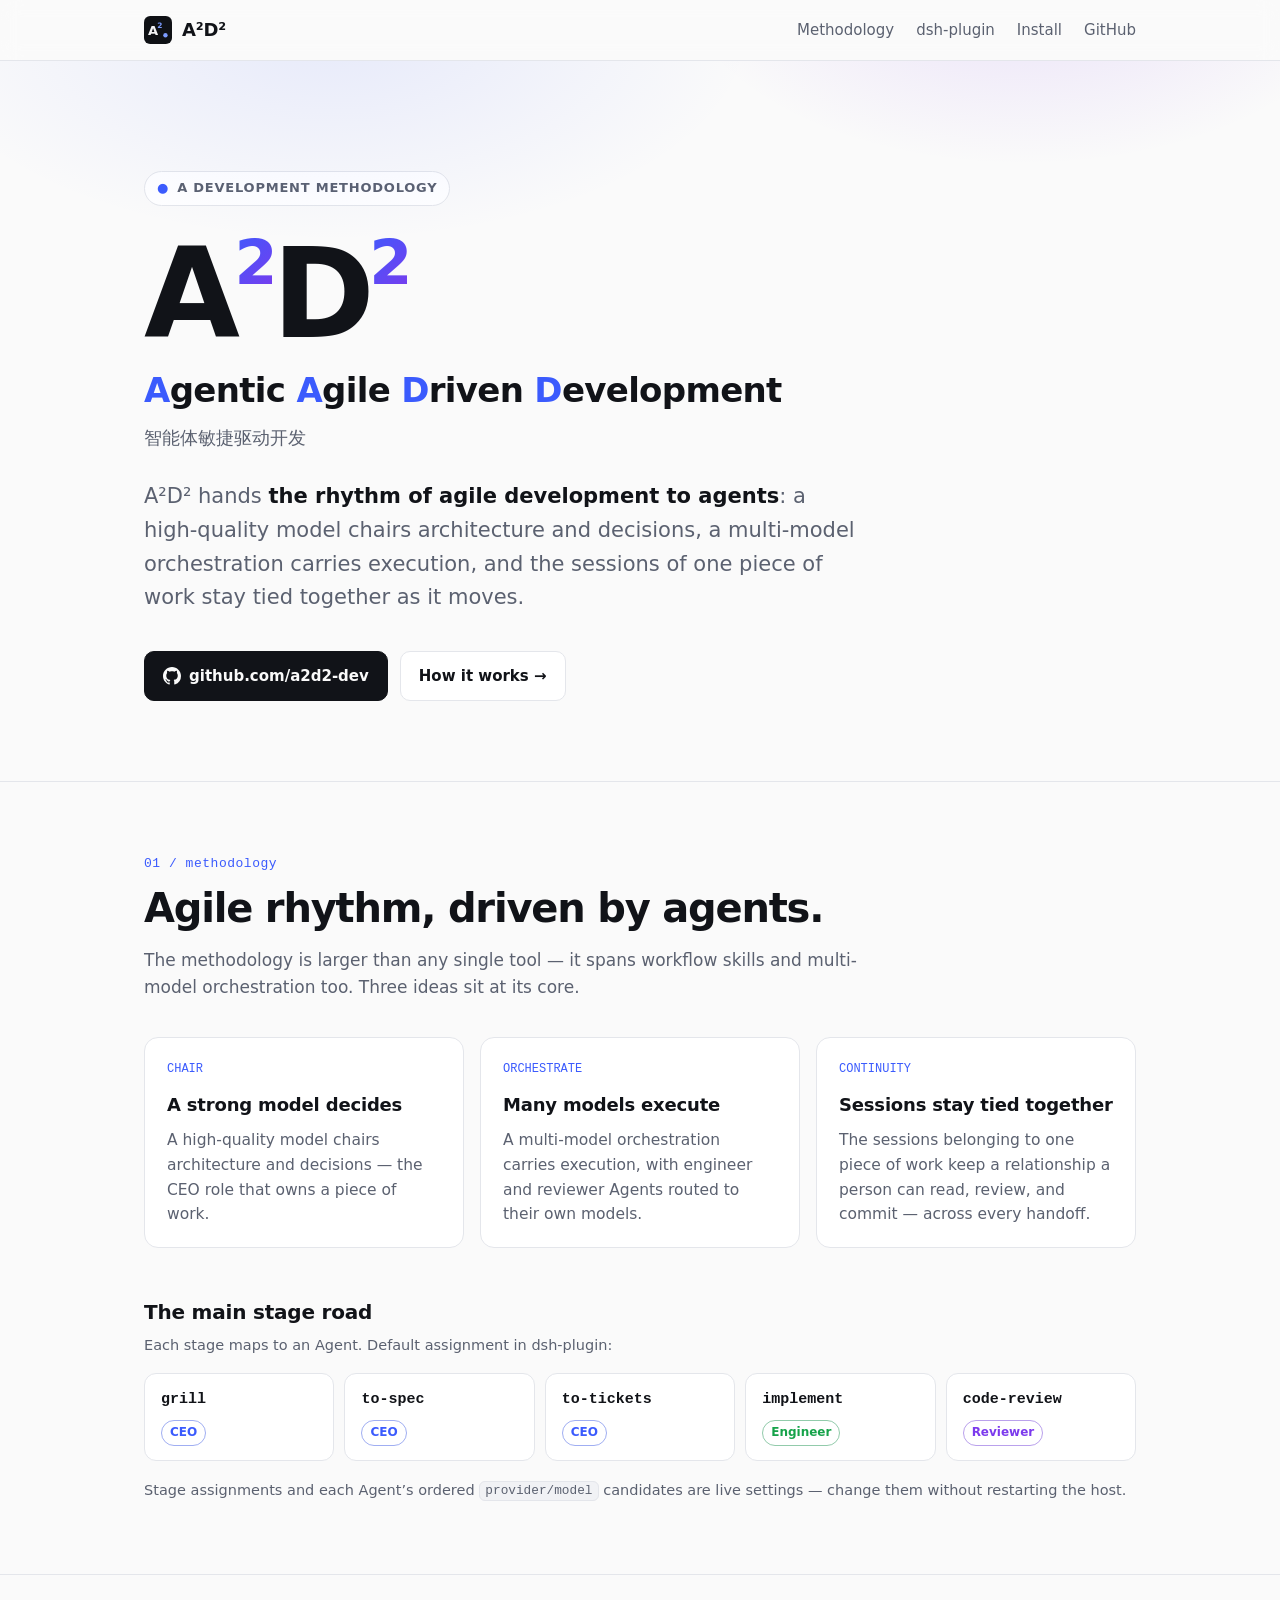
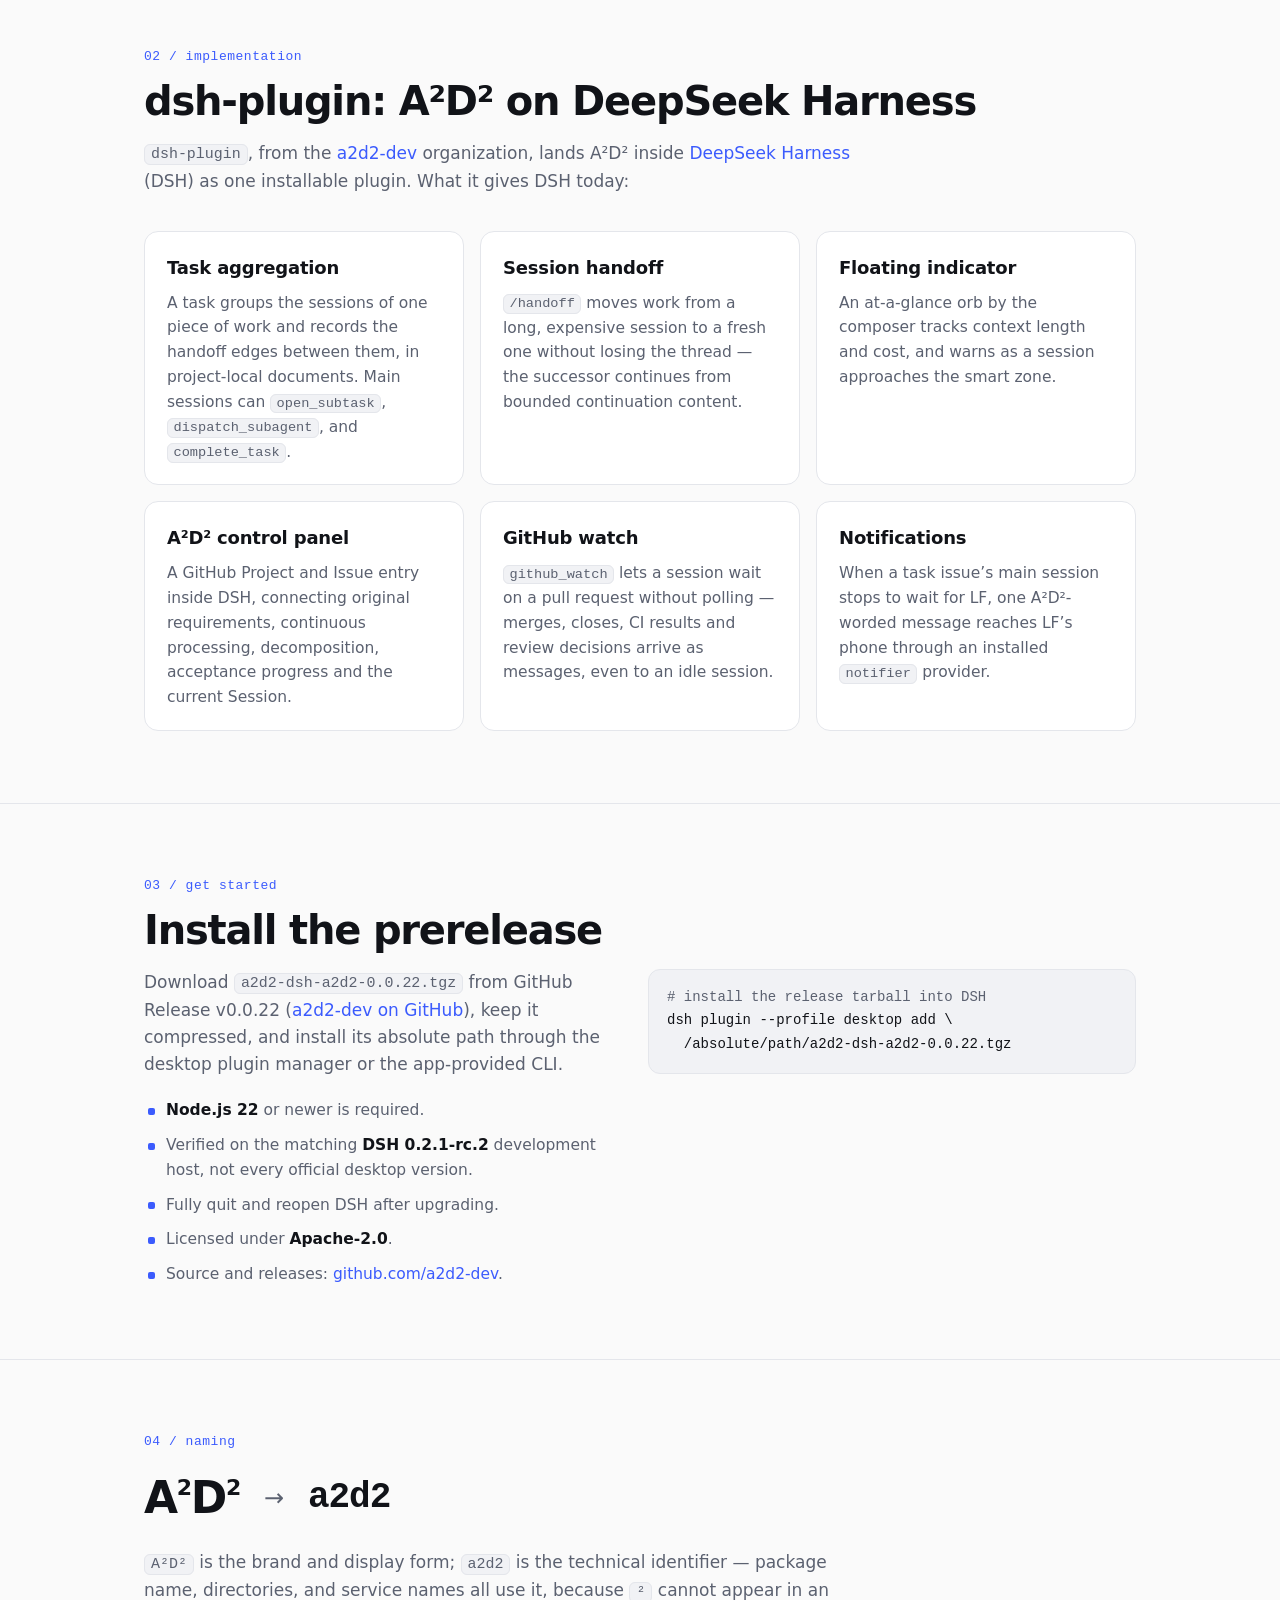
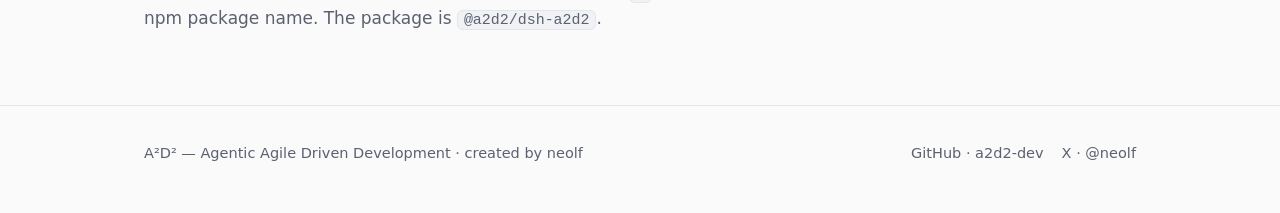
==== index.html @ b49ddb1f "Initial commit: a2d2.dev landing page Co-authored-by: LiuFeng <imneov@users.noreply.github.com>" ====
<!doctype html>
<html lang="en">
<head>
<meta charset="utf-8">
<meta name="viewport" content="width=device-width, initial-scale=1">
<title>A²D² — Agentic Agile Driven Development</title>
<meta name="description" content="A²D² (Agentic Agile Driven Development) is a development methodology that hands the rhythm of agile development to agents. dsh-plugin is its implementation on DeepSeek Harness.">
<meta name="color-scheme" content="light dark">
<meta name="theme-color" content="#0b0d12" media="(prefers-color-scheme: dark)">
<meta name="theme-color" content="#fafafa" media="(prefers-color-scheme: light)">
<link rel="canonical" href="https://a2d2.dev/">
<link rel="icon" href="/favicon.svg" type="image/svg+xml">
<meta property="og:type" content="website">
<meta property="og:url" content="https://a2d2.dev/">
<meta property="og:site_name" content="A²D²">
<meta property="og:title" content="A²D² — Agentic Agile Driven Development">
<meta property="og:description" content="A development methodology that hands the rhythm of agile development to agents. Implemented on DeepSeek Harness as dsh-plugin.">
<meta property="og:image" content="https://a2d2.dev/og.png">
<meta property="og:image:width" content="1200">
<meta property="og:image:height" content="630">
<meta name="twitter:card" content="summary_large_image">
<meta name="twitter:creator" content="@neolf">
<meta name="twitter:title" content="A²D² — Agentic Agile Driven Development">
<meta name="twitter:description" content="A development methodology that hands the rhythm of agile development to agents.">
<meta name="twitter:image" content="https://a2d2.dev/og.png">
<style>
:root{
  --bg:#fafafa; --bg2:#ffffff; --fg:#111318; --muted:#5b6170; --line:#e4e6eb;
  --accent:#3b5bfd; --accent2:#7c3aed; --code:#f1f2f5; --glow:rgba(59,91,253,.10);
  --sans:ui-sans-serif,system-ui,-apple-system,"Segoe UI","PingFang SC","Hiragino Sans GB","Microsoft YaHei",Helvetica,Arial,sans-serif;
  --mono:ui-monospace,SFMono-Regular,"SF Mono",Menlo,Consolas,"Liberation Mono",monospace;
}
@media (prefers-color-scheme:dark){
  :root{--bg:#0b0d12;--bg2:#12151c;--fg:#eceef3;--muted:#9aa1b2;--line:#232733;
  --accent:#7c9cff;--accent2:#b18cff;--code:#171b24;--glow:rgba(124,156,255,.12);}
}
*{box-sizing:border-box}
html{-webkit-text-size-adjust:100%;scroll-behavior:smooth}
body{margin:0;background:var(--bg);color:var(--fg);font-family:var(--sans);line-height:1.6;font-size:17px;
  -webkit-font-smoothing:antialiased}
a{color:var(--accent);text-decoration:none}
a:hover{text-decoration:underline}
code{font-family:var(--mono);font-size:.88em;background:var(--code);border:1px solid var(--line);padding:.1em .4em;border-radius:6px}
.wrap{max-width:1040px;margin:0 auto;padding:0 24px}
header.nav{position:sticky;top:0;z-index:5;backdrop-filter:saturate(1.4) blur(10px);-webkit-backdrop-filter:saturate(1.4) blur(10px);
  background:color-mix(in srgb,var(--bg) 82%,transparent);border-bottom:1px solid var(--line)}
.nav .wrap{display:flex;align-items:center;justify-content:space-between;height:60px}
.logo{display:flex;align-items:center;gap:10px;font-weight:800;color:var(--fg);letter-spacing:-.01em;font-size:18px}
.logo:hover{text-decoration:none}
.logo img{width:28px;height:28px}
.nav nav{display:flex;gap:22px;font-size:15px}
.nav nav a{color:var(--muted)}
.nav nav a:hover{color:var(--fg);text-decoration:none}
.hero{position:relative;padding:110px 0 80px;overflow:hidden}
.hero:before{content:"";position:absolute;inset:-30% -10% auto;height:620px;
  background:radial-gradient(600px 300px at 30% 30%,var(--glow),transparent 70%),radial-gradient(500px 280px at 75% 20%,color-mix(in srgb,var(--accent2) 14%,transparent),transparent 70%);pointer-events:none}
.eyebrow{display:inline-flex;gap:8px;align-items:center;font-size:13px;font-weight:600;letter-spacing:.06em;text-transform:uppercase;color:var(--muted);
  border:1px solid var(--line);border-radius:999px;padding:6px 12px;background:var(--bg2)}
.eyebrow b{color:var(--accent)}
h1{position:relative;font-size:clamp(56px,11vw,124px);line-height:.95;letter-spacing:-.045em;margin:28px 0 10px;font-weight:850}
h1 sup{font-size:.5em;vertical-align:.85em;background:linear-gradient(135deg,var(--accent),var(--accent2));-webkit-background-clip:text;background-clip:text;color:transparent}
.expand{position:relative;font-size:clamp(22px,3.2vw,34px);font-weight:700;letter-spacing:-.02em;margin:0}
.expand span{color:var(--accent)}
.zh{position:relative;color:var(--muted);margin:6px 0 0;font-size:18px}
.lede{position:relative;max-width:720px;font-size:clamp(18px,2vw,21px);color:var(--muted);margin:28px 0 36px}
.lede strong{color:var(--fg);font-weight:600}
.cta{position:relative;display:flex;flex-wrap:wrap;gap:12px}
.btn{display:inline-flex;align-items:center;gap:8px;padding:12px 18px;border-radius:10px;font-weight:600;font-size:15px;border:1px solid var(--line);color:var(--fg);background:var(--bg2)}
.btn:hover{text-decoration:none;border-color:var(--muted)}
.btn.primary{background:var(--fg);color:var(--bg);border-color:var(--fg)}
.btn.primary:hover{opacity:.9}
.btn svg{width:18px;height:18px;fill:currentColor}
section{padding:72px 0;border-top:1px solid var(--line)}
.kicker{font-family:var(--mono);font-size:13px;color:var(--accent);letter-spacing:.04em;margin:0 0 10px}
h2{font-size:clamp(28px,4vw,40px);letter-spacing:-.03em;line-height:1.15;margin:0 0 16px}
.sub{color:var(--muted);max-width:720px;margin:0 0 36px}
.grid{display:grid;gap:16px}
.g3{grid-template-columns:repeat(3,1fr)}
.g2{grid-template-columns:repeat(2,1fr)}
.card{background:var(--bg2);border:1px solid var(--line);border-radius:14px;padding:22px 22px 20px}
.card h3{margin:0 0 8px;font-size:18px;letter-spacing:-.01em}
.card p{margin:0;color:var(--muted);font-size:15.5px}
.num{font-family:var(--mono);font-size:12px;color:var(--accent);display:block;margin-bottom:12px}
.road{display:flex;flex-wrap:wrap;align-items:stretch;gap:10px;margin:8px 0 18px}
.stop{display:flex;flex-direction:column;align-items:flex-start;gap:8px;flex:1 1 150px;background:var(--bg2);border:1px solid var(--line);border-radius:12px;padding:14px 16px;position:relative}
.stop code{background:none;border:0;padding:0;font-size:15px;font-weight:600;color:var(--fg)}
.stop small{display:block;color:var(--muted);font-size:13px;margin-top:4px}
.stop .who{display:inline-block;font-size:12px;font-weight:600;padding:2px 8px;border-radius:999px;border:1px solid var(--line);color:var(--muted)}
.stop .who.ceo{color:var(--accent);border-color:color-mix(in srgb,var(--accent) 40%,var(--line))}
.stop .who.eng{color:#16a34a;border-color:color-mix(in srgb,#16a34a 40%,var(--line))}
.stop .who.rev{color:var(--accent2);border-color:color-mix(in srgb,var(--accent2) 40%,var(--line))}
.note{color:var(--muted);font-size:14.5px;margin:0}
pre{margin:0;background:var(--code);border:1px solid var(--line);border-radius:12px;padding:16px 18px;overflow-x:auto;font-family:var(--mono);font-size:14px;line-height:1.7}
pre .c{color:var(--muted)}
.facts{list-style:none;padding:0;margin:20px 0 0;display:grid;gap:10px}
.facts li{padding-left:22px;position:relative;color:var(--muted);font-size:15.5px}
.facts li:before{content:"";position:absolute;left:4px;top:.62em;width:7px;height:7px;border-radius:2px;background:var(--accent)}
.facts li b{color:var(--fg);font-weight:600}
.idbox{display:flex;gap:24px;align-items:center;flex-wrap:wrap}
.idbox .big{font-size:44px;font-weight:850;letter-spacing:-.03em}
.idbox .big sup{font-size:.5em;vertical-align:.8em}
.idbox .arrow{color:var(--muted);font-size:24px}
.idbox .big.mono{font-family:var(--mono);font-weight:600;font-size:36px}
footer{border-top:1px solid var(--line);padding:36px 0 48px;color:var(--muted);font-size:14.5px}
footer .wrap{display:flex;flex-wrap:wrap;justify-content:space-between;gap:16px}
footer nav{display:flex;gap:18px;flex-wrap:wrap}
footer a{color:var(--muted)}
footer a:hover{color:var(--fg)}
@media (max-width:820px){.g3,.g2{grid-template-columns:1fr}.nav nav a.hide-sm{display:none}.hero{padding:72px 0 56px}section{padding:56px 0}}
</style>
</head>
<body>
<header class="nav">
  <div class="wrap">
    <a class="logo" href="#top" aria-label="A²D² home"><img src="favicon.svg" alt="" width="28" height="28">A²D²</a>
    <nav aria-label="Primary">
      <a class="hide-sm" href="#method">Methodology</a>
      <a class="hide-sm" href="#dsh">dsh-plugin</a>
      <a class="hide-sm" href="#install">Install</a>
      <a href="https://github.com/a2d2-dev">GitHub</a>
    </nav>
  </div>
</header>

<main id="top">
  <div class="hero">
    <div class="wrap">
      <span class="eyebrow"><b>●</b> A development methodology</span>
      <h1>A<sup>2</sup>D<sup>2</sup></h1>
      <p class="expand"><span>A</span>gentic <span>A</span>gile <span>D</span>riven <span>D</span>evelopment</p>
      <p class="zh" lang="zh-CN">智能体敏捷驱动开发</p>
      <p class="lede">A²D² hands <strong>the rhythm of agile development to agents</strong>: a high-quality model chairs architecture and decisions, a multi-model orchestration carries execution, and the sessions of one piece of work stay tied together as it moves.</p>
      <div class="cta">
        <a class="btn primary" href="https://github.com/a2d2-dev"><svg viewBox="0 0 16 16" aria-hidden="true"><path d="M8 0C3.58 0 0 3.58 0 8c0 3.54 2.29 6.53 5.47 7.59.4.07.55-.17.55-.38 0-.19-.01-.82-.01-1.49-2.01.37-2.53-.49-2.69-.94-.09-.23-.48-.94-.82-1.13-.28-.15-.68-.52-.01-.53.63-.01 1.08.58 1.23.82.72 1.21 1.87.87 2.33.66.07-.52.28-.87.51-1.07-1.78-.2-3.64-.89-3.64-3.95 0-.87.31-1.59.82-2.15-.08-.2-.36-1.02.08-2.12 0 0 .67-.21 2.2.82.64-.18 1.32-.27 2-.27.68 0 1.36.09 2 .27 1.53-1.04 2.2-.82 2.2-.82.44 1.1.16 1.92.08 2.12.51.56.82 1.27.82 2.15 0 3.07-1.87 3.75-3.65 3.95.29.25.54.73.54 1.48 0 1.07-.01 1.93-.01 2.2 0 .21.15.46.55.38A8.013 8.013 0 0016 8c0-4.42-3.58-8-8-8z"/></svg>github.com/a2d2-dev</a>
        <a class="btn" href="#method">How it works →</a>
      </div>
    </div>
  </div>

  <section id="method">
    <div class="wrap">
      <p class="kicker">01 / methodology</p>
      <h2>Agile rhythm, driven by agents.</h2>
      <p class="sub">The methodology is larger than any single tool — it spans workflow skills and multi-model orchestration too. Three ideas sit at its core.</p>
      <div class="grid g3">
        <div class="card"><span class="num">CHAIR</span><h3>A strong model decides</h3><p>A high-quality model chairs architecture and decisions — the CEO role that owns a piece of work.</p></div>
        <div class="card"><span class="num">ORCHESTRATE</span><h3>Many models execute</h3><p>A multi-model orchestration carries execution, with engineer and reviewer Agents routed to their own models.</p></div>
        <div class="card"><span class="num">CONTINUITY</span><h3>Sessions stay tied together</h3><p>The sessions belonging to one piece of work keep a relationship a person can read, review, and commit — across every handoff.</p></div>
      </div>

      <h3 style="margin:48px 0 6px;font-size:20px;letter-spacing:-.01em">The main stage road</h3>
      <p class="note" style="margin-bottom:16px">Each stage maps to an Agent. Default assignment in dsh-plugin:</p>
      <div class="road" role="list">
        <div class="stop" role="listitem"><code>grill</code><span class="who ceo">CEO</span></div>
        <div class="stop" role="listitem"><code>to-spec</code><span class="who ceo">CEO</span></div>
        <div class="stop" role="listitem"><code>to-tickets</code><span class="who ceo">CEO</span></div>
        <div class="stop" role="listitem"><code>implement</code><span class="who eng">Engineer</span></div>
        <div class="stop" role="listitem"><code>code-review</code><span class="who rev">Reviewer</span></div>
      </div>
      <p class="note">Stage assignments and each Agent’s ordered <code>provider/model</code> candidates are live settings — change them without restarting the host.</p>
    </div>
  </section>

  <section id="dsh">
    <div class="wrap">
      <p class="kicker">02 / implementation</p>
      <h2>dsh-plugin: A²D² on DeepSeek Harness</h2>
      <p class="sub"><code>dsh-plugin</code>, from the <a href="https://github.com/a2d2-dev">a2d2-dev</a> organization, lands A²D² inside <a href="https://github.com/deepseek-ai/deepseek-harness">DeepSeek Harness</a> (DSH) as one installable plugin. What it gives DSH today:</p>
      <div class="grid g3">
        <div class="card"><h3>Task aggregation</h3><p>A task groups the sessions of one piece of work and records the handoff edges between them, in project-local documents. Main sessions can <code>open_subtask</code>, <code>dispatch_subagent</code>, and <code>complete_task</code>.</p></div>
        <div class="card"><h3>Session handoff</h3><p><code>/handoff</code> moves work from a long, expensive session to a fresh one without losing the thread — the successor continues from bounded continuation content.</p></div>
        <div class="card"><h3>Floating indicator</h3><p>An at-a-glance orb by the composer tracks context length and cost, and warns as a session approaches the smart zone.</p></div>
        <div class="card"><h3>A²D² control panel</h3><p>A GitHub Project and Issue entry inside DSH, connecting original requirements, continuous processing, decomposition, acceptance progress and the current Session.</p></div>
        <div class="card"><h3>GitHub watch</h3><p><code>github_watch</code> lets a session wait on a pull request without polling — merges, closes, CI results and review decisions arrive as messages, even to an idle session.</p></div>
        <div class="card"><h3>Notifications</h3><p>When a task issue’s main session stops to wait for LF, one A²D²-worded message reaches LF’s phone through an installed <code>notifier</code> provider.</p></div>
      </div>
    </div>
  </section>

  <section id="install">
    <div class="wrap">
      <p class="kicker">03 / get started</p>
      <h2>Install the prerelease</h2>
      <div class="grid g2" style="align-items:start">
        <div>
          <p class="sub" style="margin-bottom:0">Download <code>a2d2-dsh-a2d2-0.0.22.tgz</code> from GitHub Release v0.0.22 (<a href="https://github.com/a2d2-dev">a2d2-dev on GitHub</a>), keep it compressed, and install its absolute path through the desktop plugin manager or the app-provided CLI.</p>
          <ul class="facts">
            <li><b>Node.js 22</b> or newer is required.</li>
            <li>Verified on the matching <b>DSH 0.2.1-rc.2</b> development host, not every official desktop version.</li>
            <li>Fully quit and reopen DSH after upgrading.</li>
            <li>Licensed under <b>Apache-2.0</b>.</li>
            <li>Source and releases: <a href="https://github.com/a2d2-dev">github.com/a2d2-dev</a>.</li>
          </ul>
        </div>
        <pre><span class="c"># install the release tarball into DSH</span>
dsh plugin --profile desktop add \
  /absolute/path/a2d2-dsh-a2d2-0.0.22.tgz</pre>
      </div>
    </div>
  </section>

  <section>
    <div class="wrap">
      <p class="kicker">04 / naming</p>
      <div class="idbox">
        <span class="big">A<sup>2</sup>D<sup>2</sup></span><span class="arrow">→</span><span class="big mono">a2d2</span>
      </div>
      <p class="sub" style="margin-top:16px;margin-bottom:0"><code>A²D²</code> is the brand and display form; <code>a2d2</code> is the technical identifier — package name, directories, and service names all use it, because <code>²</code> cannot appear in an npm package name. The package is <code>@a2d2/dsh-a2d2</code>.</p>
    </div>
  </section>
</main>

<footer>
  <div class="wrap">
    <span>A²D² — Agentic Agile Driven Development · created by <a href="https://x.com/neolf">neolf</a></span>
    <nav aria-label="Links">
      <a href="https://github.com/a2d2-dev">GitHub · a2d2-dev</a>
      <a href="https://x.com/neolf">X · @neolf</a>
    </nav>
  </div>
</footer>
</body>
</html>
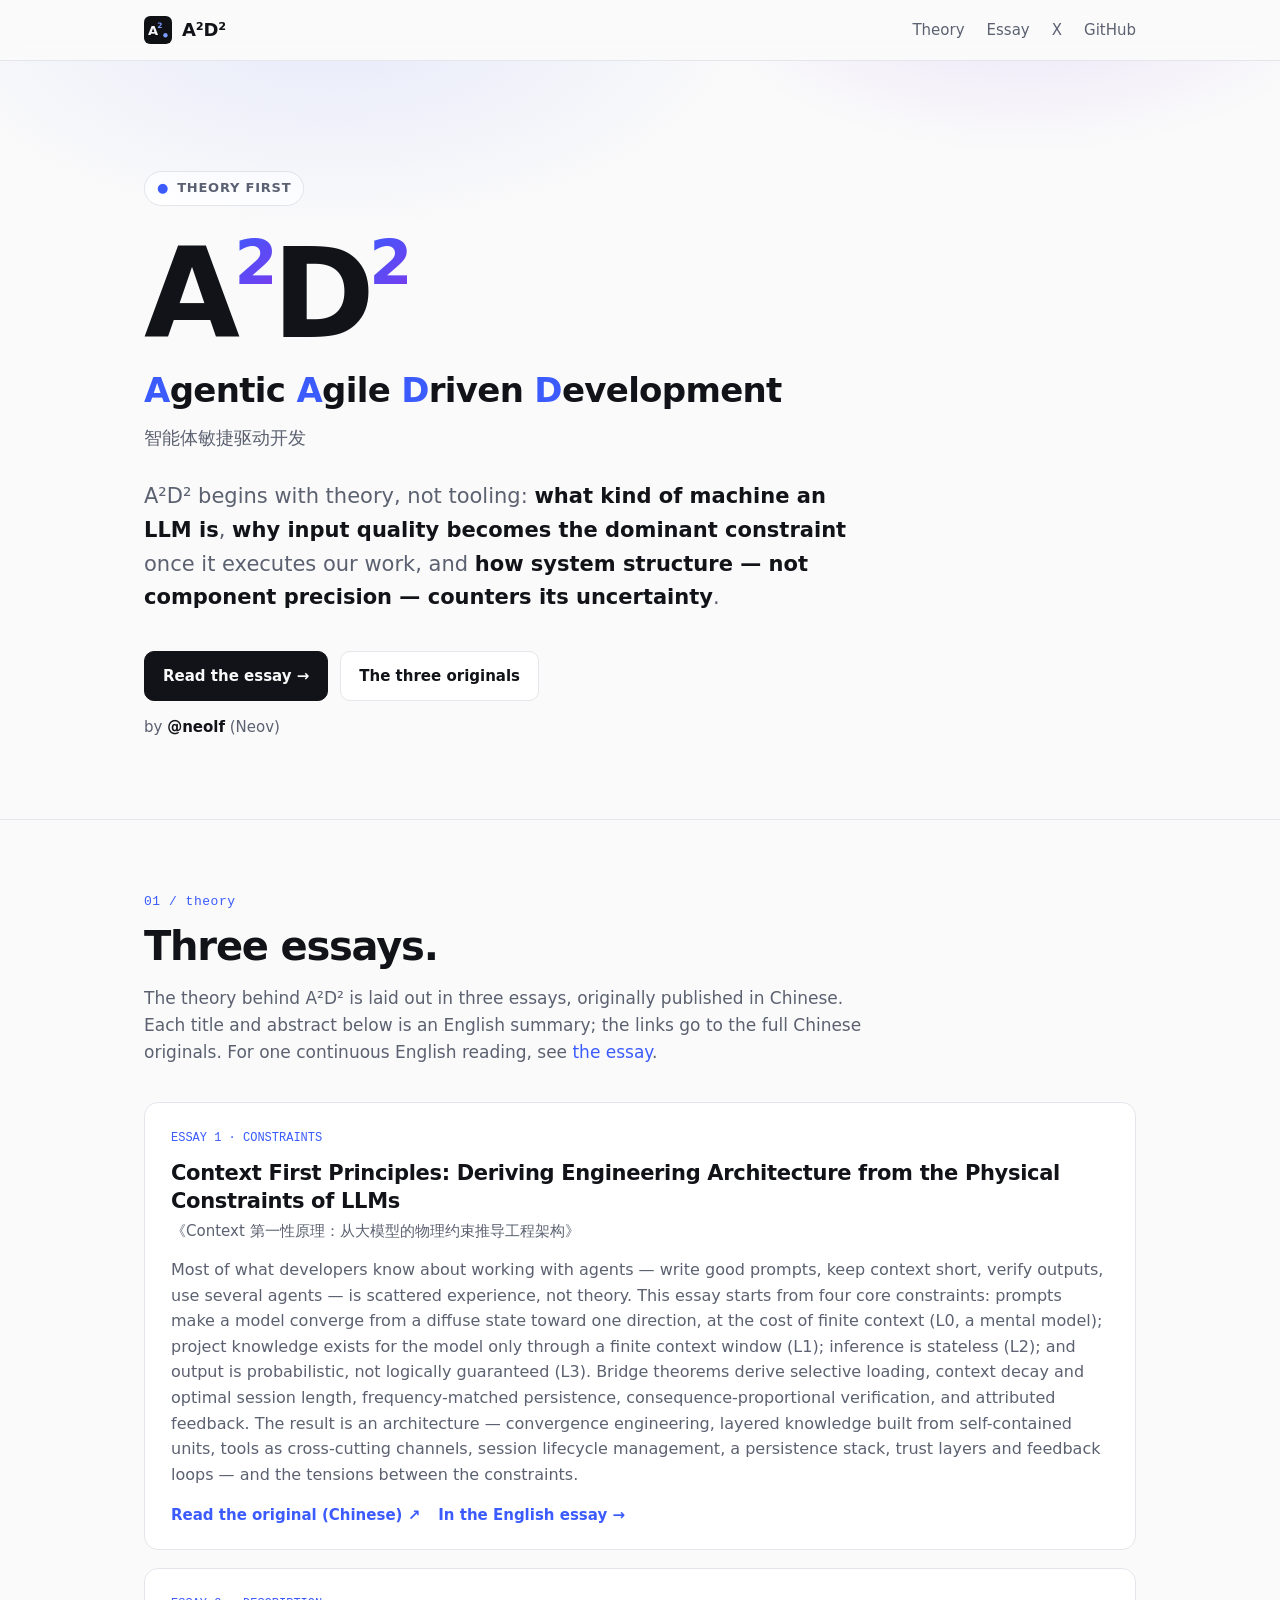
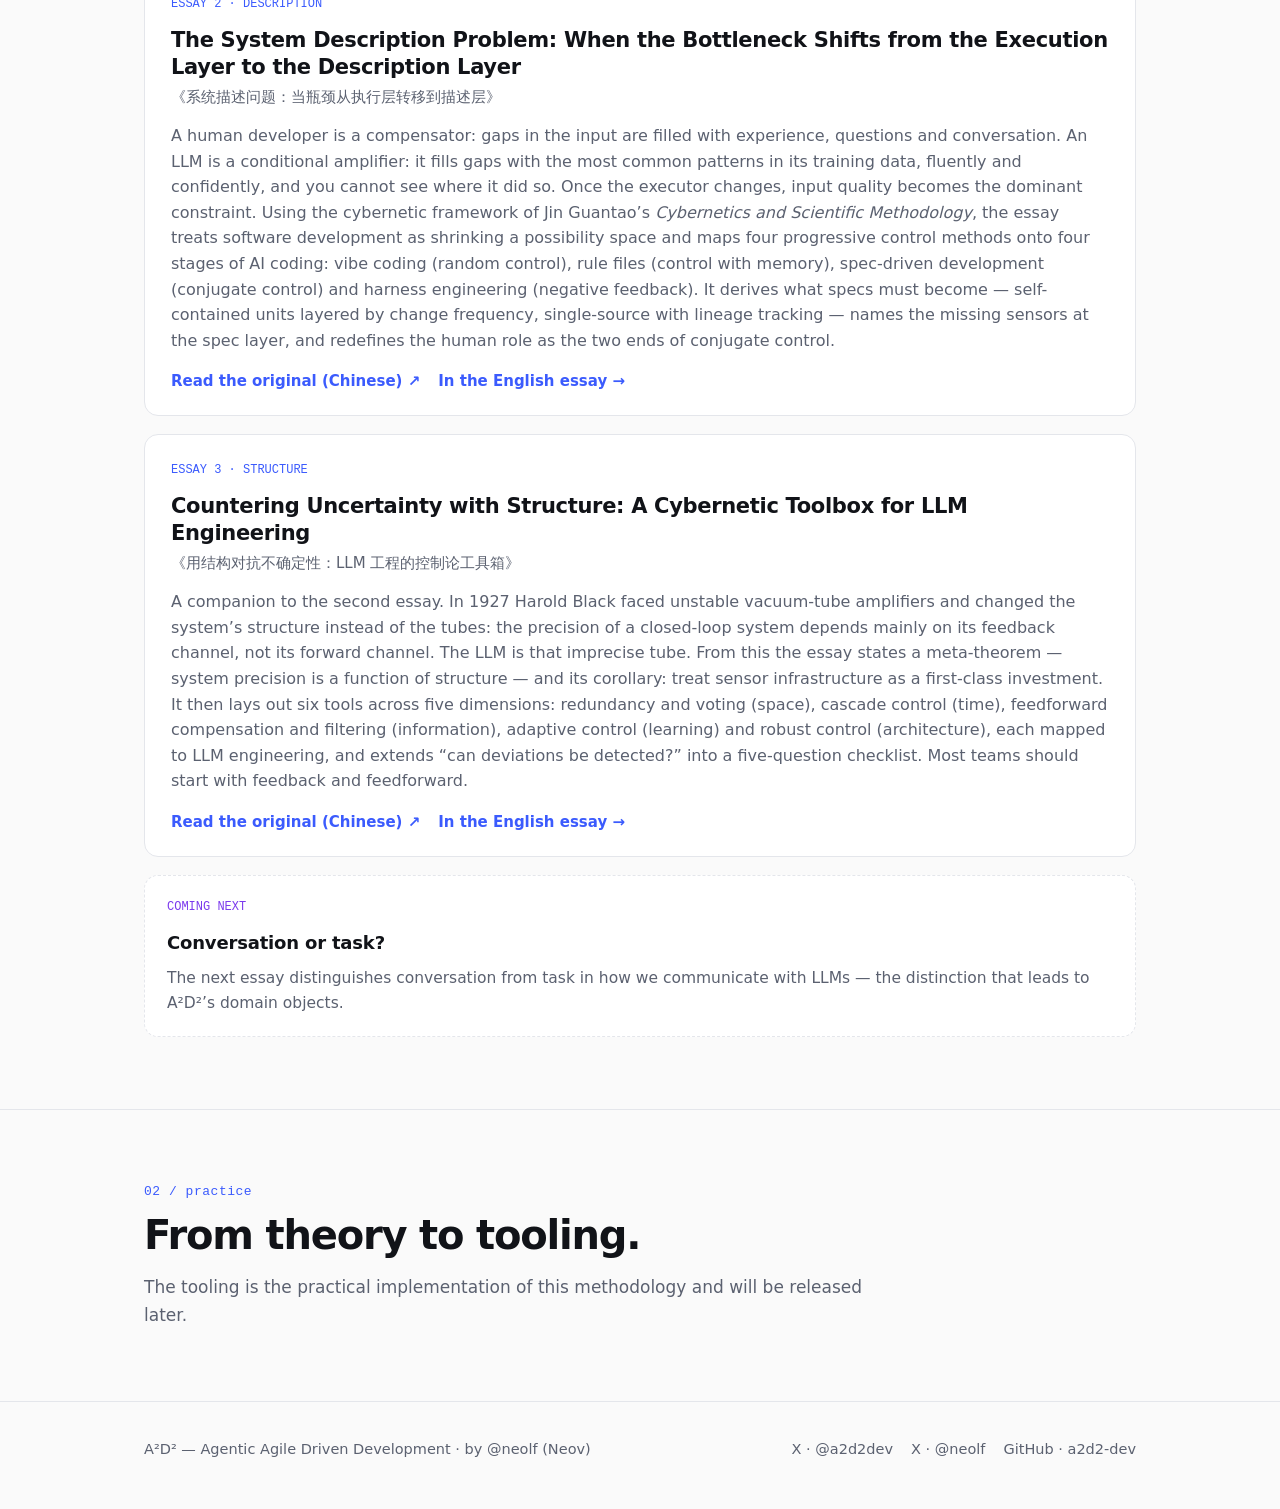
==== commit 61a19dc6: "Theory-first redesign: essays homepage, /essays long-form, footer @a2d2dev, Vercel Web Analytics sni" ====
--- a/index.html
+++ b/index.html
@@ -2,122 +2,43 @@
 <html lang="en">
 <head>
 <meta charset="utf-8">
+<meta name="a2d2-build" content="git-autodeploy-1">
 <meta name="viewport" content="width=device-width, initial-scale=1">
 <title>A²D² — Agentic Agile Driven Development</title>
-<meta name="description" content="A²D² (Agentic Agile Driven Development) is a development methodology that hands the rhythm of agile development to agents. dsh-plugin is its implementation on DeepSeek Harness.">
+<meta name="description" content="A²D² (Agentic Agile Driven Development) starts from theory: what LLMs physically are, why input quality becomes the dominant constraint, and how structure counters uncertainty. Three essays by @neolf (Neov).">
+<meta name="author" content="Neov (@neolf)">
 <meta name="color-scheme" content="light dark">
 <meta name="theme-color" content="#0b0d12" media="(prefers-color-scheme: dark)">
 <meta name="theme-color" content="#fafafa" media="(prefers-color-scheme: light)">
 <link rel="canonical" href="https://a2d2.dev/">
 <link rel="icon" href="/favicon.svg" type="image/svg+xml">
+<link rel="stylesheet" href="/style.css">
 <meta property="og:type" content="website">
 <meta property="og:url" content="https://a2d2.dev/">
 <meta property="og:site_name" content="A²D²">
 <meta property="og:title" content="A²D² — Agentic Agile Driven Development">
-<meta property="og:description" content="A development methodology that hands the rhythm of agile development to agents. Implemented on DeepSeek Harness as dsh-plugin.">
+<meta property="og:description" content="A theory-first methodology for engineering with LLM agents: context first principles, the system description problem, and structure against uncertainty.">
 <meta property="og:image" content="https://a2d2.dev/og.png">
 <meta property="og:image:width" content="1200">
 <meta property="og:image:height" content="630">
 <meta name="twitter:card" content="summary_large_image">
+<meta name="twitter:site" content="@a2d2dev">
 <meta name="twitter:creator" content="@neolf">
 <meta name="twitter:title" content="A²D² — Agentic Agile Driven Development">
-<meta name="twitter:description" content="A development methodology that hands the rhythm of agile development to agents.">
+<meta name="twitter:description" content="A theory-first methodology for engineering with LLM agents. Three essays by @neolf (Neov).">
 <meta name="twitter:image" content="https://a2d2.dev/og.png">
-<style>
-:root{
-  --bg:#fafafa; --bg2:#ffffff; --fg:#111318; --muted:#5b6170; --line:#e4e6eb;
-  --accent:#3b5bfd; --accent2:#7c3aed; --code:#f1f2f5; --glow:rgba(59,91,253,.10);
-  --sans:ui-sans-serif,system-ui,-apple-system,"Segoe UI","PingFang SC","Hiragino Sans GB","Microsoft YaHei",Helvetica,Arial,sans-serif;
-  --mono:ui-monospace,SFMono-Regular,"SF Mono",Menlo,Consolas,"Liberation Mono",monospace;
-}
-@media (prefers-color-scheme:dark){
-  :root{--bg:#0b0d12;--bg2:#12151c;--fg:#eceef3;--muted:#9aa1b2;--line:#232733;
-  --accent:#7c9cff;--accent2:#b18cff;--code:#171b24;--glow:rgba(124,156,255,.12);}
-}
-*{box-sizing:border-box}
-html{-webkit-text-size-adjust:100%;scroll-behavior:smooth}
-body{margin:0;background:var(--bg);color:var(--fg);font-family:var(--sans);line-height:1.6;font-size:17px;
-  -webkit-font-smoothing:antialiased}
-a{color:var(--accent);text-decoration:none}
-a:hover{text-decoration:underline}
-code{font-family:var(--mono);font-size:.88em;background:var(--code);border:1px solid var(--line);padding:.1em .4em;border-radius:6px}
-.wrap{max-width:1040px;margin:0 auto;padding:0 24px}
-header.nav{position:sticky;top:0;z-index:5;backdrop-filter:saturate(1.4) blur(10px);-webkit-backdrop-filter:saturate(1.4) blur(10px);
-  background:color-mix(in srgb,var(--bg) 82%,transparent);border-bottom:1px solid var(--line)}
-.nav .wrap{display:flex;align-items:center;justify-content:space-between;height:60px}
-.logo{display:flex;align-items:center;gap:10px;font-weight:800;color:var(--fg);letter-spacing:-.01em;font-size:18px}
-.logo:hover{text-decoration:none}
-.logo img{width:28px;height:28px}
-.nav nav{display:flex;gap:22px;font-size:15px}
-.nav nav a{color:var(--muted)}
-.nav nav a:hover{color:var(--fg);text-decoration:none}
-.hero{position:relative;padding:110px 0 80px;overflow:hidden}
-.hero:before{content:"";position:absolute;inset:-30% -10% auto;height:620px;
-  background:radial-gradient(600px 300px at 30% 30%,var(--glow),transparent 70%),radial-gradient(500px 280px at 75% 20%,color-mix(in srgb,var(--accent2) 14%,transparent),transparent 70%);pointer-events:none}
-.eyebrow{display:inline-flex;gap:8px;align-items:center;font-size:13px;font-weight:600;letter-spacing:.06em;text-transform:uppercase;color:var(--muted);
-  border:1px solid var(--line);border-radius:999px;padding:6px 12px;background:var(--bg2)}
-.eyebrow b{color:var(--accent)}
-h1{position:relative;font-size:clamp(56px,11vw,124px);line-height:.95;letter-spacing:-.045em;margin:28px 0 10px;font-weight:850}
-h1 sup{font-size:.5em;vertical-align:.85em;background:linear-gradient(135deg,var(--accent),var(--accent2));-webkit-background-clip:text;background-clip:text;color:transparent}
-.expand{position:relative;font-size:clamp(22px,3.2vw,34px);font-weight:700;letter-spacing:-.02em;margin:0}
-.expand span{color:var(--accent)}
-.zh{position:relative;color:var(--muted);margin:6px 0 0;font-size:18px}
-.lede{position:relative;max-width:720px;font-size:clamp(18px,2vw,21px);color:var(--muted);margin:28px 0 36px}
-.lede strong{color:var(--fg);font-weight:600}
-.cta{position:relative;display:flex;flex-wrap:wrap;gap:12px}
-.btn{display:inline-flex;align-items:center;gap:8px;padding:12px 18px;border-radius:10px;font-weight:600;font-size:15px;border:1px solid var(--line);color:var(--fg);background:var(--bg2)}
-.btn:hover{text-decoration:none;border-color:var(--muted)}
-.btn.primary{background:var(--fg);color:var(--bg);border-color:var(--fg)}
-.btn.primary:hover{opacity:.9}
-.btn svg{width:18px;height:18px;fill:currentColor}
-section{padding:72px 0;border-top:1px solid var(--line)}
-.kicker{font-family:var(--mono);font-size:13px;color:var(--accent);letter-spacing:.04em;margin:0 0 10px}
-h2{font-size:clamp(28px,4vw,40px);letter-spacing:-.03em;line-height:1.15;margin:0 0 16px}
-.sub{color:var(--muted);max-width:720px;margin:0 0 36px}
-.grid{display:grid;gap:16px}
-.g3{grid-template-columns:repeat(3,1fr)}
-.g2{grid-template-columns:repeat(2,1fr)}
-.card{background:var(--bg2);border:1px solid var(--line);border-radius:14px;padding:22px 22px 20px}
-.card h3{margin:0 0 8px;font-size:18px;letter-spacing:-.01em}
-.card p{margin:0;color:var(--muted);font-size:15.5px}
-.num{font-family:var(--mono);font-size:12px;color:var(--accent);display:block;margin-bottom:12px}
-.road{display:flex;flex-wrap:wrap;align-items:stretch;gap:10px;margin:8px 0 18px}
-.stop{display:flex;flex-direction:column;align-items:flex-start;gap:8px;flex:1 1 150px;background:var(--bg2);border:1px solid var(--line);border-radius:12px;padding:14px 16px;position:relative}
-.stop code{background:none;border:0;padding:0;font-size:15px;font-weight:600;color:var(--fg)}
-.stop small{display:block;color:var(--muted);font-size:13px;margin-top:4px}
-.stop .who{display:inline-block;font-size:12px;font-weight:600;padding:2px 8px;border-radius:999px;border:1px solid var(--line);color:var(--muted)}
-.stop .who.ceo{color:var(--accent);border-color:color-mix(in srgb,var(--accent) 40%,var(--line))}
-.stop .who.eng{color:#16a34a;border-color:color-mix(in srgb,#16a34a 40%,var(--line))}
-.stop .who.rev{color:var(--accent2);border-color:color-mix(in srgb,var(--accent2) 40%,var(--line))}
-.note{color:var(--muted);font-size:14.5px;margin:0}
-pre{margin:0;background:var(--code);border:1px solid var(--line);border-radius:12px;padding:16px 18px;overflow-x:auto;font-family:var(--mono);font-size:14px;line-height:1.7}
-pre .c{color:var(--muted)}
-.facts{list-style:none;padding:0;margin:20px 0 0;display:grid;gap:10px}
-.facts li{padding-left:22px;position:relative;color:var(--muted);font-size:15.5px}
-.facts li:before{content:"";position:absolute;left:4px;top:.62em;width:7px;height:7px;border-radius:2px;background:var(--accent)}
-.facts li b{color:var(--fg);font-weight:600}
-.idbox{display:flex;gap:24px;align-items:center;flex-wrap:wrap}
-.idbox .big{font-size:44px;font-weight:850;letter-spacing:-.03em}
-.idbox .big sup{font-size:.5em;vertical-align:.8em}
-.idbox .arrow{color:var(--muted);font-size:24px}
-.idbox .big.mono{font-family:var(--mono);font-weight:600;font-size:36px}
-footer{border-top:1px solid var(--line);padding:36px 0 48px;color:var(--muted);font-size:14.5px}
-footer .wrap{display:flex;flex-wrap:wrap;justify-content:space-between;gap:16px}
-footer nav{display:flex;gap:18px;flex-wrap:wrap}
-footer a{color:var(--muted)}
-footer a:hover{color:var(--fg)}
-@media (max-width:820px){.g3,.g2{grid-template-columns:1fr}.nav nav a.hide-sm{display:none}.hero{padding:72px 0 56px}section{padding:56px 0}}
-</style>
+<script>window.va = window.va || function () { (window.vaq = window.vaq || []).push(arguments); };</script>
+<script defer src="/_vercel/insights/script.js"></script>
 </head>
 <body>
 <header class="nav">
   <div class="wrap">
-    <a class="logo" href="#top" aria-label="A²D² home"><img src="favicon.svg" alt="" width="28" height="28">A²D²</a>
+    <a class="logo" href="/" aria-label="A²D² home"><img src="/favicon.svg" alt="" width="28" height="28">A²D²</a>
     <nav aria-label="Primary">
-      <a class="hide-sm" href="#method">Methodology</a>
-      <a class="hide-sm" href="#dsh">dsh-plugin</a>
-      <a class="hide-sm" href="#install">Install</a>
-      <a href="https://github.com/a2d2-dev">GitHub</a>
+      <a class="hide-sm" href="#theory">Theory</a>
+      <a href="/essays">Essay</a>
+      <a href="https://x.com/a2d2dev">X</a>
+      <a class="hide-sm" href="https://github.com/a2d2-dev">GitHub</a>
     </nav>
   </div>
 </header>
@@ -125,97 +46,84 @@
 <main id="top">
   <div class="hero">
     <div class="wrap">
-      <span class="eyebrow"><b>●</b> A development methodology</span>
+      <span class="eyebrow"><b>●</b> Theory first</span>
       <h1>A<sup>2</sup>D<sup>2</sup></h1>
       <p class="expand"><span>A</span>gentic <span>A</span>gile <span>D</span>riven <span>D</span>evelopment</p>
       <p class="zh" lang="zh-CN">智能体敏捷驱动开发</p>
-      <p class="lede">A²D² hands <strong>the rhythm of agile development to agents</strong>: a high-quality model chairs architecture and decisions, a multi-model orchestration carries execution, and the sessions of one piece of work stay tied together as it moves.</p>
+      <p class="lede">A²D² begins with theory, not tooling: <strong>what kind of machine an LLM is</strong>, <strong>why input quality becomes the dominant constraint</strong> once it executes our work, and <strong>how system structure — not component precision — counters its uncertainty</strong>.</p>
       <div class="cta">
-        <a class="btn primary" href="https://github.com/a2d2-dev"><svg viewBox="0 0 16 16" aria-hidden="true"><path d="M8 0C3.58 0 0 3.58 0 8c0 3.54 2.29 6.53 5.47 7.59.4.07.55-.17.55-.38 0-.19-.01-.82-.01-1.49-2.01.37-2.53-.49-2.69-.94-.09-.23-.48-.94-.82-1.13-.28-.15-.68-.52-.01-.53.63-.01 1.08.58 1.23.82.72 1.21 1.87.87 2.33.66.07-.52.28-.87.51-1.07-1.78-.2-3.64-.89-3.64-3.95 0-.87.31-1.59.82-2.15-.08-.2-.36-1.02.08-2.12 0 0 .67-.21 2.2.82.64-.18 1.32-.27 2-.27.68 0 1.36.09 2 .27 1.53-1.04 2.2-.82 2.2-.82.44 1.1.16 1.92.08 2.12.51.56.82 1.27.82 2.15 0 3.07-1.87 3.75-3.65 3.95.29.25.54.73.54 1.48 0 1.07-.01 1.93-.01 2.2 0 .21.15.46.55.38A8.013 8.013 0 0016 8c0-4.42-3.58-8-8-8z"/></svg>github.com/a2d2-dev</a>
-        <a class="btn" href="#method">How it works →</a>
+        <a class="btn primary" href="/essays">Read the essay →</a>
+        <a class="btn" href="#theory">The three originals</a>
       </div>
+      <p class="byline">by <a href="https://x.com/neolf">@neolf</a> (Neov)</p>
     </div>
   </div>
 
-  <section id="method">
+  <section id="theory">
     <div class="wrap">
-      <p class="kicker">01 / methodology</p>
-      <h2>Agile rhythm, driven by agents.</h2>
-      <p class="sub">The methodology is larger than any single tool — it spans workflow skills and multi-model orchestration too. Three ideas sit at its core.</p>
-      <div class="grid g3">
-        <div class="card"><span class="num">CHAIR</span><h3>A strong model decides</h3><p>A high-quality model chairs architecture and decisions — the CEO role that owns a piece of work.</p></div>
-        <div class="card"><span class="num">ORCHESTRATE</span><h3>Many models execute</h3><p>A multi-model orchestration carries execution, with engineer and reviewer Agents routed to their own models.</p></div>
-        <div class="card"><span class="num">CONTINUITY</span><h3>Sessions stay tied together</h3><p>The sessions belonging to one piece of work keep a relationship a person can read, review, and commit — across every handoff.</p></div>
+      <p class="kicker">01 / theory</p>
+      <h2>Three essays.</h2>
+      <p class="sub">The theory behind A²D² is laid out in three essays, originally published in Chinese. Each title and abstract below is an English summary; the links go to the full Chinese originals. For one continuous English reading, see <a href="/essays">the essay</a>.</p>
+
+      <div class="essays">
+        <article class="essay" id="context-first-principles">
+          <span class="num">ESSAY 1 · CONSTRAINTS</span>
+          <h3>Context First Principles: Deriving Engineering Architecture from the Physical Constraints of LLMs</h3>
+          <p class="zt" lang="zh-CN">《Context 第一性原理：从大模型的物理约束推导工程架构》</p>
+          <p class="abs">Most of what developers know about working with agents — write good prompts, keep context short, verify outputs, use several agents — is scattered experience, not theory. This essay starts from four core constraints: prompts make a model converge from a diffuse state toward one direction, at the cost of finite context (L0, a mental model); project knowledge exists for the model only through a finite context window (L1); inference is stateless (L2); and output is probabilistic, not logically guaranteed (L3). Bridge theorems derive selective loading, context decay and optimal session length, frequency-matched persistence, consequence-proportional verification, and attributed feedback. The result is an architecture — convergence engineering, layered knowledge built from self-contained units, tools as cross-cutting channels, session lifecycle management, a persistence stack, trust layers and feedback loops — and the tensions between the constraints.</p>
+          <div class="links">
+            <a href="https://mp.weixin.qq.com/s/ssC4RmuP1kvoBcZUZZzAFw">Read the original (Chinese) ↗</a>
+            <a href="/essays#constraints">In the English essay →</a>
+          </div>
+        </article>
+
+        <article class="essay" id="system-description-problem">
+          <span class="num">ESSAY 2 · DESCRIPTION</span>
+          <h3>The System Description Problem: When the Bottleneck Shifts from the Execution Layer to the Description Layer</h3>
+          <p class="zt" lang="zh-CN">《系统描述问题：当瓶颈从执行层转移到描述层》</p>
+          <p class="abs">A human developer is a compensator: gaps in the input are filled with experience, questions and conversation. An LLM is a conditional amplifier: it fills gaps with the most common patterns in its training data, fluently and confidently, and you cannot see where it did so. Once the executor changes, input quality becomes the dominant constraint. Using the cybernetic framework of Jin Guantao’s <i>Cybernetics and Scientific Methodology</i>, the essay treats software development as shrinking a possibility space and maps four progressive control methods onto four stages of AI coding: vibe coding (random control), rule files (control with memory), spec-driven development (conjugate control) and harness engineering (negative feedback). It derives what specs must become — self-contained units layered by change frequency, single-source with lineage tracking — names the missing sensors at the spec layer, and redefines the human role as the two ends of conjugate control.</p>
+          <div class="links">
+            <a href="https://mp.weixin.qq.com/s/ylcrFnhIS02KFY5njhzpKQ">Read the original (Chinese) ↗</a>
+            <a href="/essays#description">In the English essay →</a>
+          </div>
+        </article>
+
+        <article class="essay" id="structure-vs-uncertainty">
+          <span class="num">ESSAY 3 · STRUCTURE</span>
+          <h3>Countering Uncertainty with Structure: A Cybernetic Toolbox for LLM Engineering</h3>
+          <p class="zt" lang="zh-CN">《用结构对抗不确定性：LLM 工程的控制论工具箱》</p>
+          <p class="abs">A companion to the second essay. In 1927 Harold Black faced unstable vacuum-tube amplifiers and changed the system’s structure instead of the tubes: the precision of a closed-loop system depends mainly on its feedback channel, not its forward channel. The LLM is that imprecise tube. From this the essay states a meta-theorem — system precision is a function of structure — and its corollary: treat sensor infrastructure as a first-class investment. It then lays out six tools across five dimensions: redundancy and voting (space), cascade control (time), feedforward compensation and filtering (information), adaptive control (learning) and robust control (architecture), each mapped to LLM engineering, and extends “can deviations be detected?” into a five-question checklist. Most teams should start with feedback and feedforward.</p>
+          <div class="links">
+            <a href="https://mp.weixin.qq.com/s/EA1BHgkol7j_IokcULheFA">Read the original (Chinese) ↗</a>
+            <a href="/essays#structure">In the English essay →</a>
+          </div>
+        </article>
       </div>
 
-      <h3 style="margin:48px 0 6px;font-size:20px;letter-spacing:-.01em">The main stage road</h3>
-      <p class="note" style="margin-bottom:16px">Each stage maps to an Agent. Default assignment in dsh-plugin:</p>
-      <div class="road" role="list">
-        <div class="stop" role="listitem"><code>grill</code><span class="who ceo">CEO</span></div>
-        <div class="stop" role="listitem"><code>to-spec</code><span class="who ceo">CEO</span></div>
-        <div class="stop" role="listitem"><code>to-tickets</code><span class="who ceo">CEO</span></div>
-        <div class="stop" role="listitem"><code>implement</code><span class="who eng">Engineer</span></div>
-        <div class="stop" role="listitem"><code>code-review</code><span class="who rev">Reviewer</span></div>
-      </div>
-      <p class="note">Stage assignments and each Agent’s ordered <code>provider/model</code> candidates are live settings — change them without restarting the host.</p>
-    </div>
-  </section>
-
-  <section id="dsh">
-    <div class="wrap">
-      <p class="kicker">02 / implementation</p>
-      <h2>dsh-plugin: A²D² on DeepSeek Harness</h2>
-      <p class="sub"><code>dsh-plugin</code>, from the <a href="https://github.com/a2d2-dev">a2d2-dev</a> organization, lands A²D² inside <a href="https://github.com/deepseek-ai/deepseek-harness">DeepSeek Harness</a> (DSH) as one installable plugin. What it gives DSH today:</p>
-      <div class="grid g3">
-        <div class="card"><h3>Task aggregation</h3><p>A task groups the sessions of one piece of work and records the handoff edges between them, in project-local documents. Main sessions can <code>open_subtask</code>, <code>dispatch_subagent</code>, and <code>complete_task</code>.</p></div>
-        <div class="card"><h3>Session handoff</h3><p><code>/handoff</code> moves work from a long, expensive session to a fresh one without losing the thread — the successor continues from bounded continuation content.</p></div>
-        <div class="card"><h3>Floating indicator</h3><p>An at-a-glance orb by the composer tracks context length and cost, and warns as a session approaches the smart zone.</p></div>
-        <div class="card"><h3>A²D² control panel</h3><p>A GitHub Project and Issue entry inside DSH, connecting original requirements, continuous processing, decomposition, acceptance progress and the current Session.</p></div>
-        <div class="card"><h3>GitHub watch</h3><p><code>github_watch</code> lets a session wait on a pull request without polling — merges, closes, CI results and review decisions arrive as messages, even to an idle session.</p></div>
-        <div class="card"><h3>Notifications</h3><p>When a task issue’s main session stops to wait for LF, one A²D²-worded message reaches LF’s phone through an installed <code>notifier</code> provider.</p></div>
+      <div class="card next">
+        <span class="num">COMING NEXT</span>
+        <h3>Conversation or task?</h3>
+        <p>The next essay distinguishes conversation from task in how we communicate with LLMs — the distinction that leads to A²D²’s domain objects.</p>
       </div>
     </div>
   </section>
 
-  <section id="install">
+  <section id="tooling">
     <div class="wrap">
-      <p class="kicker">03 / get started</p>
-      <h2>Install the prerelease</h2>
-      <div class="grid g2" style="align-items:start">
-        <div>
-          <p class="sub" style="margin-bottom:0">Download <code>a2d2-dsh-a2d2-0.0.22.tgz</code> from GitHub Release v0.0.22 (<a href="https://github.com/a2d2-dev">a2d2-dev on GitHub</a>), keep it compressed, and install its absolute path through the desktop plugin manager or the app-provided CLI.</p>
-          <ul class="facts">
-            <li><b>Node.js 22</b> or newer is required.</li>
-            <li>Verified on the matching <b>DSH 0.2.1-rc.2</b> development host, not every official desktop version.</li>
-            <li>Fully quit and reopen DSH after upgrading.</li>
-            <li>Licensed under <b>Apache-2.0</b>.</li>
-            <li>Source and releases: <a href="https://github.com/a2d2-dev">github.com/a2d2-dev</a>.</li>
-          </ul>
-        </div>
-        <pre><span class="c"># install the release tarball into DSH</span>
-dsh plugin --profile desktop add \
-  /absolute/path/a2d2-dsh-a2d2-0.0.22.tgz</pre>
-      </div>
-    </div>
-  </section>
-
-  <section>
-    <div class="wrap">
-      <p class="kicker">04 / naming</p>
-      <div class="idbox">
-        <span class="big">A<sup>2</sup>D<sup>2</sup></span><span class="arrow">→</span><span class="big mono">a2d2</span>
-      </div>
-      <p class="sub" style="margin-top:16px;margin-bottom:0"><code>A²D²</code> is the brand and display form; <code>a2d2</code> is the technical identifier — package name, directories, and service names all use it, because <code>²</code> cannot appear in an npm package name. The package is <code>@a2d2/dsh-a2d2</code>.</p>
+      <p class="kicker">02 / practice</p>
+      <h2>From theory to tooling.</h2>
+      <p class="sub" style="margin-bottom:0">The tooling is the practical implementation of this methodology and will be released later.</p>
     </div>
   </section>
 </main>
 
 <footer>
   <div class="wrap">
-    <span>A²D² — Agentic Agile Driven Development · created by <a href="https://x.com/neolf">neolf</a></span>
+    <span>A²D² — Agentic Agile Driven Development · by <a href="https://x.com/neolf">@neolf</a> (Neov)</span>
     <nav aria-label="Links">
+      <a href="https://x.com/a2d2dev">X · @a2d2dev</a>
+      <a href="https://x.com/neolf">X · @neolf</a>
       <a href="https://github.com/a2d2-dev">GitHub · a2d2-dev</a>
-      <a href="https://x.com/neolf">X · @neolf</a>
     </nav>
   </div>
 </footer>
--- a/style.css
+++ b/style.css
@@ -0,0 +1,94 @@
+:root{
+  --bg:#fafafa; --bg2:#ffffff; --fg:#111318; --muted:#5b6170; --line:#e4e6eb;
+  --accent:#3b5bfd; --accent2:#7c3aed; --code:#f1f2f5; --glow:rgba(59,91,253,.10);
+  --sans:ui-sans-serif,system-ui,-apple-system,"Segoe UI","PingFang SC","Hiragino Sans GB","Microsoft YaHei",Helvetica,Arial,sans-serif;
+  --mono:ui-monospace,SFMono-Regular,"SF Mono",Menlo,Consolas,"Liberation Mono",monospace;
+}
+@media (prefers-color-scheme:dark){
+  :root{--bg:#0b0d12;--bg2:#12151c;--fg:#eceef3;--muted:#9aa1b2;--line:#232733;
+  --accent:#7c9cff;--accent2:#b18cff;--code:#171b24;--glow:rgba(124,156,255,.12);}
+}
+*{box-sizing:border-box}
+html{-webkit-text-size-adjust:100%;scroll-behavior:smooth}
+body{margin:0;background:var(--bg);color:var(--fg);font-family:var(--sans);line-height:1.6;font-size:17px;
+  -webkit-font-smoothing:antialiased}
+a{color:var(--accent);text-decoration:none}
+a:hover{text-decoration:underline}
+code{font-family:var(--mono);font-size:.88em;background:var(--code);border:1px solid var(--line);padding:.1em .4em;border-radius:6px}
+.wrap{max-width:1040px;margin:0 auto;padding:0 24px}
+header.nav{position:sticky;top:0;z-index:5;backdrop-filter:saturate(1.4) blur(10px);-webkit-backdrop-filter:saturate(1.4) blur(10px);
+  background:color-mix(in srgb,var(--bg) 82%,transparent);border-bottom:1px solid var(--line)}
+.nav .wrap{display:flex;align-items:center;justify-content:space-between;height:60px}
+.logo{display:flex;align-items:center;gap:10px;font-weight:800;color:var(--fg);letter-spacing:-.01em;font-size:18px}
+.logo:hover{text-decoration:none}
+.logo img{width:28px;height:28px}
+.nav nav{display:flex;gap:22px;font-size:15px}
+.nav nav a{color:var(--muted)}
+.nav nav a:hover{color:var(--fg);text-decoration:none}
+.hero{position:relative;padding:110px 0 80px;overflow:hidden}
+.hero:before{content:"";position:absolute;inset:-30% -10% auto;height:620px;
+  background:radial-gradient(600px 300px at 30% 30%,var(--glow),transparent 70%),radial-gradient(500px 280px at 75% 20%,color-mix(in srgb,var(--accent2) 14%,transparent),transparent 70%);pointer-events:none}
+.eyebrow{display:inline-flex;gap:8px;align-items:center;font-size:13px;font-weight:600;letter-spacing:.06em;text-transform:uppercase;color:var(--muted);
+  border:1px solid var(--line);border-radius:999px;padding:6px 12px;background:var(--bg2)}
+.eyebrow b{color:var(--accent)}
+h1{position:relative;font-size:clamp(56px,11vw,124px);line-height:.95;letter-spacing:-.045em;margin:28px 0 10px;font-weight:850}
+h1 sup{font-size:.5em;vertical-align:.85em;background:linear-gradient(135deg,var(--accent),var(--accent2));-webkit-background-clip:text;background-clip:text;color:transparent}
+.expand{position:relative;font-size:clamp(22px,3.2vw,34px);font-weight:700;letter-spacing:-.02em;margin:0}
+.expand span{color:var(--accent)}
+.zh{position:relative;color:var(--muted);margin:6px 0 0;font-size:18px}
+.lede{position:relative;max-width:720px;font-size:clamp(18px,2vw,21px);color:var(--muted);margin:28px 0 36px}
+.lede strong{color:var(--fg);font-weight:600}
+.cta{position:relative;display:flex;flex-wrap:wrap;gap:12px}
+.btn{display:inline-flex;align-items:center;gap:8px;padding:12px 18px;border-radius:10px;font-weight:600;font-size:15px;border:1px solid var(--line);color:var(--fg);background:var(--bg2)}
+.btn:hover{text-decoration:none;border-color:var(--muted)}
+.btn.primary{background:var(--fg);color:var(--bg);border-color:var(--fg)}
+.btn.primary:hover{opacity:.9}
+.btn svg{width:18px;height:18px;fill:currentColor}
+section{padding:72px 0;border-top:1px solid var(--line)}
+.kicker{font-family:var(--mono);font-size:13px;color:var(--accent);letter-spacing:.04em;margin:0 0 10px}
+h2{font-size:clamp(28px,4vw,40px);letter-spacing:-.03em;line-height:1.15;margin:0 0 16px}
+.sub{color:var(--muted);max-width:720px;margin:0 0 36px}
+.grid{display:grid;gap:16px}
+.g3{grid-template-columns:repeat(3,1fr)}
+.g2{grid-template-columns:repeat(2,1fr)}
+.card{background:var(--bg2);border:1px solid var(--line);border-radius:14px;padding:22px 22px 20px}
+.card h3{margin:0 0 8px;font-size:18px;letter-spacing:-.01em}
+.card p{margin:0;color:var(--muted);font-size:15.5px}
+.num{font-family:var(--mono);font-size:12px;color:var(--accent);display:block;margin-bottom:12px}
+.note{color:var(--muted);font-size:14.5px;margin:0}
+footer{border-top:1px solid var(--line);padding:36px 0 48px;color:var(--muted);font-size:14.5px}
+footer .wrap{display:flex;flex-wrap:wrap;justify-content:space-between;gap:16px}
+footer nav{display:flex;gap:18px;flex-wrap:wrap}
+footer a{color:var(--muted)}
+footer a:hover{color:var(--fg)}
+@media (max-width:820px){.g3,.g2{grid-template-columns:1fr}.nav nav a.hide-sm{display:none}.hero{padding:72px 0 56px}section{padding:56px 0}}
+/* theory-first additions */
+.essays{display:grid;gap:18px}
+.essay{background:var(--bg2);border:1px solid var(--line);border-radius:14px;padding:26px 26px 22px}
+.essay h3{margin:0 0 4px;font-size:21px;line-height:1.3;letter-spacing:-.015em}
+.essay .zt{color:var(--muted);font-size:15px;margin:0 0 14px}
+.essay p.abs{margin:0 0 16px;color:var(--muted);font-size:16px}
+.essay .links{display:flex;flex-wrap:wrap;gap:18px;font-size:15px;font-weight:600}
+.card.next{border-style:dashed;margin-top:18px}
+.card.next .num{color:var(--accent2)}
+.byline{color:var(--muted);font-size:15px;margin:14px 0 0}
+.byline a{color:var(--fg);font-weight:600}
+article.long{max-width:720px;margin:0 auto;padding:72px 24px 40px}
+article.long h1{font-size:clamp(36px,6vw,56px);line-height:1.08;letter-spacing:-.035em;margin:18px 0 8px}
+article.long h2{font-size:clamp(24px,3.2vw,30px);margin:56px 0 14px;scroll-margin-top:80px}
+article.long h3{font-size:19px;margin:32px 0 8px;letter-spacing:-.01em}
+article.long p,article.long li{font-size:17.5px;line-height:1.72}
+article.long p{margin:0 0 18px}
+article.long ul,article.long ol{padding-left:22px;margin:0 0 18px}
+article.long li{margin-bottom:8px}
+article.long blockquote{margin:24px 0;padding:4px 0 4px 18px;border-left:3px solid var(--accent);color:var(--fg);font-weight:600}
+article.long blockquote p{margin:0}
+.toc{background:var(--bg2);border:1px solid var(--line);border-radius:14px;padding:18px 22px;margin:32px 0 8px}
+.toc p{margin:0 0 8px !important;font-family:var(--mono);font-size:13px !important;color:var(--accent)}
+.toc ol{margin:0 !important}
+.toc li{font-size:15.5px !important;margin-bottom:4px !important}
+.src{font-size:15px !important;color:var(--muted)}
+.sources{list-style:none;padding:0 !important}
+.sources li{padding:14px 0;border-top:1px solid var(--line)}
+.sources li:last-child{border-bottom:1px solid var(--line)}
+.sources small{display:block;color:var(--muted);font-size:14.5px}
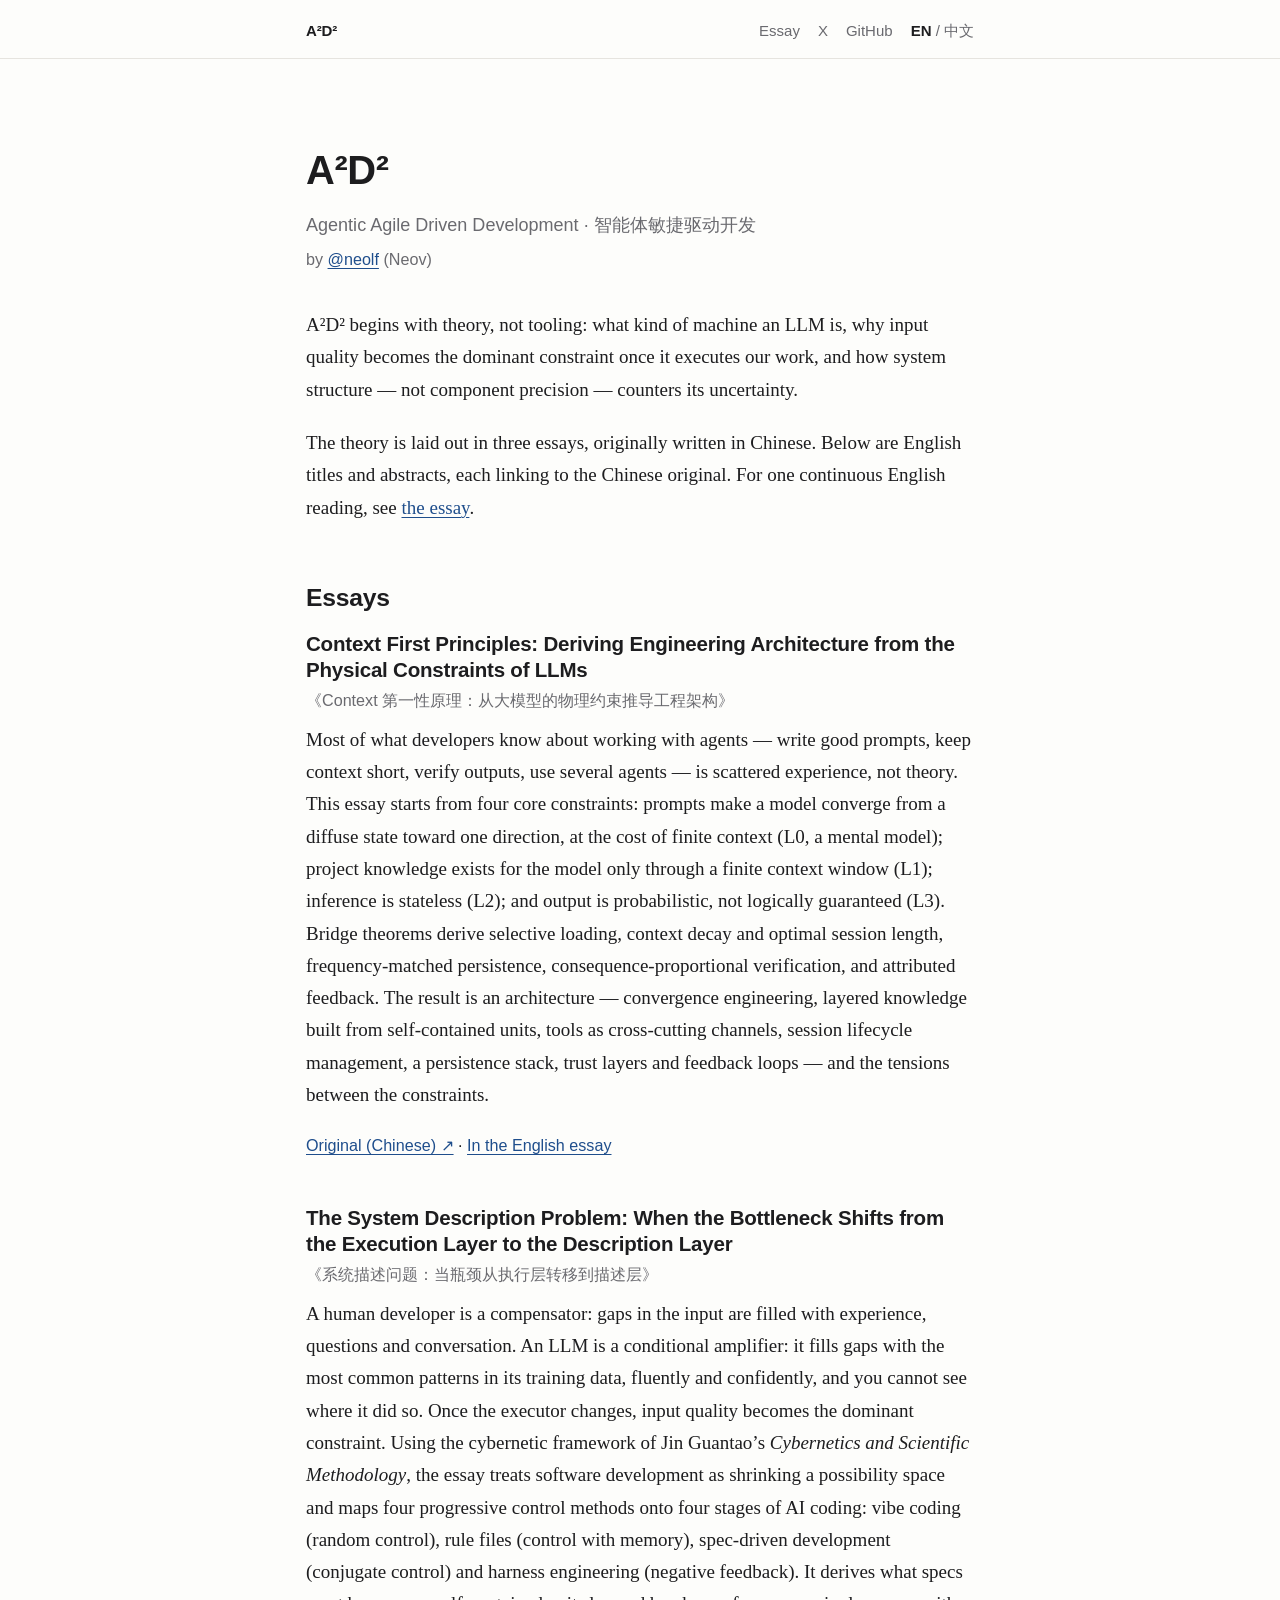
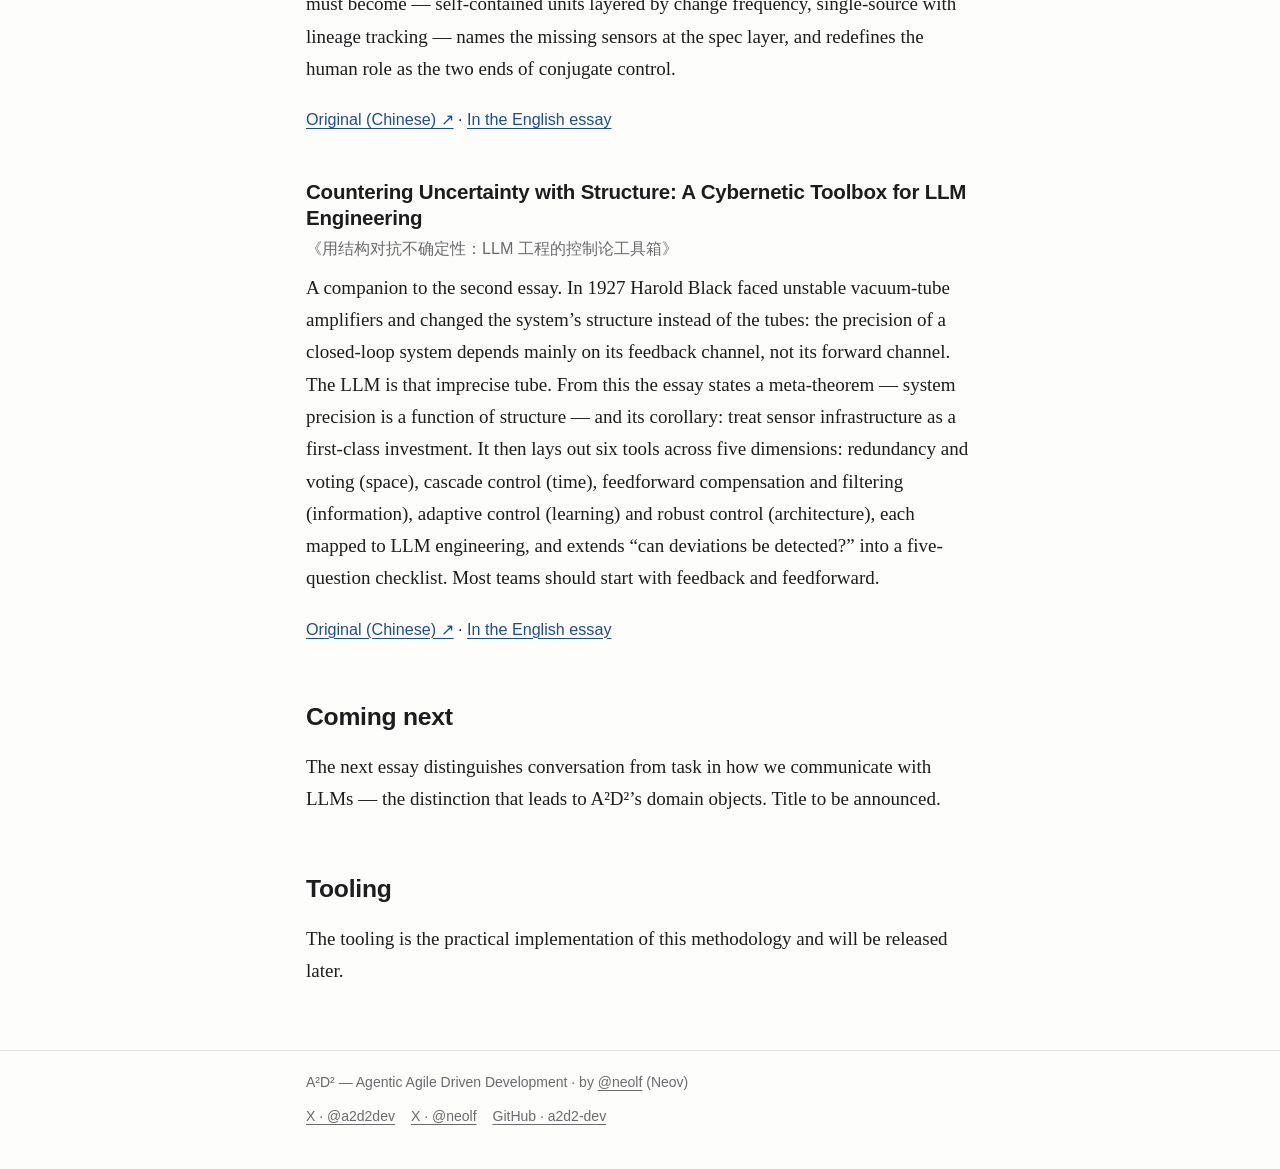
==== commit bbcd2f01: "Bilingual EN/ZH (/zh, /zh/essays, hreflang) and restrained reading style Co-authored-by: LiuFeng <im" ====
--- a/index.html
+++ b/index.html
@@ -8,14 +8,17 @@
 <meta name="description" content="A²D² (Agentic Agile Driven Development) starts from theory: what LLMs physically are, why input quality becomes the dominant constraint, and how structure counters uncertainty. Three essays by @neolf (Neov).">
 <meta name="author" content="Neov (@neolf)">
 <meta name="color-scheme" content="light dark">
-<meta name="theme-color" content="#0b0d12" media="(prefers-color-scheme: dark)">
-<meta name="theme-color" content="#fafafa" media="(prefers-color-scheme: light)">
 <link rel="canonical" href="https://a2d2.dev/">
+<link rel="alternate" hreflang="en" href="https://a2d2.dev/">
+<link rel="alternate" hreflang="zh-CN" href="https://a2d2.dev/zh">
+<link rel="alternate" hreflang="x-default" href="https://a2d2.dev/">
 <link rel="icon" href="/favicon.svg" type="image/svg+xml">
 <link rel="stylesheet" href="/style.css">
 <meta property="og:type" content="website">
 <meta property="og:url" content="https://a2d2.dev/">
 <meta property="og:site_name" content="A²D²">
+<meta property="og:locale" content="en_US">
+<meta property="og:locale:alternate" content="zh_CN">
 <meta property="og:title" content="A²D² — Agentic Agile Driven Development">
 <meta property="og:description" content="A theory-first methodology for engineering with LLM agents: context first principles, the system description problem, and structure against uncertainty.">
 <meta property="og:image" content="https://a2d2.dev/og.png">
@@ -25,100 +28,61 @@
 <meta name="twitter:site" content="@a2d2dev">
 <meta name="twitter:creator" content="@neolf">
 <meta name="twitter:title" content="A²D² — Agentic Agile Driven Development">
-<meta name="twitter:description" content="A theory-first methodology for engineering with LLM agents. Three essays by @neolf (Neov).">
+<meta name="twitter:description" content="A theory-first methodology for engineering with LLM agents: context first principles, the system description problem, and structure against uncertainty.">
 <meta name="twitter:image" content="https://a2d2.dev/og.png">
 <script>window.va = window.va || function () { (window.vaq = window.vaq || []).push(arguments); };</script>
 <script defer src="/_vercel/insights/script.js"></script>
 </head>
 <body>
-<header class="nav">
-  <div class="wrap">
-    <a class="logo" href="/" aria-label="A²D² home"><img src="/favicon.svg" alt="" width="28" height="28">A²D²</a>
+<header class="site">
+  <div class="page">
+    <a class="brand" href="/">A²D²</a>
     <nav aria-label="Primary">
-      <a class="hide-sm" href="#theory">Theory</a>
       <a href="/essays">Essay</a>
       <a href="https://x.com/a2d2dev">X</a>
-      <a class="hide-sm" href="https://github.com/a2d2-dev">GitHub</a>
+      <a href="https://github.com/a2d2-dev">GitHub</a>
+      <span class="lang" role="group" aria-label="Language"><span aria-current="true">EN</span> / <a href="/zh" hreflang="zh-CN" lang="zh-CN">中文</a></span>
     </nav>
   </div>
 </header>
+<main class="page">
+<h1>A²D²</h1>
+<p class="sub">Agentic Agile Driven Development · <span lang="zh-CN">智能体敏捷驱动开发</span></p>
+<p class="byline">by <a href="https://x.com/neolf">@neolf</a> (Neov)</p>
 
-<main id="top">
-  <div class="hero">
-    <div class="wrap">
-      <span class="eyebrow"><b>●</b> Theory first</span>
-      <h1>A<sup>2</sup>D<sup>2</sup></h1>
-      <p class="expand"><span>A</span>gentic <span>A</span>gile <span>D</span>riven <span>D</span>evelopment</p>
-      <p class="zh" lang="zh-CN">智能体敏捷驱动开发</p>
-      <p class="lede">A²D² begins with theory, not tooling: <strong>what kind of machine an LLM is</strong>, <strong>why input quality becomes the dominant constraint</strong> once it executes our work, and <strong>how system structure — not component precision — counters its uncertainty</strong>.</p>
-      <div class="cta">
-        <a class="btn primary" href="/essays">Read the essay →</a>
-        <a class="btn" href="#theory">The three originals</a>
-      </div>
-      <p class="byline">by <a href="https://x.com/neolf">@neolf</a> (Neov)</p>
-    </div>
-  </div>
+<p>A²D² begins with theory, not tooling: what kind of machine an LLM is, why input quality becomes the dominant constraint once it executes our work, and how system structure — not component precision — counters its uncertainty.</p>
+<p>The theory is laid out in three essays, originally written in Chinese. Below are English titles and abstracts, each linking to the Chinese original. For one continuous English reading, see <a href="/essays">the essay</a>.</p>
 
-  <section id="theory">
-    <div class="wrap">
-      <p class="kicker">01 / theory</p>
-      <h2>Three essays.</h2>
-      <p class="sub">The theory behind A²D² is laid out in three essays, originally published in Chinese. Each title and abstract below is an English summary; the links go to the full Chinese originals. For one continuous English reading, see <a href="/essays">the essay</a>.</p>
+<h2 id="theory">Essays</h2>
+<ol class="essay-list">
+  <li id="context-first-principles">
+    <h3><a href="/essays#constraints">Context First Principles: Deriving Engineering Architecture from the Physical Constraints of LLMs</a></h3>
+    <p class="alt" lang="zh-CN">《Context 第一性原理：从大模型的物理约束推导工程架构》</p>
+    <p>Most of what developers know about working with agents — write good prompts, keep context short, verify outputs, use several agents — is scattered experience, not theory. This essay starts from four core constraints: prompts make a model converge from a diffuse state toward one direction, at the cost of finite context (L0, a mental model); project knowledge exists for the model only through a finite context window (L1); inference is stateless (L2); and output is probabilistic, not logically guaranteed (L3). Bridge theorems derive selective loading, context decay and optimal session length, frequency-matched persistence, consequence-proportional verification, and attributed feedback. The result is an architecture — convergence engineering, layered knowledge built from self-contained units, tools as cross-cutting channels, session lifecycle management, a persistence stack, trust layers and feedback loops — and the tensions between the constraints.</p>
+    <p class="links"><a href="https://mp.weixin.qq.com/s/ssC4RmuP1kvoBcZUZZzAFw">Original (Chinese) ↗</a> · <a href="/essays#constraints">In the English essay</a></p>
+  </li>
+  <li id="system-description-problem">
+    <h3><a href="/essays#description">The System Description Problem: When the Bottleneck Shifts from the Execution Layer to the Description Layer</a></h3>
+    <p class="alt" lang="zh-CN">《系统描述问题：当瓶颈从执行层转移到描述层》</p>
+    <p>A human developer is a compensator: gaps in the input are filled with experience, questions and conversation. An LLM is a conditional amplifier: it fills gaps with the most common patterns in its training data, fluently and confidently, and you cannot see where it did so. Once the executor changes, input quality becomes the dominant constraint. Using the cybernetic framework of Jin Guantao’s <i>Cybernetics and Scientific Methodology</i>, the essay treats software development as shrinking a possibility space and maps four progressive control methods onto four stages of AI coding: vibe coding (random control), rule files (control with memory), spec-driven development (conjugate control) and harness engineering (negative feedback). It derives what specs must become — self-contained units layered by change frequency, single-source with lineage tracking — names the missing sensors at the spec layer, and redefines the human role as the two ends of conjugate control.</p>
+    <p class="links"><a href="https://mp.weixin.qq.com/s/ylcrFnhIS02KFY5njhzpKQ">Original (Chinese) ↗</a> · <a href="/essays#description">In the English essay</a></p>
+  </li>
+  <li id="structure-vs-uncertainty">
+    <h3><a href="/essays#structure">Countering Uncertainty with Structure: A Cybernetic Toolbox for LLM Engineering</a></h3>
+    <p class="alt" lang="zh-CN">《用结构对抗不确定性：LLM 工程的控制论工具箱》</p>
+    <p>A companion to the second essay. In 1927 Harold Black faced unstable vacuum-tube amplifiers and changed the system’s structure instead of the tubes: the precision of a closed-loop system depends mainly on its feedback channel, not its forward channel. The LLM is that imprecise tube. From this the essay states a meta-theorem — system precision is a function of structure — and its corollary: treat sensor infrastructure as a first-class investment. It then lays out six tools across five dimensions: redundancy and voting (space), cascade control (time), feedforward compensation and filtering (information), adaptive control (learning) and robust control (architecture), each mapped to LLM engineering, and extends “can deviations be detected?” into a five-question checklist. Most teams should start with feedback and feedforward.</p>
+    <p class="links"><a href="https://mp.weixin.qq.com/s/EA1BHgkol7j_IokcULheFA">Original (Chinese) ↗</a> · <a href="/essays#structure">In the English essay</a></p>
+  </li>
+</ol>
 
-      <div class="essays">
-        <article class="essay" id="context-first-principles">
-          <span class="num">ESSAY 1 · CONSTRAINTS</span>
-          <h3>Context First Principles: Deriving Engineering Architecture from the Physical Constraints of LLMs</h3>
-          <p class="zt" lang="zh-CN">《Context 第一性原理：从大模型的物理约束推导工程架构》</p>
-          <p class="abs">Most of what developers know about working with agents — write good prompts, keep context short, verify outputs, use several agents — is scattered experience, not theory. This essay starts from four core constraints: prompts make a model converge from a diffuse state toward one direction, at the cost of finite context (L0, a mental model); project knowledge exists for the model only through a finite context window (L1); inference is stateless (L2); and output is probabilistic, not logically guaranteed (L3). Bridge theorems derive selective loading, context decay and optimal session length, frequency-matched persistence, consequence-proportional verification, and attributed feedback. The result is an architecture — convergence engineering, layered knowledge built from self-contained units, tools as cross-cutting channels, session lifecycle management, a persistence stack, trust layers and feedback loops — and the tensions between the constraints.</p>
-          <div class="links">
-            <a href="https://mp.weixin.qq.com/s/ssC4RmuP1kvoBcZUZZzAFw">Read the original (Chinese) ↗</a>
-            <a href="/essays#constraints">In the English essay →</a>
-          </div>
-        </article>
+<h2 id="next">Coming next</h2>
+<p>The next essay distinguishes conversation from task in how we communicate with LLMs — the distinction that leads to A²D²’s domain objects. Title to be announced.</p>
 
-        <article class="essay" id="system-description-problem">
-          <span class="num">ESSAY 2 · DESCRIPTION</span>
-          <h3>The System Description Problem: When the Bottleneck Shifts from the Execution Layer to the Description Layer</h3>
-          <p class="zt" lang="zh-CN">《系统描述问题：当瓶颈从执行层转移到描述层》</p>
-          <p class="abs">A human developer is a compensator: gaps in the input are filled with experience, questions and conversation. An LLM is a conditional amplifier: it fills gaps with the most common patterns in its training data, fluently and confidently, and you cannot see where it did so. Once the executor changes, input quality becomes the dominant constraint. Using the cybernetic framework of Jin Guantao’s <i>Cybernetics and Scientific Methodology</i>, the essay treats software development as shrinking a possibility space and maps four progressive control methods onto four stages of AI coding: vibe coding (random control), rule files (control with memory), spec-driven development (conjugate control) and harness engineering (negative feedback). It derives what specs must become — self-contained units layered by change frequency, single-source with lineage tracking — names the missing sensors at the spec layer, and redefines the human role as the two ends of conjugate control.</p>
-          <div class="links">
-            <a href="https://mp.weixin.qq.com/s/ylcrFnhIS02KFY5njhzpKQ">Read the original (Chinese) ↗</a>
-            <a href="/essays#description">In the English essay →</a>
-          </div>
-        </article>
-
-        <article class="essay" id="structure-vs-uncertainty">
-          <span class="num">ESSAY 3 · STRUCTURE</span>
-          <h3>Countering Uncertainty with Structure: A Cybernetic Toolbox for LLM Engineering</h3>
-          <p class="zt" lang="zh-CN">《用结构对抗不确定性：LLM 工程的控制论工具箱》</p>
-          <p class="abs">A companion to the second essay. In 1927 Harold Black faced unstable vacuum-tube amplifiers and changed the system’s structure instead of the tubes: the precision of a closed-loop system depends mainly on its feedback channel, not its forward channel. The LLM is that imprecise tube. From this the essay states a meta-theorem — system precision is a function of structure — and its corollary: treat sensor infrastructure as a first-class investment. It then lays out six tools across five dimensions: redundancy and voting (space), cascade control (time), feedforward compensation and filtering (information), adaptive control (learning) and robust control (architecture), each mapped to LLM engineering, and extends “can deviations be detected?” into a five-question checklist. Most teams should start with feedback and feedforward.</p>
-          <div class="links">
-            <a href="https://mp.weixin.qq.com/s/EA1BHgkol7j_IokcULheFA">Read the original (Chinese) ↗</a>
-            <a href="/essays#structure">In the English essay →</a>
-          </div>
-        </article>
-      </div>
-
-      <div class="card next">
-        <span class="num">COMING NEXT</span>
-        <h3>Conversation or task?</h3>
-        <p>The next essay distinguishes conversation from task in how we communicate with LLMs — the distinction that leads to A²D²’s domain objects.</p>
-      </div>
-    </div>
-  </section>
-
-  <section id="tooling">
-    <div class="wrap">
-      <p class="kicker">02 / practice</p>
-      <h2>From theory to tooling.</h2>
-      <p class="sub" style="margin-bottom:0">The tooling is the practical implementation of this methodology and will be released later.</p>
-    </div>
-  </section>
+<h2 id="tooling">Tooling</h2>
+<p>The tooling is the practical implementation of this methodology and will be released later.</p>
 </main>
-
 <footer>
-  <div class="wrap">
+  <div class="page">
     <span>A²D² — Agentic Agile Driven Development · by <a href="https://x.com/neolf">@neolf</a> (Neov)</span>
     <nav aria-label="Links">
       <a href="https://x.com/a2d2dev">X · @a2d2dev</a>
--- a/style.css
+++ b/style.css
@@ -1,94 +1,74 @@
+/* a2d2.dev — plain long-form reading style */
 :root{
-  --bg:#fafafa; --bg2:#ffffff; --fg:#111318; --muted:#5b6170; --line:#e4e6eb;
-  --accent:#3b5bfd; --accent2:#7c3aed; --code:#f1f2f5; --glow:rgba(59,91,253,.10);
-  --sans:ui-sans-serif,system-ui,-apple-system,"Segoe UI","PingFang SC","Hiragino Sans GB","Microsoft YaHei",Helvetica,Arial,sans-serif;
-  --mono:ui-monospace,SFMono-Regular,"SF Mono",Menlo,Consolas,"Liberation Mono",monospace;
+  --bg:#fdfdfb; --fg:#1d1d1f; --muted:#6a6a6f; --line:#e6e4df; --accent:#1f4e8c;
+  --serif:"Iowan Old Style","Charter","Palatino Linotype","Book Antiqua",Georgia,"Noto Serif SC","Source Han Serif SC","Songti SC",serif;
+  --sans:-apple-system,BlinkMacSystemFont,"Segoe UI",Helvetica,Arial,"PingFang SC","Hiragino Sans GB","Noto Sans SC","Microsoft YaHei",sans-serif;
+  --zh:"PingFang SC","Hiragino Sans GB","Noto Serif SC","Source Han Serif SC","Noto Sans SC","Microsoft YaHei",sans-serif;
+  --mono:ui-monospace,SFMono-Regular,Menlo,Consolas,monospace;
 }
 @media (prefers-color-scheme:dark){
-  :root{--bg:#0b0d12;--bg2:#12151c;--fg:#eceef3;--muted:#9aa1b2;--line:#232733;
-  --accent:#7c9cff;--accent2:#b18cff;--code:#171b24;--glow:rgba(124,156,255,.12);}
+  :root{--bg:#141414;--fg:#e4e2dd;--muted:#9a978f;--line:#2c2b29;--accent:#8fb1e0}
 }
 *{box-sizing:border-box}
-html{-webkit-text-size-adjust:100%;scroll-behavior:smooth}
-body{margin:0;background:var(--bg);color:var(--fg);font-family:var(--sans);line-height:1.6;font-size:17px;
-  -webkit-font-smoothing:antialiased}
-a{color:var(--accent);text-decoration:none}
-a:hover{text-decoration:underline}
-code{font-family:var(--mono);font-size:.88em;background:var(--code);border:1px solid var(--line);padding:.1em .4em;border-radius:6px}
-.wrap{max-width:1040px;margin:0 auto;padding:0 24px}
-header.nav{position:sticky;top:0;z-index:5;backdrop-filter:saturate(1.4) blur(10px);-webkit-backdrop-filter:saturate(1.4) blur(10px);
-  background:color-mix(in srgb,var(--bg) 82%,transparent);border-bottom:1px solid var(--line)}
-.nav .wrap{display:flex;align-items:center;justify-content:space-between;height:60px}
-.logo{display:flex;align-items:center;gap:10px;font-weight:800;color:var(--fg);letter-spacing:-.01em;font-size:18px}
-.logo:hover{text-decoration:none}
-.logo img{width:28px;height:28px}
-.nav nav{display:flex;gap:22px;font-size:15px}
-.nav nav a{color:var(--muted)}
-.nav nav a:hover{color:var(--fg);text-decoration:none}
-.hero{position:relative;padding:110px 0 80px;overflow:hidden}
-.hero:before{content:"";position:absolute;inset:-30% -10% auto;height:620px;
-  background:radial-gradient(600px 300px at 30% 30%,var(--glow),transparent 70%),radial-gradient(500px 280px at 75% 20%,color-mix(in srgb,var(--accent2) 14%,transparent),transparent 70%);pointer-events:none}
-.eyebrow{display:inline-flex;gap:8px;align-items:center;font-size:13px;font-weight:600;letter-spacing:.06em;text-transform:uppercase;color:var(--muted);
-  border:1px solid var(--line);border-radius:999px;padding:6px 12px;background:var(--bg2)}
-.eyebrow b{color:var(--accent)}
-h1{position:relative;font-size:clamp(56px,11vw,124px);line-height:.95;letter-spacing:-.045em;margin:28px 0 10px;font-weight:850}
-h1 sup{font-size:.5em;vertical-align:.85em;background:linear-gradient(135deg,var(--accent),var(--accent2));-webkit-background-clip:text;background-clip:text;color:transparent}
-.expand{position:relative;font-size:clamp(22px,3.2vw,34px);font-weight:700;letter-spacing:-.02em;margin:0}
-.expand span{color:var(--accent)}
-.zh{position:relative;color:var(--muted);margin:6px 0 0;font-size:18px}
-.lede{position:relative;max-width:720px;font-size:clamp(18px,2vw,21px);color:var(--muted);margin:28px 0 36px}
-.lede strong{color:var(--fg);font-weight:600}
-.cta{position:relative;display:flex;flex-wrap:wrap;gap:12px}
-.btn{display:inline-flex;align-items:center;gap:8px;padding:12px 18px;border-radius:10px;font-weight:600;font-size:15px;border:1px solid var(--line);color:var(--fg);background:var(--bg2)}
-.btn:hover{text-decoration:none;border-color:var(--muted)}
-.btn.primary{background:var(--fg);color:var(--bg);border-color:var(--fg)}
-.btn.primary:hover{opacity:.9}
-.btn svg{width:18px;height:18px;fill:currentColor}
-section{padding:72px 0;border-top:1px solid var(--line)}
-.kicker{font-family:var(--mono);font-size:13px;color:var(--accent);letter-spacing:.04em;margin:0 0 10px}
-h2{font-size:clamp(28px,4vw,40px);letter-spacing:-.03em;line-height:1.15;margin:0 0 16px}
-.sub{color:var(--muted);max-width:720px;margin:0 0 36px}
-.grid{display:grid;gap:16px}
-.g3{grid-template-columns:repeat(3,1fr)}
-.g2{grid-template-columns:repeat(2,1fr)}
-.card{background:var(--bg2);border:1px solid var(--line);border-radius:14px;padding:22px 22px 20px}
-.card h3{margin:0 0 8px;font-size:18px;letter-spacing:-.01em}
-.card p{margin:0;color:var(--muted);font-size:15.5px}
-.num{font-family:var(--mono);font-size:12px;color:var(--accent);display:block;margin-bottom:12px}
-.note{color:var(--muted);font-size:14.5px;margin:0}
-footer{border-top:1px solid var(--line);padding:36px 0 48px;color:var(--muted);font-size:14.5px}
-footer .wrap{display:flex;flex-wrap:wrap;justify-content:space-between;gap:16px}
-footer nav{display:flex;gap:18px;flex-wrap:wrap}
+html{-webkit-text-size-adjust:100%}
+body{margin:0;background:var(--bg);color:var(--fg);font-family:var(--serif);font-size:19px;line-height:1.7;
+  text-rendering:optimizeLegibility;-webkit-font-smoothing:antialiased}
+html:lang(zh-CN) body{font-family:var(--zh);font-size:18px;line-height:1.85;text-align:justify}
+a{color:var(--accent);text-decoration:underline;text-decoration-thickness:1px;text-underline-offset:.18em}
+a:hover{text-decoration-thickness:2px}
+.page{max-width:712px;margin:0 auto;padding:0 22px} /* ~68ch at 19px serif */
+html:lang(zh-CN) .page{max-width:728px} /* 38em at 18px + padding */
+
+/* header */
+.site{border-bottom:1px solid var(--line);font-family:var(--sans);font-size:15px}
+.site .page{display:flex;align-items:baseline;justify-content:space-between;gap:16px;padding-top:18px;padding-bottom:14px;max-width:none;width:min(100%,712px)}
+html:lang(zh-CN) .site .page{width:min(100%,728px)}
+.site a{color:var(--fg);text-decoration:none}
+.site a:hover{text-decoration:underline}
+.brand{font-weight:700;letter-spacing:-.01em}
+.site nav{display:flex;gap:18px;flex-wrap:wrap;align-items:baseline}
+.site nav a{color:var(--muted)}
+.lang{color:var(--muted)}
+.lang a,.lang span{color:var(--muted)}
+.lang [aria-current]{color:var(--fg);font-weight:600}
+
+/* type */
+h1,h2,h3{font-family:var(--sans);line-height:1.25;letter-spacing:-.01em;font-weight:700;text-align:left}
+h1{font-size:2.1em;margin:2.2em 0 .35em}
+h2{font-size:1.3em;margin:2.4em 0 .7em}
+h3{font-size:1.05em;margin:1.8em 0 .4em}
+p{margin:0 0 1.1em}
+ul,ol{padding-left:1.4em;margin:0 0 1.1em}
+li{margin-bottom:.45em}
+blockquote{margin:1.4em 0;padding-left:1em;border-left:2px solid var(--line);font-style:italic}
+html:lang(zh-CN) blockquote{font-style:normal;font-weight:600}
+blockquote p{margin:0}
+strong{font-weight:650}
+.sub{font-family:var(--sans);color:var(--muted);font-size:.95em;margin:0 0 .3em}
+.byline{font-family:var(--sans);color:var(--muted);font-size:.85em;margin:0 0 2.2em}
+.muted{color:var(--muted)}
+.small{font-size:.86em}
+hr{border:0;border-top:1px solid var(--line);margin:3em 0}
+
+/* homepage essay list */
+.essay-list{list-style:none;padding:0;margin:0}
+.essay-list>li{margin:0 0 2.4em}
+.essay-list h3{margin:0 0 .2em;font-size:1.08em}
+.essay-list h3 a{color:var(--fg);text-decoration:none}
+.essay-list h3 a:hover{text-decoration:underline}
+.essay-list .alt{font-family:var(--sans);color:var(--muted);font-size:.85em;margin:0 0 .6em}
+.essay-list .links{font-family:var(--sans);font-size:.85em;margin:0}
+
+/* long-form */
+.toc{font-family:var(--sans);font-size:.88em;margin:0 0 2em}
+.toc ol{margin:.3em 0 0}
+.toc li{margin-bottom:.2em}
+.src{font-family:var(--sans);font-size:.82em;color:var(--muted);margin:-.4em 0 1.2em}
+h2{scroll-margin-top:1em}
+
+footer{margin-top:4.5em;border-top:1px solid var(--line);font-family:var(--sans);font-size:14px;color:var(--muted)}
+footer .page{padding-top:20px;padding-bottom:40px;display:flex;flex-wrap:wrap;justify-content:space-between;gap:10px 20px;max-width:none;width:min(100%,712px)}
+html:lang(zh-CN) footer .page{width:min(100%,728px)}
 footer a{color:var(--muted)}
-footer a:hover{color:var(--fg)}
-@media (max-width:820px){.g3,.g2{grid-template-columns:1fr}.nav nav a.hide-sm{display:none}.hero{padding:72px 0 56px}section{padding:56px 0}}
-/* theory-first additions */
-.essays{display:grid;gap:18px}
-.essay{background:var(--bg2);border:1px solid var(--line);border-radius:14px;padding:26px 26px 22px}
-.essay h3{margin:0 0 4px;font-size:21px;line-height:1.3;letter-spacing:-.015em}
-.essay .zt{color:var(--muted);font-size:15px;margin:0 0 14px}
-.essay p.abs{margin:0 0 16px;color:var(--muted);font-size:16px}
-.essay .links{display:flex;flex-wrap:wrap;gap:18px;font-size:15px;font-weight:600}
-.card.next{border-style:dashed;margin-top:18px}
-.card.next .num{color:var(--accent2)}
-.byline{color:var(--muted);font-size:15px;margin:14px 0 0}
-.byline a{color:var(--fg);font-weight:600}
-article.long{max-width:720px;margin:0 auto;padding:72px 24px 40px}
-article.long h1{font-size:clamp(36px,6vw,56px);line-height:1.08;letter-spacing:-.035em;margin:18px 0 8px}
-article.long h2{font-size:clamp(24px,3.2vw,30px);margin:56px 0 14px;scroll-margin-top:80px}
-article.long h3{font-size:19px;margin:32px 0 8px;letter-spacing:-.01em}
-article.long p,article.long li{font-size:17.5px;line-height:1.72}
-article.long p{margin:0 0 18px}
-article.long ul,article.long ol{padding-left:22px;margin:0 0 18px}
-article.long li{margin-bottom:8px}
-article.long blockquote{margin:24px 0;padding:4px 0 4px 18px;border-left:3px solid var(--accent);color:var(--fg);font-weight:600}
-article.long blockquote p{margin:0}
-.toc{background:var(--bg2);border:1px solid var(--line);border-radius:14px;padding:18px 22px;margin:32px 0 8px}
-.toc p{margin:0 0 8px !important;font-family:var(--mono);font-size:13px !important;color:var(--accent)}
-.toc ol{margin:0 !important}
-.toc li{font-size:15.5px !important;margin-bottom:4px !important}
-.src{font-size:15px !important;color:var(--muted)}
-.sources{list-style:none;padding:0 !important}
-.sources li{padding:14px 0;border-top:1px solid var(--line)}
-.sources li:last-child{border-bottom:1px solid var(--line)}
-.sources small{display:block;color:var(--muted);font-size:14.5px}
+footer nav{display:flex;gap:16px;flex-wrap:wrap}
+@media (max-width:600px){body{font-size:18px}html:lang(zh-CN) body{font-size:17px;text-align:left}h1{font-size:1.8em;margin-top:1.6em}.site .page{flex-direction:column;gap:6px}}
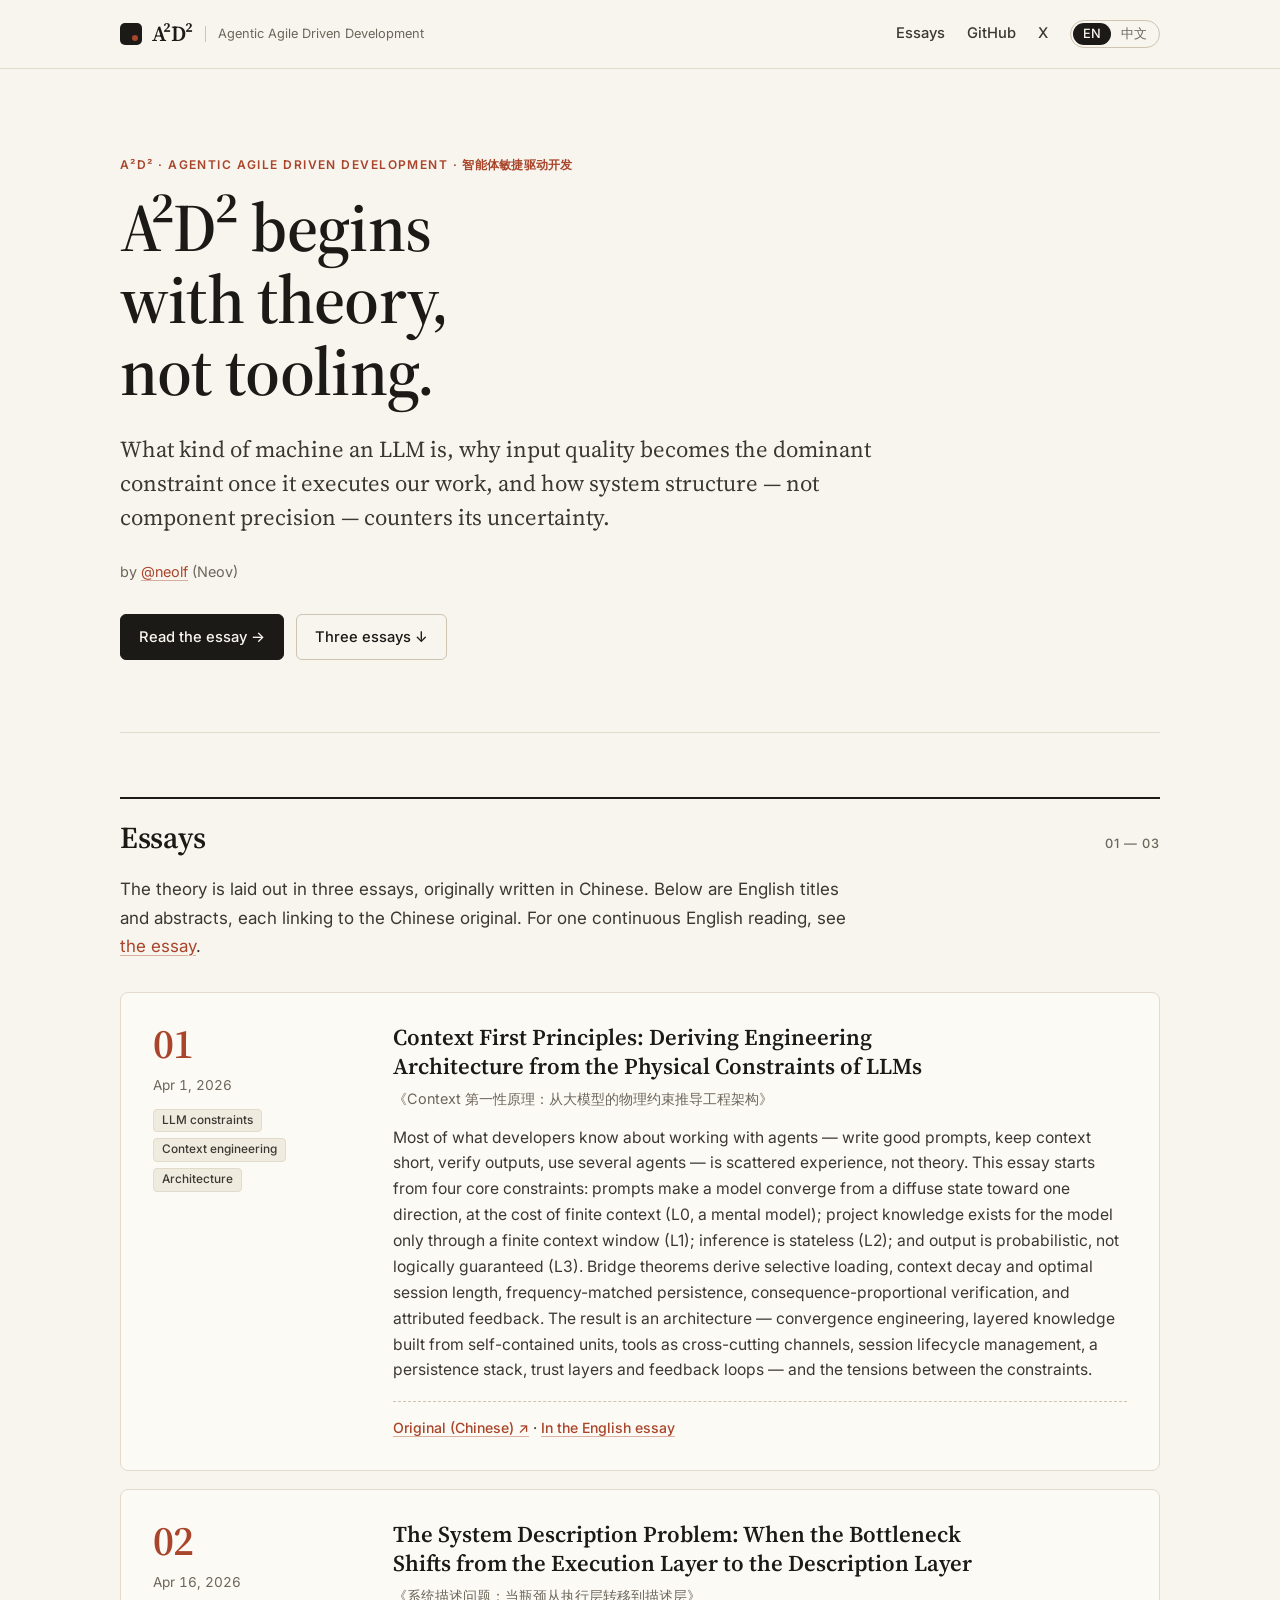
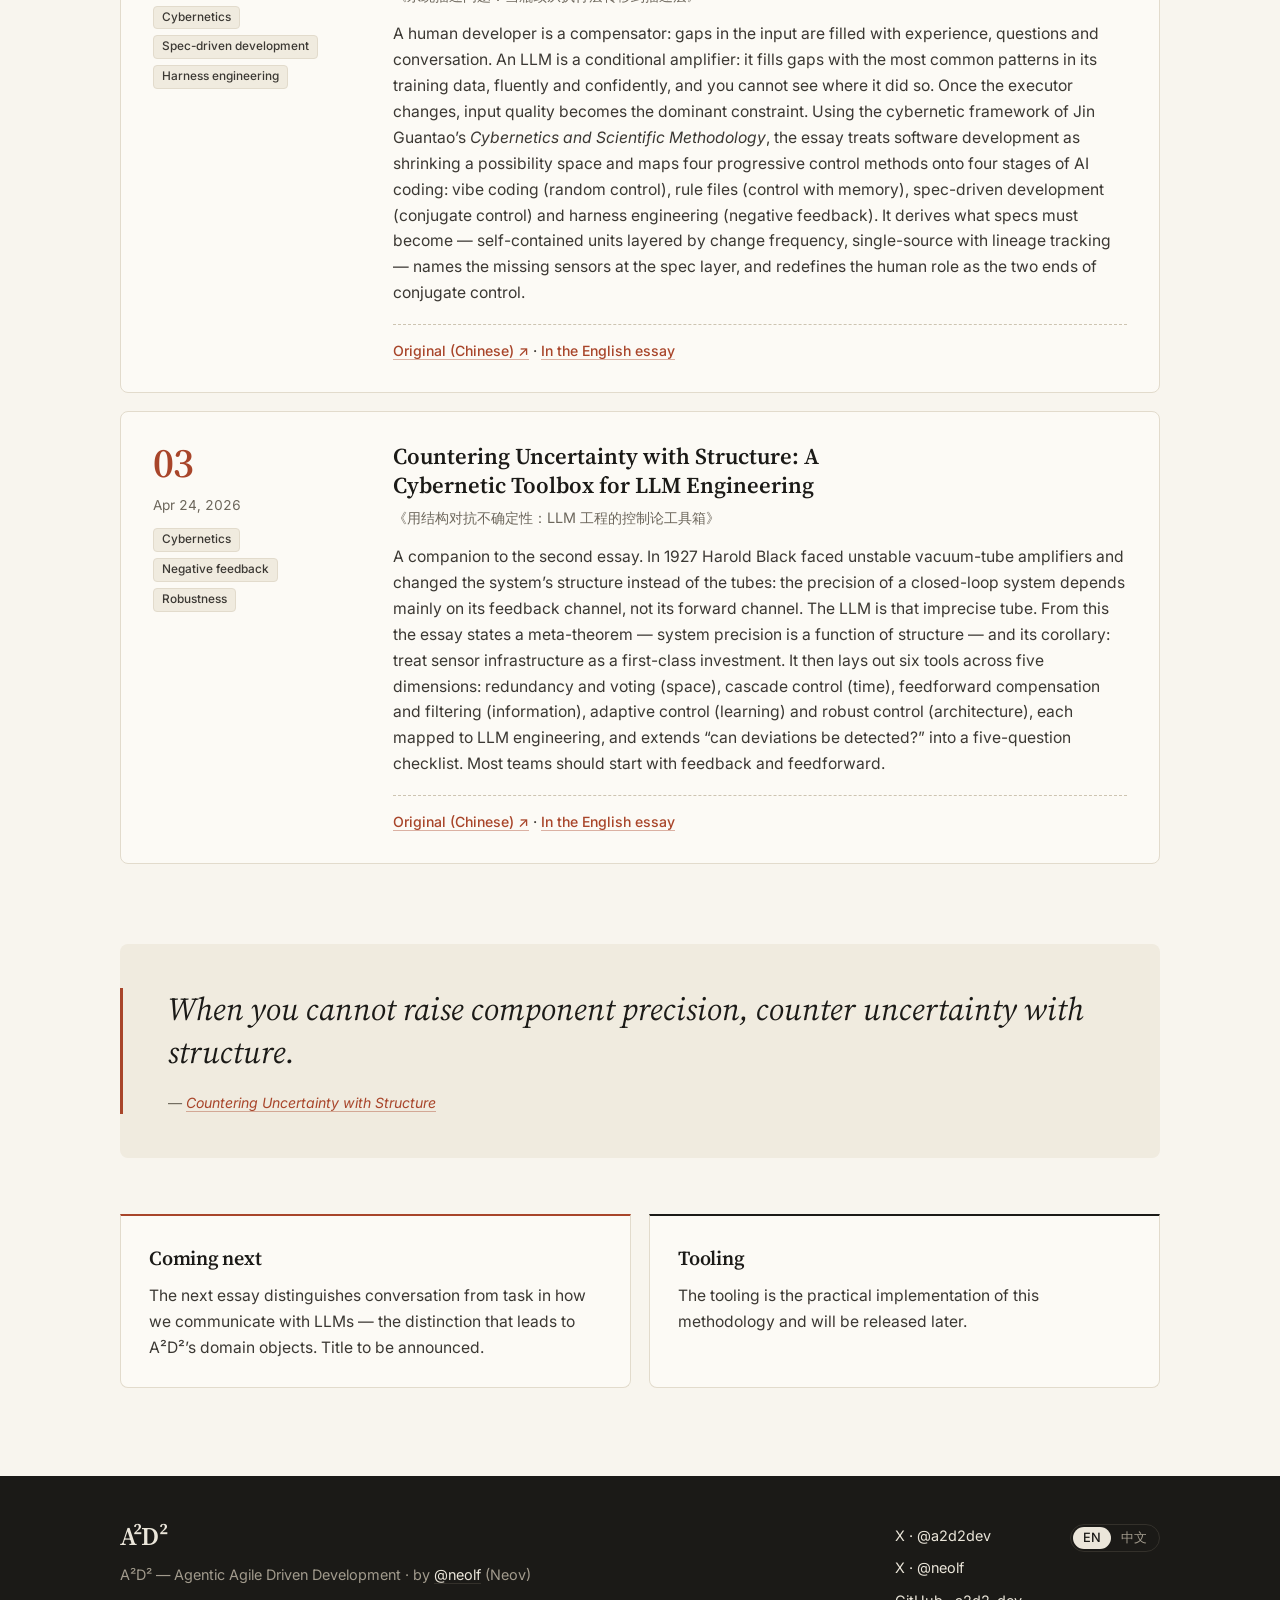
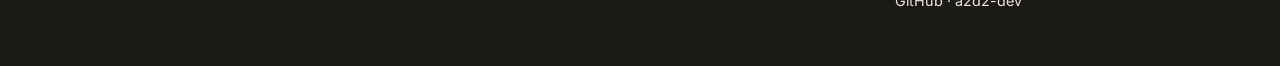
==== commit ac33943b: "Restrained-but-designed restyle: wordmark header, serif hero, essay cards, warm palette Co-authored-" ====
--- a/index.html
+++ b/index.html
@@ -13,6 +13,9 @@
 <link rel="alternate" hreflang="zh-CN" href="https://a2d2.dev/zh">
 <link rel="alternate" hreflang="x-default" href="https://a2d2.dev/">
 <link rel="icon" href="/favicon.svg" type="image/svg+xml">
+<link rel="preconnect" href="https://fonts.googleapis.com">
+<link rel="preconnect" href="https://fonts.gstatic.com" crossorigin>
+<link rel="stylesheet" href="https://fonts.googleapis.com/css2?family=Inter:wght@400;500;600&amp;family=Source+Serif+4:ital,wght@0,400;0,600;1,400&amp;display=swap">
 <link rel="stylesheet" href="/style.css">
 <meta property="og:type" content="website">
 <meta property="og:url" content="https://a2d2.dev/">
@@ -35,60 +38,81 @@
 </head>
 <body>
 <header class="site">
-  <div class="page">
-    <a class="brand" href="/">A²D²</a>
+  <div class="wrap">
+    <a class="brand" href="/" aria-label="A²D² — Home"><span class="mark" aria-hidden="true"></span><span class="word">A²D²</span><span class="tagline">Agentic Agile Driven Development</span></a>
     <nav aria-label="Primary">
-      <a href="/essays">Essay</a>
+      <a href="/essays">Essays</a>
+      <a href="https://github.com/a2d2-dev">GitHub</a>
       <a href="https://x.com/a2d2dev">X</a>
-      <a href="https://github.com/a2d2-dev">GitHub</a>
-      <span class="lang" role="group" aria-label="Language"><span aria-current="true">EN</span> / <a href="/zh" hreflang="zh-CN" lang="zh-CN">中文</a></span>
+      <span class="lang" role="group" aria-label="Language"><span aria-current="true">EN</span><a href="/zh" hreflang="zh-CN" lang="zh-CN">中文</a></span>
     </nav>
   </div>
 </header>
-<main class="page">
-<h1>A²D²</h1>
-<p class="sub">Agentic Agile Driven Development · <span lang="zh-CN">智能体敏捷驱动开发</span></p>
-<p class="byline">by <a href="https://x.com/neolf">@neolf</a> (Neov)</p>
+<main class="page home">
+<section class="hero">
+  <p class="kicker">A²D² · Agentic Agile Driven Development · <span lang="zh-CN">智能体敏捷驱动开发</span></p>
+  <h1>A²D² begins with theory, not tooling.</h1>
+  <p class="lede">What kind of machine an LLM is, why input quality becomes the dominant constraint once it executes our work, and how system structure — not component precision — counters its uncertainty.</p>
+  <p class="byline">by <a href="https://x.com/neolf">@neolf</a> (Neov)</p>
+  <p class="actions"><a class="btn" href="/essays">Read the essay →</a><a class="btn ghost" href="#theory">Three essays ↓</a></p>
+</section>
 
-<p>A²D² begins with theory, not tooling: what kind of machine an LLM is, why input quality becomes the dominant constraint once it executes our work, and how system structure — not component precision — counters its uncertainty.</p>
-<p>The theory is laid out in three essays, originally written in Chinese. Below are English titles and abstracts, each linking to the Chinese original. For one continuous English reading, see <a href="/essays">the essay</a>.</p>
-
-<h2 id="theory">Essays</h2>
-<ol class="essay-list">
-  <li id="context-first-principles">
+<section class="block" aria-labelledby="theory">
+  <div class="section-head"><h2 id="theory">Essays</h2><span class="count">01 — 03</span></div>
+  <p class="intro">The theory is laid out in three essays, originally written in Chinese. Below are English titles and abstracts, each linking to the Chinese original. For one continuous English reading, see <a href="/essays">the essay</a>.</p>
+<ol class="cards">
+  <li class="card" id="context-first-principles">
+    <div class="card-meta"><span class="num" aria-hidden="true">01</span><time datetime="2026-04-01">Apr 1, 2026</time><ul class="tags" aria-label="Tags"><li>LLM constraints</li><li>Context engineering</li><li>Architecture</li></ul></div>
     <h3><a href="/essays#constraints">Context First Principles: Deriving Engineering Architecture from the Physical Constraints of LLMs</a></h3>
     <p class="alt" lang="zh-CN">《Context 第一性原理：从大模型的物理约束推导工程架构》</p>
     <p>Most of what developers know about working with agents — write good prompts, keep context short, verify outputs, use several agents — is scattered experience, not theory. This essay starts from four core constraints: prompts make a model converge from a diffuse state toward one direction, at the cost of finite context (L0, a mental model); project knowledge exists for the model only through a finite context window (L1); inference is stateless (L2); and output is probabilistic, not logically guaranteed (L3). Bridge theorems derive selective loading, context decay and optimal session length, frequency-matched persistence, consequence-proportional verification, and attributed feedback. The result is an architecture — convergence engineering, layered knowledge built from self-contained units, tools as cross-cutting channels, session lifecycle management, a persistence stack, trust layers and feedback loops — and the tensions between the constraints.</p>
-    <p class="links"><a href="https://mp.weixin.qq.com/s/ssC4RmuP1kvoBcZUZZzAFw">Original (Chinese) ↗</a> · <a href="/essays#constraints">In the English essay</a></p>
+    <p class="card-links"><a href="https://mp.weixin.qq.com/s/ssC4RmuP1kvoBcZUZZzAFw">Original (Chinese) ↗</a> · <a href="/essays#constraints">In the English essay</a></p>
   </li>
-  <li id="system-description-problem">
+  <li class="card" id="system-description-problem">
+    <div class="card-meta"><span class="num" aria-hidden="true">02</span><time datetime="2026-04-16">Apr 16, 2026</time><ul class="tags" aria-label="Tags"><li>Cybernetics</li><li>Spec-driven development</li><li>Harness engineering</li></ul></div>
     <h3><a href="/essays#description">The System Description Problem: When the Bottleneck Shifts from the Execution Layer to the Description Layer</a></h3>
     <p class="alt" lang="zh-CN">《系统描述问题：当瓶颈从执行层转移到描述层》</p>
     <p>A human developer is a compensator: gaps in the input are filled with experience, questions and conversation. An LLM is a conditional amplifier: it fills gaps with the most common patterns in its training data, fluently and confidently, and you cannot see where it did so. Once the executor changes, input quality becomes the dominant constraint. Using the cybernetic framework of Jin Guantao’s <i>Cybernetics and Scientific Methodology</i>, the essay treats software development as shrinking a possibility space and maps four progressive control methods onto four stages of AI coding: vibe coding (random control), rule files (control with memory), spec-driven development (conjugate control) and harness engineering (negative feedback). It derives what specs must become — self-contained units layered by change frequency, single-source with lineage tracking — names the missing sensors at the spec layer, and redefines the human role as the two ends of conjugate control.</p>
-    <p class="links"><a href="https://mp.weixin.qq.com/s/ylcrFnhIS02KFY5njhzpKQ">Original (Chinese) ↗</a> · <a href="/essays#description">In the English essay</a></p>
+    <p class="card-links"><a href="https://mp.weixin.qq.com/s/ylcrFnhIS02KFY5njhzpKQ">Original (Chinese) ↗</a> · <a href="/essays#description">In the English essay</a></p>
   </li>
-  <li id="structure-vs-uncertainty">
+  <li class="card" id="structure-vs-uncertainty">
+    <div class="card-meta"><span class="num" aria-hidden="true">03</span><time datetime="2026-04-24">Apr 24, 2026</time><ul class="tags" aria-label="Tags"><li>Cybernetics</li><li>Negative feedback</li><li>Robustness</li></ul></div>
     <h3><a href="/essays#structure">Countering Uncertainty with Structure: A Cybernetic Toolbox for LLM Engineering</a></h3>
     <p class="alt" lang="zh-CN">《用结构对抗不确定性：LLM 工程的控制论工具箱》</p>
     <p>A companion to the second essay. In 1927 Harold Black faced unstable vacuum-tube amplifiers and changed the system’s structure instead of the tubes: the precision of a closed-loop system depends mainly on its feedback channel, not its forward channel. The LLM is that imprecise tube. From this the essay states a meta-theorem — system precision is a function of structure — and its corollary: treat sensor infrastructure as a first-class investment. It then lays out six tools across five dimensions: redundancy and voting (space), cascade control (time), feedforward compensation and filtering (information), adaptive control (learning) and robust control (architecture), each mapped to LLM engineering, and extends “can deviations be detected?” into a five-question checklist. Most teams should start with feedback and feedforward.</p>
-    <p class="links"><a href="https://mp.weixin.qq.com/s/EA1BHgkol7j_IokcULheFA">Original (Chinese) ↗</a> · <a href="/essays#structure">In the English essay</a></p>
+    <p class="card-links"><a href="https://mp.weixin.qq.com/s/EA1BHgkol7j_IokcULheFA">Original (Chinese) ↗</a> · <a href="/essays#structure">In the English essay</a></p>
   </li>
 </ol>
+</section>
 
-<h2 id="next">Coming next</h2>
-<p>The next essay distinguishes conversation from task in how we communicate with LLMs — the distinction that leads to A²D²’s domain objects. Title to be announced.</p>
+<figure class="pull">
+  <blockquote><p>When you cannot raise component precision, counter uncertainty with structure.</p></blockquote>
+  <figcaption>— <a href="https://mp.weixin.qq.com/s/EA1BHgkol7j_IokcULheFA"><i>Countering Uncertainty with Structure</i></a></figcaption>
+</figure>
 
-<h2 id="tooling">Tooling</h2>
-<p>The tooling is the practical implementation of this methodology and will be released later.</p>
+<section class="notes">
+  <div class="note">
+    <h2 id="next">Coming next</h2>
+    <p>The next essay distinguishes conversation from task in how we communicate with LLMs — the distinction that leads to A²D²’s domain objects. Title to be announced.</p>
+  </div>
+  <div class="note">
+    <h2 id="tooling">Tooling</h2>
+    <p>The tooling is the practical implementation of this methodology and will be released later.</p>
+  </div>
+</section>
 </main>
-<footer>
-  <div class="page">
-    <span>A²D² — Agentic Agile Driven Development · by <a href="https://x.com/neolf">@neolf</a> (Neov)</span>
+<footer class="site">
+  <div class="wrap">
+    <div class="foot-brand">
+      <span class="word">A²D²</span>
+      <p>A²D² — Agentic Agile Driven Development · by <a href="https://x.com/neolf">@neolf</a> (Neov)</p>
+    </div>
     <nav aria-label="Links">
       <a href="https://x.com/a2d2dev">X · @a2d2dev</a>
       <a href="https://x.com/neolf">X · @neolf</a>
       <a href="https://github.com/a2d2-dev">GitHub · a2d2-dev</a>
     </nav>
+    <span class="lang" role="group" aria-label="Language"><span aria-current="true">EN</span><a href="/zh" hreflang="zh-CN" lang="zh-CN">中文</a></span>
   </div>
 </footer>
 </body>
--- a/style.css
+++ b/style.css
@@ -1,74 +1,196 @@
-/* a2d2.dev — plain long-form reading style */
+/* A²D² — restrained, designed. Ivory paper, ink, one rust accent. */
 :root{
-  --bg:#fdfdfb; --fg:#1d1d1f; --muted:#6a6a6f; --line:#e6e4df; --accent:#1f4e8c;
-  --serif:"Iowan Old Style","Charter","Palatino Linotype","Book Antiqua",Georgia,"Noto Serif SC","Source Han Serif SC","Songti SC",serif;
-  --sans:-apple-system,BlinkMacSystemFont,"Segoe UI",Helvetica,Arial,"PingFang SC","Hiragino Sans GB","Noto Sans SC","Microsoft YaHei",sans-serif;
-  --zh:"PingFang SC","Hiragino Sans GB","Noto Serif SC","Source Han Serif SC","Noto Sans SC","Microsoft YaHei",sans-serif;
-  --mono:ui-monospace,SFMono-Regular,Menlo,Consolas,monospace;
+  --bg:#f8f5ee; --surface:#f0ebdf; --card:#fcfaf5;
+  --line:#e2dbcc; --line-2:#cdc4b1;
+  --ink:#1b1a17; --ink-2:#3b3833; --muted:#6c665b;
+  --accent:#a8452a; --accent-2:#8a361f; --accent-soft:#f2e1d6;
+  --foot-bg:#1b1a17; --foot-ink:#ebe6da; --foot-muted:#a29b8d; --foot-line:#34312b;
+  --serif:"Source Serif 4","Source Serif Pro",Georgia,"Times New Roman",serif;
+  --sans:Inter,ui-sans-serif,system-ui,-apple-system,"Segoe UI",Roboto,"Helvetica Neue",Arial,sans-serif;
+  --zh-sans:"PingFang SC","Hiragino Sans GB","Noto Sans SC","Source Han Sans SC","Microsoft YaHei",sans-serif;
+  --zh-serif:"Noto Serif SC","Source Han Serif SC","Songti SC",serif;
+  --wide:1040px; --measure:712px;
+  color-scheme:light dark;
 }
-@media (prefers-color-scheme:dark){
-  :root{--bg:#141414;--fg:#e4e2dd;--muted:#9a978f;--line:#2c2b29;--accent:#8fb1e0}
+@media (prefers-color-scheme:dark){:root{
+  --bg:#151412; --surface:#1e1c19; --card:#1a1916;
+  --line:#2e2b26; --line-2:#433f37;
+  --ink:#ece7db; --ink-2:#cfc9bc; --muted:#9c958a;
+  --accent:#e08760; --accent-2:#eea283; --accent-soft:#3a2419;
+  --foot-bg:#0f0e0c; --foot-ink:#e4dfd3; --foot-muted:#8f897e; --foot-line:#27251f;
+}}
+*{box-sizing:border-box}
+html{-webkit-text-size-adjust:100%;text-size-adjust:100%}
+body{margin:0;background:var(--bg);color:var(--ink);font:400 17px/1.65 var(--sans);font-feature-settings:"kern","liga";-webkit-font-smoothing:antialiased}
+html[lang="zh-CN"] body{font-family:var(--sans);font-family:Inter,var(--zh-sans);line-height:1.85}
+a{color:var(--accent);text-decoration:underline;text-decoration-thickness:1px;text-underline-offset:.2em;text-decoration-color:color-mix(in srgb,var(--accent) 40%,transparent);transition:color .15s ease,text-decoration-color .15s ease,border-color .15s ease,background-color .15s ease}
+a:hover{color:var(--accent-2);text-decoration-color:currentColor}
+:focus-visible{outline:2px solid var(--accent);outline-offset:3px;border-radius:2px}
+strong{font-weight:600;color:var(--ink)}
+.wrap{width:min(100% - 48px,var(--wide));margin-inline:auto}
+.page{width:min(100% - 48px,var(--measure));margin-inline:auto}
+.page.home{width:min(100% - 48px,var(--wide))}
+h1,h2,h3{color:var(--ink);text-wrap:balance}
+h1,h2{font-family:var(--serif);font-weight:600;letter-spacing:-.012em}
+html[lang="zh-CN"] h1,html[lang="zh-CN"] h2{font-family:"Source Serif 4",var(--zh-serif);letter-spacing:0}
+
+/* ---------- header ---------- */
+header.site{border-bottom:1px solid var(--line);background:var(--bg)}
+header.site .wrap{display:flex;align-items:center;justify-content:space-between;gap:16px 28px;min-height:68px;flex-wrap:wrap;padding-block:12px}
+.brand{display:inline-flex;align-items:center;gap:10px;color:var(--ink);text-decoration:none}
+.brand:hover{color:var(--ink)}
+.mark{position:relative;width:22px;height:22px;border-radius:5px;background:var(--ink);flex:none}
+.mark::after{content:"";position:absolute;right:4px;bottom:4px;width:6px;height:6px;border-radius:50%;background:var(--accent)}
+.brand .word{font-family:var(--serif);font-weight:600;font-size:1.35rem;letter-spacing:-.01em;line-height:1}
+.brand .tagline{font-size:.8rem;color:var(--muted);padding-left:12px;margin-left:2px;border-left:1px solid var(--line-2);line-height:1.2}
+header.site nav{display:flex;align-items:center;gap:6px 22px;flex-wrap:wrap;font-size:.92rem;font-weight:500}
+header.site nav>a{color:var(--ink-2);text-decoration:none;padding:4px 0;border-bottom:1px solid transparent}
+header.site nav>a:hover,header.site nav>a[aria-current="page"]{color:var(--ink);border-bottom-color:var(--accent)}
+.lang{display:inline-flex;border:1px solid var(--line-2);border-radius:999px;padding:2px;font-size:.8rem;font-weight:500;line-height:1}
+.lang>*{padding:5px 10px;border-radius:999px;text-decoration:none}
+.lang a{color:var(--muted)}
+.lang a:hover{color:var(--ink);background:var(--surface)}
+.lang [aria-current]{background:var(--ink);color:var(--bg)}
+
+/* ---------- shared bits ---------- */
+.kicker{font:600 .75rem/1.4 var(--sans);letter-spacing:.12em;text-transform:uppercase;color:var(--accent);margin:0 0 18px}
+html[lang="zh-CN"] .kicker{letter-spacing:.06em}
+.kicker span{text-transform:none;letter-spacing:.02em}
+.byline{font-size:.9rem;color:var(--muted);margin:0}
+.muted{color:var(--muted)} .small{font-size:.875rem}
+
+/* ---------- home ---------- */
+.hero{padding:88px 0 72px;border-bottom:1px solid var(--line)}
+.hero h1{font-size:clamp(2.4rem,5.6vw,4.25rem);line-height:1.06;margin:0 0 24px;max-width:15ch}
+html[lang="zh-CN"] .hero h1{max-width:none;line-height:1.2}
+.hero .lede{font-family:var(--serif);font-size:clamp(1.15rem,2vw,1.42rem);line-height:1.5;color:var(--ink-2);max-width:36em;margin:0 0 26px}
+html[lang="zh-CN"] .hero .lede{font-family:Inter,var(--zh-sans);line-height:1.75;max-width:34em}
+.actions{display:flex;flex-wrap:wrap;gap:12px;margin:30px 0 0}
+.btn{display:inline-block;padding:10px 18px;border-radius:6px;background:var(--ink);color:var(--bg);font-weight:500;font-size:.92rem;text-decoration:none;border:1px solid var(--ink)}
+.btn:hover{background:var(--accent);border-color:var(--accent);color:#fff}
+.btn.ghost{background:transparent;color:var(--ink);border-color:var(--line-2)}
+.btn.ghost:hover{border-color:var(--ink);background:transparent;color:var(--ink)}
+
+.block{padding:64px 0 24px}
+.section-head{display:flex;align-items:baseline;justify-content:space-between;border-top:2px solid var(--ink);padding-top:14px;margin-bottom:12px}
+.section-head h2{font-size:1.9rem;margin:0}
+.count{font:500 .8rem var(--sans);color:var(--muted);letter-spacing:.08em}
+.intro{color:var(--ink-2);max-width:44em;margin:0 0 32px}
+
+.cards{list-style:none;margin:0;padding:0;display:grid;gap:18px}
+.card{display:grid;grid-template-columns:200px 1fr;column-gap:40px;padding:30px 32px;background:var(--card);border:1px solid var(--line);border-radius:8px;transition:border-color .2s ease,background-color .2s ease}
+.card:hover{border-color:var(--line-2)}
+.card:target{border-color:var(--accent)}
+.card>*{grid-column:2}
+.card-meta{grid-column:1;grid-row:1 / span 4;display:flex;flex-direction:column;gap:10px;align-items:flex-start}
+.num{font:600 2.6rem/1 var(--serif);color:var(--accent);letter-spacing:-.02em}
+.card time{font-size:.85rem;color:var(--muted);font-variant-numeric:tabular-nums}
+.tags{list-style:none;margin:2px 0 0;padding:0;display:flex;flex-wrap:wrap;gap:6px}
+.tags li{font-size:.74rem;font-weight:500;line-height:1;padding:5px 8px;border-radius:4px;background:var(--surface);color:var(--ink-2);border:1px solid var(--line)}
+.card h3{font-family:var(--serif);font-weight:600;font-size:1.42rem;line-height:1.28;margin:0 0 6px}
+html[lang="zh-CN"] .card h3{font-family:"Source Serif 4",var(--zh-serif);font-size:1.3rem;line-height:1.45}
+.card h3 a{color:var(--ink);text-decoration:underline;text-decoration-color:transparent;text-decoration-thickness:1px;text-underline-offset:.22em}
+.card h3 a:hover{color:var(--accent-2);text-decoration-color:currentColor}
+.card .alt{font-size:.9rem;color:var(--muted);margin:0 0 14px}
+.card p{margin:0 0 14px;color:var(--ink-2);font-size:.98rem}
+.card .card-links{margin:4px 0 0;font-size:.88rem;font-weight:500;padding-top:14px;border-top:1px dashed var(--line-2)}
+
+.pull{margin:56px 0;padding:44px 48px;background:var(--surface);border-radius:8px;position:relative}
+.pull::before{content:"";position:absolute;left:0;top:44px;bottom:44px;width:3px;background:var(--accent)}
+.pull blockquote{margin:0;border:0;padding:0}
+.pull blockquote p{font:italic 400 clamp(1.4rem,2.8vw,2rem)/1.35 var(--serif);color:var(--ink);margin:0;max-width:30em}
+html[lang="zh-CN"] .pull blockquote p{font-style:normal;font-family:"Source Serif 4",var(--zh-serif);font-weight:600;line-height:1.55}
+.pull figcaption{margin-top:16px;font-size:.88rem;color:var(--muted)}
+
+.notes{display:grid;grid-template-columns:1fr 1fr;gap:18px;padding-bottom:88px}
+.note{padding:26px 28px;border:1px solid var(--line);border-top:2px solid var(--ink);border-radius:0 0 8px 8px;background:var(--card)}
+.note:first-child{border-top-color:var(--accent)}
+.note h2{font-size:1.25rem;margin:0 0 8px}
+.note p{margin:0;color:var(--ink-2);font-size:.98rem}
+
+/* ---------- article ---------- */
+.article{padding-bottom:96px;font:400 1.15rem/1.72 var(--serif);color:var(--ink)}
+html[lang="zh-CN"] .article{font:400 1.06rem/1.9 Inter,var(--zh-sans);text-align:justify;text-justify:inter-character}
+.article-head{padding:72px 0 32px;margin-bottom:32px;border-bottom:1px solid var(--line)}
+.article-head h1{font-size:clamp(2.2rem,5vw,3.3rem);line-height:1.1;margin:0 0 14px}
+html[lang="zh-CN"] .article-head h1{line-height:1.3;text-align:left}
+.article-head .sub{font:italic 400 1.25rem/1.45 var(--serif);color:var(--ink-2);margin:0 0 18px}
+html[lang="zh-CN"] .article-head .sub{font:400 1.1rem/1.6 Inter,var(--zh-sans);text-align:left}
+.article .byline{font-family:var(--sans)}
+html[lang="zh-CN"] .article .byline{font-family:Inter,var(--zh-sans)}
+.article>p.muted.small,.article li .small{font-family:var(--sans);line-height:1.6}
+html[lang="zh-CN"] .article>p.muted.small{font-family:Inter,var(--zh-sans)}
+.article p{margin:0 0 1.1em}
+.article ul,.article ol{padding-left:1.3em;margin:0 0 1.2em}
+.article li{margin:.35em 0}
+.article li::marker{color:var(--accent)}
+.toc{margin:32px 0 8px;padding:22px 26px;background:var(--surface);border-radius:8px;font:400 .93rem/1.5 var(--sans)}
+html[lang="zh-CN"] .toc{font-family:Inter,var(--zh-sans);text-align:left}
+.toc strong{display:block;font-size:.72rem;letter-spacing:.12em;text-transform:uppercase;color:var(--muted);margin-bottom:10px}
+.toc ol{columns:2;column-gap:32px;margin:0;padding-left:1.4em}
+.toc li{margin:0 0 6px;break-inside:avoid}
+.toc li::marker{color:var(--muted);font-variant-numeric:tabular-nums}
+.toc a{color:var(--ink-2);text-decoration:none}
+.toc a:hover{color:var(--accent)}
+.article h2{position:relative;font-size:1.75rem;line-height:1.25;margin:2.6em 0 .55em;padding-top:22px;border-top:1px solid var(--line);scroll-margin-top:24px;text-align:left}
+.article h2::before{content:"";position:absolute;left:0;top:-2px;width:56px;height:3px;background:var(--accent)}
+.article h3{font:600 1.02rem/1.4 var(--sans);letter-spacing:.005em;margin:1.9em 0 .5em;text-align:left}
+html[lang="zh-CN"] .article h3{font-family:Inter,var(--zh-sans)}
+.src{font:500 .8rem/1.5 var(--sans);color:var(--muted);margin:-.2em 0 1.4em!important;text-align:left}
+html[lang="zh-CN"] .src{font-family:Inter,var(--zh-sans)}
+.src a{color:var(--muted);text-decoration-color:var(--line-2)}
+.src a:hover{color:var(--accent)}
+.article blockquote{margin:1.6em 0;padding:4px 0 4px 24px;border-left:3px solid var(--accent)}
+.article blockquote p{font:italic 400 1.38rem/1.45 var(--serif);color:var(--ink);margin:0}
+html[lang="zh-CN"] .article blockquote p{font:600 1.12rem/1.8 "Source Serif 4",var(--zh-serif);text-align:left}
+
+/* ---------- footer ---------- */
+footer.site{background:var(--foot-bg);color:var(--foot-ink);font-size:.9rem}
+footer.site .wrap{display:grid;grid-template-columns:1fr auto auto;align-items:start;gap:24px 48px;padding:48px 0 52px}
+.foot-brand .word{font:600 1.6rem/1 var(--serif);letter-spacing:-.01em}
+.foot-brand p{margin:12px 0 0;color:var(--foot-muted);max-width:32em}
+footer.site a{color:var(--foot-ink);text-decoration-color:var(--foot-line)}
+footer.site a:hover{color:#fff;text-decoration-color:var(--accent)}
+footer.site nav{display:flex;flex-direction:column;gap:8px}
+footer.site nav a{text-decoration:none;border-bottom:1px solid transparent;width:max-content}
+footer.site nav a:hover{border-bottom-color:var(--accent)}
+footer.site .lang{border-color:var(--foot-line)}
+footer.site .lang a{color:var(--foot-muted)}
+footer.site .lang a:hover{background:var(--foot-line);color:var(--foot-ink)}
+footer.site .lang [aria-current]{background:var(--foot-ink);color:var(--foot-bg)}
+
+/* ---------- responsive ---------- */
+@media (max-width:900px){
+  .brand .tagline{display:none}
+  .card{grid-template-columns:1fr;padding:24px 22px}
+  .card>*,.card-meta{grid-column:1;grid-row:auto}
+  .card-meta{flex-direction:row;flex-wrap:wrap;align-items:center;gap:8px 14px;margin-bottom:14px}
+  .num{font-size:1.6rem}
+  .notes{grid-template-columns:1fr}
+  footer.site .wrap{grid-template-columns:1fr}
 }
-*{box-sizing:border-box}
-html{-webkit-text-size-adjust:100%}
-body{margin:0;background:var(--bg);color:var(--fg);font-family:var(--serif);font-size:19px;line-height:1.7;
-  text-rendering:optimizeLegibility;-webkit-font-smoothing:antialiased}
-html:lang(zh-CN) body{font-family:var(--zh);font-size:18px;line-height:1.85;text-align:justify}
-a{color:var(--accent);text-decoration:underline;text-decoration-thickness:1px;text-underline-offset:.18em}
-a:hover{text-decoration-thickness:2px}
-.page{max-width:712px;margin:0 auto;padding:0 22px} /* ~68ch at 19px serif */
-html:lang(zh-CN) .page{max-width:728px} /* 38em at 18px + padding */
-
-/* header */
-.site{border-bottom:1px solid var(--line);font-family:var(--sans);font-size:15px}
-.site .page{display:flex;align-items:baseline;justify-content:space-between;gap:16px;padding-top:18px;padding-bottom:14px;max-width:none;width:min(100%,712px)}
-html:lang(zh-CN) .site .page{width:min(100%,728px)}
-.site a{color:var(--fg);text-decoration:none}
-.site a:hover{text-decoration:underline}
-.brand{font-weight:700;letter-spacing:-.01em}
-.site nav{display:flex;gap:18px;flex-wrap:wrap;align-items:baseline}
-.site nav a{color:var(--muted)}
-.lang{color:var(--muted)}
-.lang a,.lang span{color:var(--muted)}
-.lang [aria-current]{color:var(--fg);font-weight:600}
-
-/* type */
-h1,h2,h3{font-family:var(--sans);line-height:1.25;letter-spacing:-.01em;font-weight:700;text-align:left}
-h1{font-size:2.1em;margin:2.2em 0 .35em}
-h2{font-size:1.3em;margin:2.4em 0 .7em}
-h3{font-size:1.05em;margin:1.8em 0 .4em}
-p{margin:0 0 1.1em}
-ul,ol{padding-left:1.4em;margin:0 0 1.1em}
-li{margin-bottom:.45em}
-blockquote{margin:1.4em 0;padding-left:1em;border-left:2px solid var(--line);font-style:italic}
-html:lang(zh-CN) blockquote{font-style:normal;font-weight:600}
-blockquote p{margin:0}
-strong{font-weight:650}
-.sub{font-family:var(--sans);color:var(--muted);font-size:.95em;margin:0 0 .3em}
-.byline{font-family:var(--sans);color:var(--muted);font-size:.85em;margin:0 0 2.2em}
-.muted{color:var(--muted)}
-.small{font-size:.86em}
-hr{border:0;border-top:1px solid var(--line);margin:3em 0}
-
-/* homepage essay list */
-.essay-list{list-style:none;padding:0;margin:0}
-.essay-list>li{margin:0 0 2.4em}
-.essay-list h3{margin:0 0 .2em;font-size:1.08em}
-.essay-list h3 a{color:var(--fg);text-decoration:none}
-.essay-list h3 a:hover{text-decoration:underline}
-.essay-list .alt{font-family:var(--sans);color:var(--muted);font-size:.85em;margin:0 0 .6em}
-.essay-list .links{font-family:var(--sans);font-size:.85em;margin:0}
-
-/* long-form */
-.toc{font-family:var(--sans);font-size:.88em;margin:0 0 2em}
-.toc ol{margin:.3em 0 0}
-.toc li{margin-bottom:.2em}
-.src{font-family:var(--sans);font-size:.82em;color:var(--muted);margin:-.4em 0 1.2em}
-h2{scroll-margin-top:1em}
-
-footer{margin-top:4.5em;border-top:1px solid var(--line);font-family:var(--sans);font-size:14px;color:var(--muted)}
-footer .page{padding-top:20px;padding-bottom:40px;display:flex;flex-wrap:wrap;justify-content:space-between;gap:10px 20px;max-width:none;width:min(100%,712px)}
-html:lang(zh-CN) footer .page{width:min(100%,728px)}
-footer a{color:var(--muted)}
-footer nav{display:flex;gap:16px;flex-wrap:wrap}
-@media (max-width:600px){body{font-size:18px}html:lang(zh-CN) body{font-size:17px;text-align:left}h1{font-size:1.8em;margin-top:1.6em}.site .page{flex-direction:column;gap:6px}}
+@media (max-width:600px){
+  .wrap,.page,.page.home{width:min(100% - 36px,var(--wide))}
+  header.site .wrap{min-height:0;gap:10px 16px}
+  header.site nav{gap:6px 16px;font-size:.88rem}
+  .hero{padding:52px 0 48px}
+  .hero h1{font-size:2.3rem}
+  .br{display:none}
+  .block{padding-top:44px}
+  .section-head h2{font-size:1.55rem}
+  .card h3{font-size:1.24rem}
+  .pull{padding:30px 24px 30px 28px;margin:40px 0}
+  .pull::before{top:30px;bottom:30px}
+  .article{font-size:1.08rem}
+  html[lang="zh-CN"] .article{font-size:1rem;text-align:left}
+  .article-head{padding-top:44px}
+  .article h2{font-size:1.45rem}
+  .article blockquote p{font-size:1.2rem}
+  .toc{padding:18px 20px}
+  .toc ol{columns:1}
+}
+@media (prefers-reduced-motion:reduce){*{transition:none!important}}
+.article-head p.muted.small{font-family:var(--sans);line-height:1.6;margin:22px 0 0}
+html[lang="zh-CN"] .article-head p.muted.small{font-family:Inter,var(--zh-sans);text-align:left}
+@media (max-width:600px){.hero .kicker span{display:block;margin-top:4px}}
+footer.site .lang{justify-self:start;align-self:start;width:max-content}
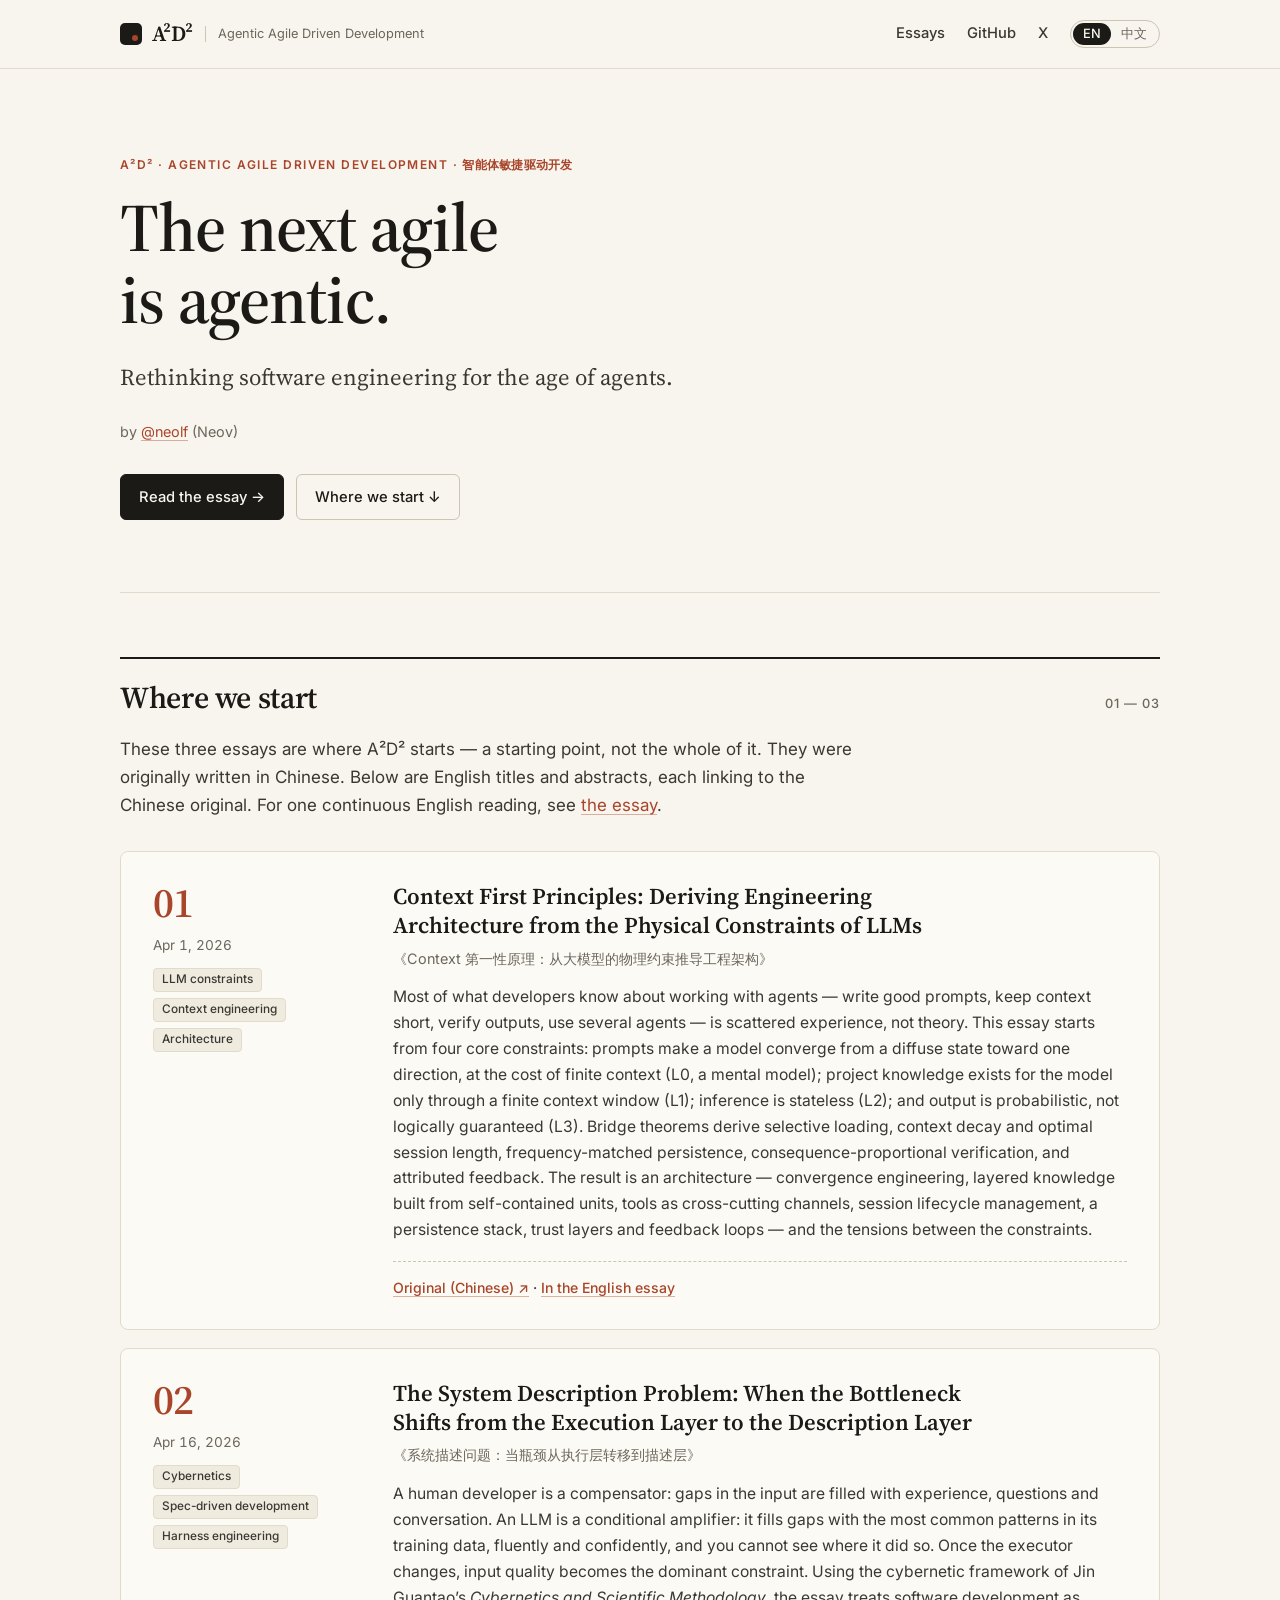
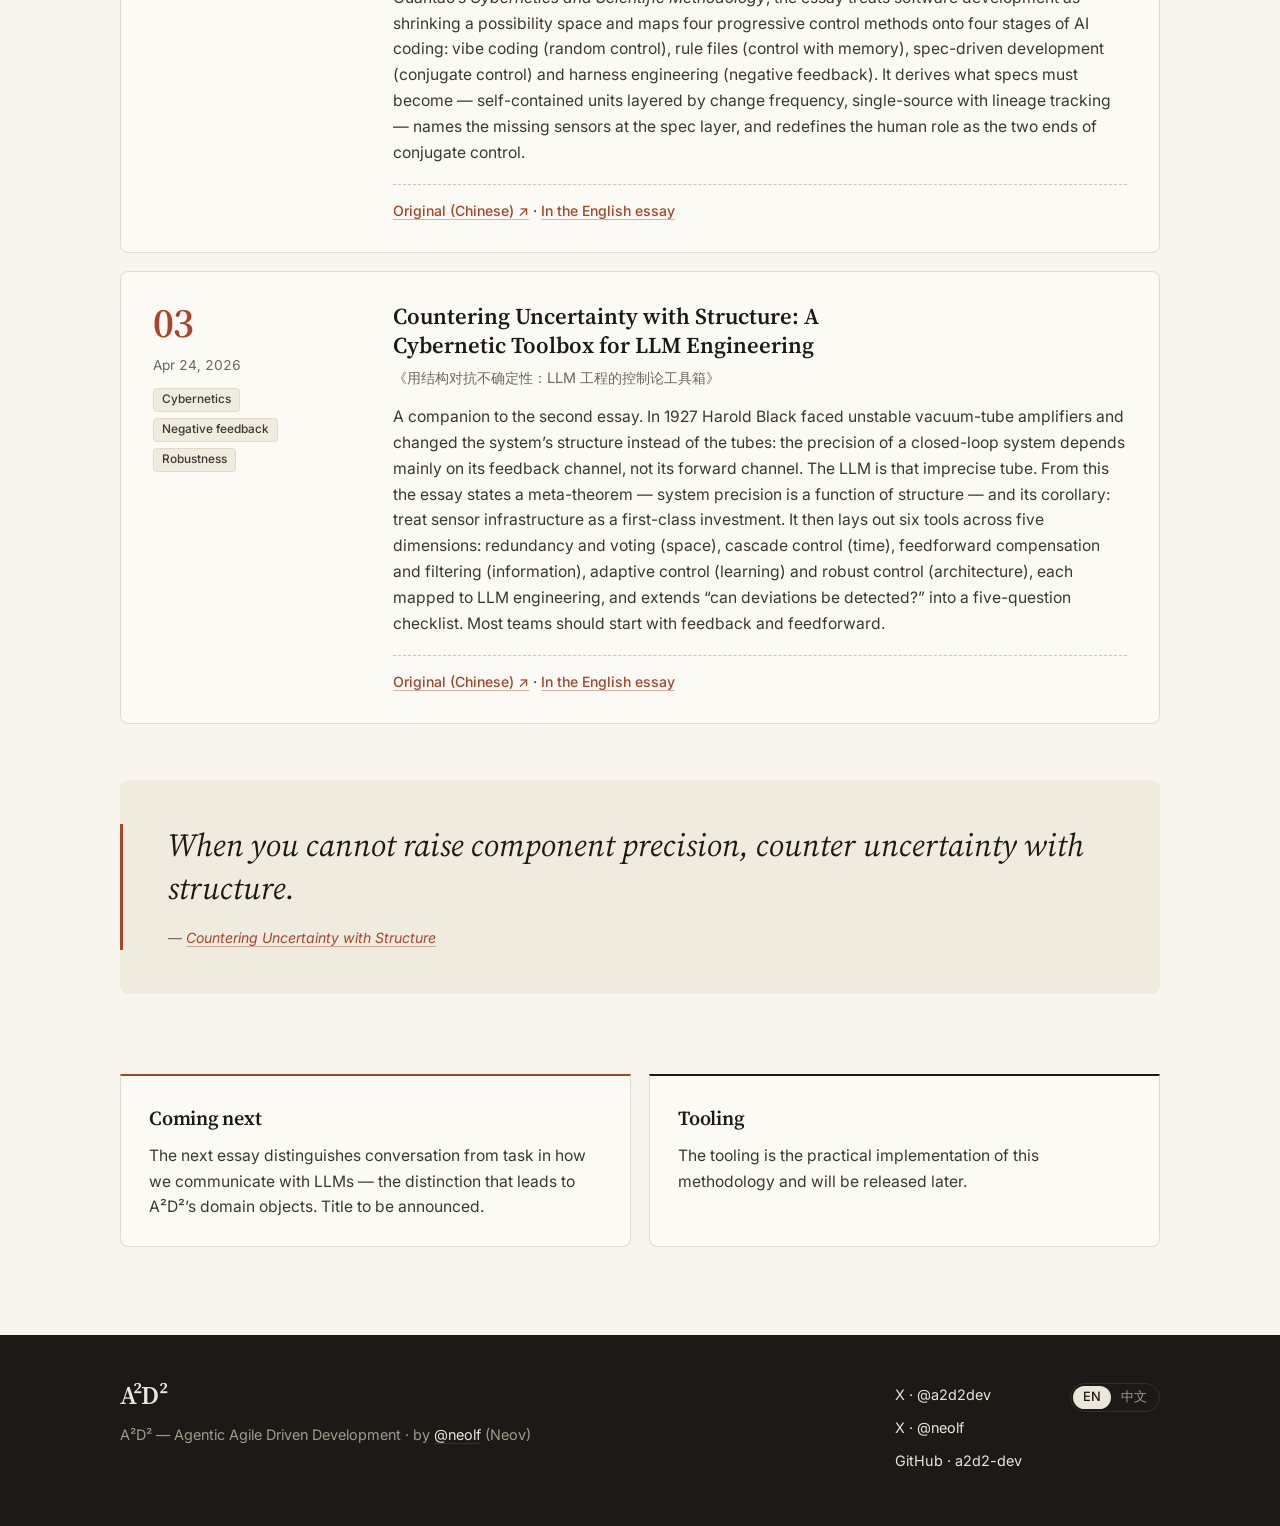
==== commit 7e71d726: "Reposition: The next agile is agentic — hero, Where we start section, meta/og Co-authored-by: LiuFen" ====
--- a/index.html
+++ b/index.html
@@ -4,8 +4,8 @@
 <meta charset="utf-8">
 <meta name="a2d2-build" content="git-autodeploy-1">
 <meta name="viewport" content="width=device-width, initial-scale=1">
-<title>A²D² — Agentic Agile Driven Development</title>
-<meta name="description" content="A²D² (Agentic Agile Driven Development) starts from theory: what LLMs physically are, why input quality becomes the dominant constraint, and how structure counters uncertainty. Three essays by @neolf (Neov).">
+<title>A²D² — The next agile is agentic</title>
+<meta name="description" content="A²D² (Agentic Agile Driven Development): rethinking software engineering for the age of agents — the future of people, LLMs and software engineering, seen through agent-based agile development. By @neolf (Neov).">
 <meta name="author" content="Neov (@neolf)">
 <meta name="color-scheme" content="light dark">
 <link rel="canonical" href="https://a2d2.dev/">
@@ -22,16 +22,16 @@
 <meta property="og:site_name" content="A²D²">
 <meta property="og:locale" content="en_US">
 <meta property="og:locale:alternate" content="zh_CN">
-<meta property="og:title" content="A²D² — Agentic Agile Driven Development">
-<meta property="og:description" content="A theory-first methodology for engineering with LLM agents: context first principles, the system description problem, and structure against uncertainty.">
+<meta property="og:title" content="The next agile is agentic — A²D²">
+<meta property="og:description" content="Rethinking software engineering for the age of agents. A²D² — Agentic Agile Driven Development, by @neolf (Neov).">
 <meta property="og:image" content="https://a2d2.dev/og.png">
 <meta property="og:image:width" content="1200">
 <meta property="og:image:height" content="630">
 <meta name="twitter:card" content="summary_large_image">
 <meta name="twitter:site" content="@a2d2dev">
 <meta name="twitter:creator" content="@neolf">
-<meta name="twitter:title" content="A²D² — Agentic Agile Driven Development">
-<meta name="twitter:description" content="A theory-first methodology for engineering with LLM agents: context first principles, the system description problem, and structure against uncertainty.">
+<meta name="twitter:title" content="The next agile is agentic — A²D²">
+<meta name="twitter:description" content="Rethinking software engineering for the age of agents. A²D² — Agentic Agile Driven Development, by @neolf (Neov).">
 <meta name="twitter:image" content="https://a2d2.dev/og.png">
 <script>window.va = window.va || function () { (window.vaq = window.vaq || []).push(arguments); };</script>
 <script defer src="/_vercel/insights/script.js"></script>
@@ -51,15 +51,15 @@
 <main class="page home">
 <section class="hero">
   <p class="kicker">A²D² · Agentic Agile Driven Development · <span lang="zh-CN">智能体敏捷驱动开发</span></p>
-  <h1>A²D² begins with theory, not tooling.</h1>
-  <p class="lede">What kind of machine an LLM is, why input quality becomes the dominant constraint once it executes our work, and how system structure — not component precision — counters its uncertainty.</p>
+  <h1>The next agile is agentic.</h1>
+  <p class="lede">Rethinking software engineering for the age of agents.</p>
   <p class="byline">by <a href="https://x.com/neolf">@neolf</a> (Neov)</p>
-  <p class="actions"><a class="btn" href="/essays">Read the essay →</a><a class="btn ghost" href="#theory">Three essays ↓</a></p>
+  <p class="actions"><a class="btn" href="/essays">Read the essay →</a><a class="btn ghost" href="#start">Where we start ↓</a></p>
 </section>
 
-<section class="block" aria-labelledby="theory">
-  <div class="section-head"><h2 id="theory">Essays</h2><span class="count">01 — 03</span></div>
-  <p class="intro">The theory is laid out in three essays, originally written in Chinese. Below are English titles and abstracts, each linking to the Chinese original. For one continuous English reading, see <a href="/essays">the essay</a>.</p>
+<section class="block" aria-labelledby="start">
+  <div class="section-head"><h2 id="start">Where we start</h2><span class="count">01 — 03</span></div>
+  <p class="intro">These three essays are where A²D² starts — a starting point, not the whole of it. They were originally written in Chinese. Below are English titles and abstracts, each linking to the Chinese original. For one continuous English reading, see <a href="/essays">the essay</a>.</p>
 <ol class="cards">
   <li class="card" id="context-first-principles">
     <div class="card-meta"><span class="num" aria-hidden="true">01</span><time datetime="2026-04-01">Apr 1, 2026</time><ul class="tags" aria-label="Tags"><li>LLM constraints</li><li>Context engineering</li><li>Architecture</li></ul></div>
@@ -83,12 +83,12 @@
     <p class="card-links"><a href="https://mp.weixin.qq.com/s/EA1BHgkol7j_IokcULheFA">Original (Chinese) ↗</a> · <a href="/essays#structure">In the English essay</a></p>
   </li>
 </ol>
+  <figure class="pull">
+    <blockquote><p>When you cannot raise component precision, counter uncertainty with structure.</p></blockquote>
+    <figcaption>— <a href="https://mp.weixin.qq.com/s/EA1BHgkol7j_IokcULheFA"><i>Countering Uncertainty with Structure</i></a></figcaption>
+  </figure>
 </section>
 
-<figure class="pull">
-  <blockquote><p>When you cannot raise component precision, counter uncertainty with structure.</p></blockquote>
-  <figcaption>— <a href="https://mp.weixin.qq.com/s/EA1BHgkol7j_IokcULheFA"><i>Countering Uncertainty with Structure</i></a></figcaption>
-</figure>
 
 <section class="notes">
   <div class="note">
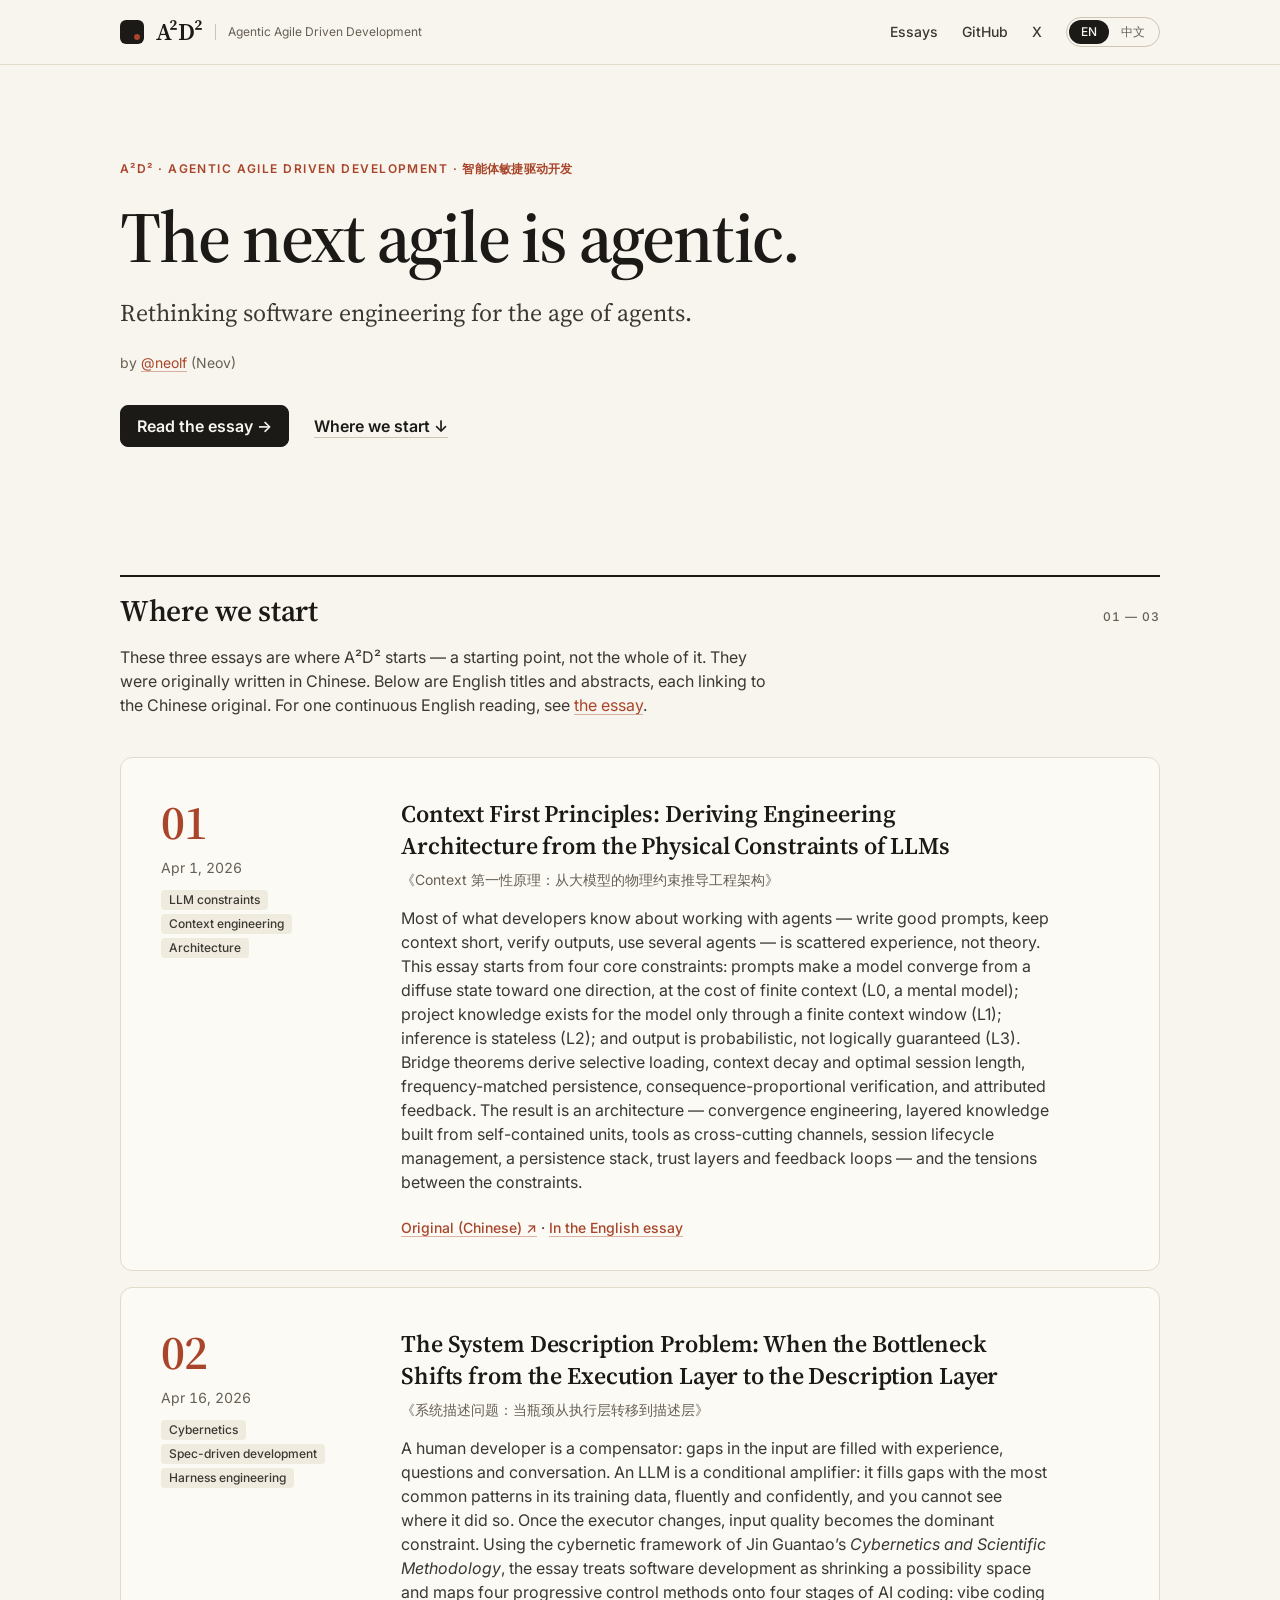
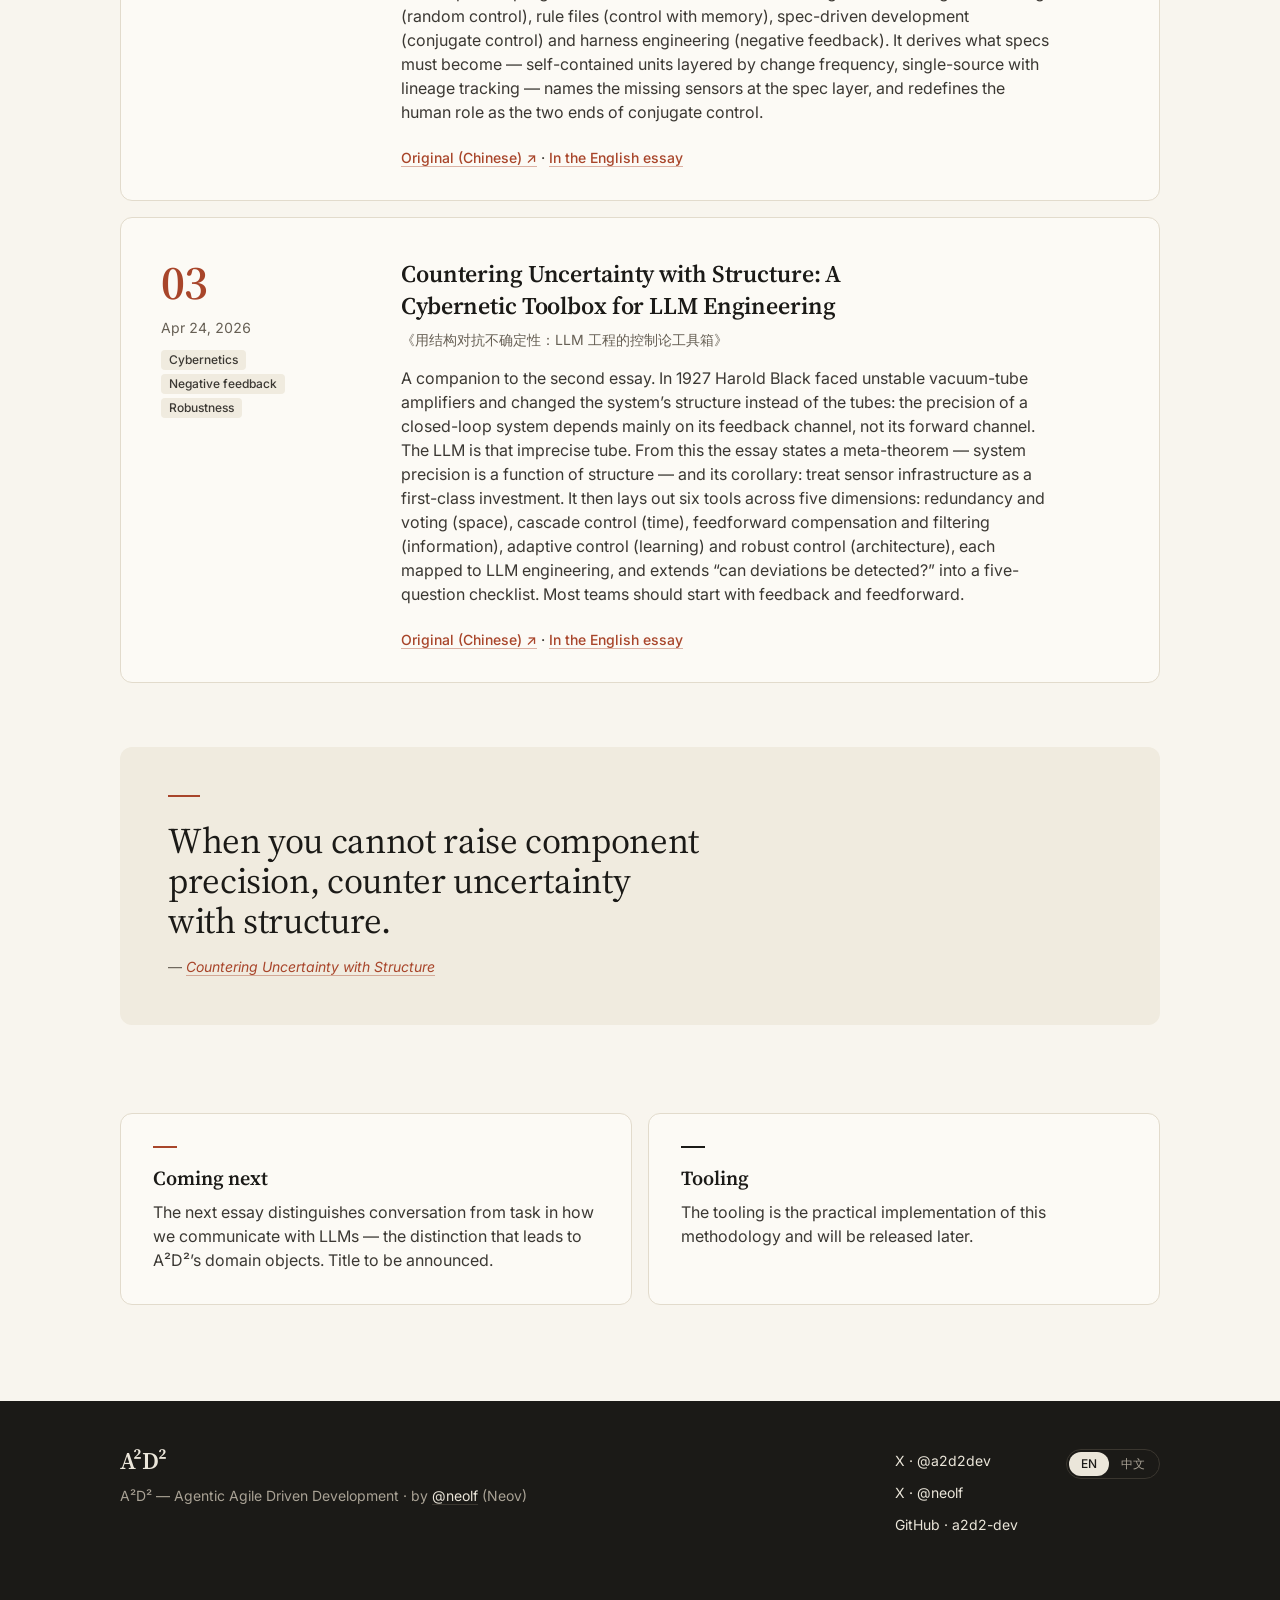
==== commit a4049f7b: "UI variant A: conservative polish Co-authored-by: LiuFeng <imneov@users.noreply.github.com>" ====
--- a/index.html
+++ b/index.html
@@ -37,6 +37,7 @@
 <script defer src="/_vercel/insights/script.js"></script>
 </head>
 <body>
+<a class="skip" href="#main">Skip to content</a>
 <header class="site">
   <div class="wrap">
     <a class="brand" href="/" aria-label="A²D² — Home"><span class="mark" aria-hidden="true"></span><span class="word">A²D²</span><span class="tagline">Agentic Agile Driven Development</span></a>
@@ -48,7 +49,7 @@
     </nav>
   </div>
 </header>
-<main class="page home">
+<main class="page home" id="main" tabindex="-1">
 <section class="hero">
   <p class="kicker">A²D² · Agentic Agile Driven Development · <span lang="zh-CN">智能体敏捷驱动开发</span></p>
   <h1>The next agile is agentic.</h1>
--- a/style.css
+++ b/style.css
@@ -1,196 +1,219 @@
-/* A²D² — restrained, designed. Ivory paper, ink, one rust accent. */
+/* ===== shared base: tokens, a11y, CJK (applies to every variant) ===== */
+@font-face{font-family:"A2 CJK Punct";src:local("PingFang SC"),local("Noto Sans CJK SC"),local("NotoSansCJKsc-Regular"),local("Source Han Sans SC"),local("Microsoft YaHei");unicode-range:U+2014,U+2018-2019,U+201C-201D,U+2026}
+@font-face{font-family:"A2 CJK Punct Serif";src:local("Songti SC"),local("Noto Serif CJK SC"),local("NotoSerifCJKsc-Regular"),local("Source Han Serif SC");unicode-range:U+2014,U+2018-2019,U+201C-201D,U+2026}
 :root{
-  --bg:#f8f5ee; --surface:#f0ebdf; --card:#fcfaf5;
-  --line:#e2dbcc; --line-2:#cdc4b1;
-  --ink:#1b1a17; --ink-2:#3b3833; --muted:#6c665b;
-  --accent:#a8452a; --accent-2:#8a361f; --accent-soft:#f2e1d6;
-  --foot-bg:#1b1a17; --foot-ink:#ebe6da; --foot-muted:#a29b8d; --foot-line:#34312b;
-  --serif:"Source Serif 4","Source Serif Pro",Georgia,"Times New Roman",serif;
-  --sans:Inter,ui-sans-serif,system-ui,-apple-system,"Segoe UI",Roboto,"Helvetica Neue",Arial,sans-serif;
-  --zh-sans:"PingFang SC","Hiragino Sans GB","Noto Sans SC","Source Han Sans SC","Microsoft YaHei",sans-serif;
-  --zh-serif:"Noto Serif SC","Source Han Serif SC","Songti SC",serif;
-  --wide:1040px; --measure:712px;
+  /* spacing scale (skill B2) */
+  --s1:4px;--s2:8px;--s3:12px;--s4:16px;--s5:24px;--s6:32px;--s7:40px;--s8:48px;--s9:64px;--s10:80px;--s11:96px;
+  --ease:cubic-bezier(.32,.72,0,1);--t:240ms;
+  --zh-sans:"PingFang SC","Hiragino Sans GB","Noto Sans SC","Noto Sans CJK SC","Source Han Sans SC","Microsoft YaHei",sans-serif;
+  --zh-serif:"Noto Serif SC","Source Han Serif SC","Noto Serif CJK SC","Songti SC",serif;
   color-scheme:light dark;
 }
+*{box-sizing:border-box}
+html{-webkit-text-size-adjust:100%;text-size-adjust:100%;scroll-padding-top:var(--s5)}
+@media (prefers-reduced-motion:no-preference){html{scroll-behavior:smooth}}
+body{margin:0;-webkit-font-smoothing:antialiased;font-feature-settings:"kern","liga"}
+p,li,figcaption,blockquote{text-wrap:pretty}
+h1,h2,h3{text-wrap:balance}
+html[lang="zh-CN"] body{line-break:strict;text-autospace:normal;text-spacing-trim:normal;word-break:normal;overflow-wrap:break-word}
+html[lang="zh-CN"] :is(h1,h2,h3){overflow-wrap:normal}
+:focus-visible{outline:2px solid var(--accent);outline-offset:3px;border-radius:2px}
+main:focus{outline:none}
+.skip{position:absolute;left:var(--s4);top:-64px;z-index:20;padding:var(--s2) var(--s3);border-radius:6px;background:var(--ink);color:var(--bg);font:600 14px/20px var(--sans);text-decoration:none;transition:top var(--t) var(--ease)}
+.skip:focus{top:var(--s3);color:var(--bg)}
+a{transition:color var(--t) var(--ease),text-decoration-color var(--t) var(--ease),border-color var(--t) var(--ease),background-color var(--t) var(--ease)}
+@media (prefers-reduced-motion:reduce){*,*::before,*::after{transition:none!important;scroll-behavior:auto!important}}
+/* ===== Variant A — conservative polish of the live design ===== */
+:root{
+  --bg:#f8f5ee;--surface:#f0ebdf;--card:#fcfaf5;
+  --line:#e2dbcc;--line-2:#cdc4b1;
+  --ink:#1b1a17;--ink-2:#3b3833;--muted:#665f54;
+  --accent:#a8452a;--accent-2:#8a361f;
+  --foot-bg:#1b1a17;--foot-ink:#ebe6da;--foot-muted:#a9a295;--foot-line:#3a362f;
+  --serif:"Source Serif 4","Source Serif Pro",Georgia,serif;
+  --sans:Inter,ui-sans-serif,system-ui,-apple-system,"Segoe UI",sans-serif;
+  --wide:1040px;--measure:720px;
+}
 @media (prefers-color-scheme:dark){:root{
-  --bg:#151412; --surface:#1e1c19; --card:#1a1916;
-  --line:#2e2b26; --line-2:#433f37;
-  --ink:#ece7db; --ink-2:#cfc9bc; --muted:#9c958a;
-  --accent:#e08760; --accent-2:#eea283; --accent-soft:#3a2419;
-  --foot-bg:#0f0e0c; --foot-ink:#e4dfd3; --foot-muted:#8f897e; --foot-line:#27251f;
+  --bg:#131209;--surface:#1d1c14;--card:#18170f;
+  --line:#2c2a21;--line-2:#423f34;
+  --ink:#ece7db;--ink-2:#d0cabd;--muted:#a19a8d;
+  --accent:#e08760;--accent-2:#eea283;
+  --foot-bg:#0d0c06;--foot-ink:#e4dfd3;--foot-muted:#968f83;--foot-line:#2a281f;
 }}
-*{box-sizing:border-box}
-html{-webkit-text-size-adjust:100%;text-size-adjust:100%}
-body{margin:0;background:var(--bg);color:var(--ink);font:400 17px/1.65 var(--sans);font-feature-settings:"kern","liga";-webkit-font-smoothing:antialiased}
-html[lang="zh-CN"] body{font-family:var(--sans);font-family:Inter,var(--zh-sans);line-height:1.85}
-a{color:var(--accent);text-decoration:underline;text-decoration-thickness:1px;text-underline-offset:.2em;text-decoration-color:color-mix(in srgb,var(--accent) 40%,transparent);transition:color .15s ease,text-decoration-color .15s ease,border-color .15s ease,background-color .15s ease}
+body{background:var(--bg);color:var(--ink);font:400 16px/24px var(--sans)}
+html[lang="zh-CN"] body{font-family:"A2 CJK Punct",Inter,var(--zh-sans);line-height:1.85}
+a{color:var(--accent);text-decoration:underline;text-decoration-thickness:1px;text-underline-offset:.2em;text-decoration-color:color-mix(in srgb,var(--accent) 40%,transparent)}
 a:hover{color:var(--accent-2);text-decoration-color:currentColor}
-:focus-visible{outline:2px solid var(--accent);outline-offset:3px;border-radius:2px}
 strong{font-weight:600;color:var(--ink)}
 .wrap{width:min(100% - 48px,var(--wide));margin-inline:auto}
 .page{width:min(100% - 48px,var(--measure));margin-inline:auto}
 .page.home{width:min(100% - 48px,var(--wide))}
-h1,h2,h3{color:var(--ink);text-wrap:balance}
-h1,h2{font-family:var(--serif);font-weight:600;letter-spacing:-.012em}
-html[lang="zh-CN"] h1,html[lang="zh-CN"] h2{font-family:"Source Serif 4",var(--zh-serif);letter-spacing:0}
-
-/* ---------- header ---------- */
+h1,h2,h3{color:var(--ink)}
+h1,h2{font-family:var(--serif);font-weight:600}
+html[lang="zh-CN"] :is(h1,h2){font-family:"A2 CJK Punct Serif","Source Serif 4",var(--zh-serif);letter-spacing:0}
+
+/* header */
 header.site{border-bottom:1px solid var(--line);background:var(--bg)}
-header.site .wrap{display:flex;align-items:center;justify-content:space-between;gap:16px 28px;min-height:68px;flex-wrap:wrap;padding-block:12px}
-.brand{display:inline-flex;align-items:center;gap:10px;color:var(--ink);text-decoration:none}
+header.site .wrap{display:flex;align-items:center;justify-content:space-between;gap:var(--s4) var(--s6);min-height:64px;flex-wrap:wrap;padding-block:var(--s3)}
+.brand{display:inline-flex;align-items:center;gap:var(--s3);color:var(--ink);text-decoration:none}
 .brand:hover{color:var(--ink)}
-.mark{position:relative;width:22px;height:22px;border-radius:5px;background:var(--ink);flex:none}
+.mark{position:relative;width:24px;height:24px;border-radius:6px;background:var(--ink);flex:none}
 .mark::after{content:"";position:absolute;right:4px;bottom:4px;width:6px;height:6px;border-radius:50%;background:var(--accent)}
-.brand .word{font-family:var(--serif);font-weight:600;font-size:1.35rem;letter-spacing:-.01em;line-height:1}
-.brand .tagline{font-size:.8rem;color:var(--muted);padding-left:12px;margin-left:2px;border-left:1px solid var(--line-2);line-height:1.2}
-header.site nav{display:flex;align-items:center;gap:6px 22px;flex-wrap:wrap;font-size:.92rem;font-weight:500}
-header.site nav>a{color:var(--ink-2);text-decoration:none;padding:4px 0;border-bottom:1px solid transparent}
-header.site nav>a:hover,header.site nav>a[aria-current="page"]{color:var(--ink);border-bottom-color:var(--accent)}
-.lang{display:inline-flex;border:1px solid var(--line-2);border-radius:999px;padding:2px;font-size:.8rem;font-weight:500;line-height:1}
-.lang>*{padding:5px 10px;border-radius:999px;text-decoration:none}
+.brand .word{font:600 24px/1 var(--serif);letter-spacing:-.01em}
+.brand .tagline{font-size:12px;line-height:16px;color:var(--muted);padding-left:var(--s3);border-left:1px solid var(--line-2)}
+header.site nav{display:flex;align-items:center;gap:var(--s2) var(--s5);flex-wrap:wrap;font:500 14px/20px var(--sans)}
+header.site nav>a{color:var(--ink-2);text-decoration:none;padding:var(--s2) 0;box-shadow:inset 0 -1px 0 transparent}
+header.site nav>a:hover{color:var(--ink);box-shadow:inset 0 -1px 0 var(--line-2)}
+header.site nav>a[aria-current="page"]{color:var(--ink);box-shadow:inset 0 -2px 0 var(--accent)}
+.lang{display:inline-flex;border:1px solid var(--line-2);border-radius:999px;padding:2px;font:500 12px/16px var(--sans)}
+.lang>*{padding:4px 12px;border-radius:999px;text-decoration:none}
 .lang a{color:var(--muted)}
 .lang a:hover{color:var(--ink);background:var(--surface)}
 .lang [aria-current]{background:var(--ink);color:var(--bg)}
 
-/* ---------- shared bits ---------- */
-.kicker{font:600 .75rem/1.4 var(--sans);letter-spacing:.12em;text-transform:uppercase;color:var(--accent);margin:0 0 18px}
-html[lang="zh-CN"] .kicker{letter-spacing:.06em}
+/* shared */
+.kicker{font:600 12px/16px var(--sans);letter-spacing:.12em;text-transform:uppercase;color:var(--accent);margin:0 0 var(--s5)}
+html[lang="zh-CN"] .kicker{letter-spacing:.04em}
 .kicker span{text-transform:none;letter-spacing:.02em}
-.byline{font-size:.9rem;color:var(--muted);margin:0}
-.muted{color:var(--muted)} .small{font-size:.875rem}
-
-/* ---------- home ---------- */
-.hero{padding:88px 0 72px;border-bottom:1px solid var(--line)}
-.hero h1{font-size:clamp(2.4rem,5.6vw,4.25rem);line-height:1.06;margin:0 0 24px;max-width:15ch}
-html[lang="zh-CN"] .hero h1{max-width:none;line-height:1.2}
-.hero .lede{font-family:var(--serif);font-size:clamp(1.15rem,2vw,1.42rem);line-height:1.5;color:var(--ink-2);max-width:36em;margin:0 0 26px}
-html[lang="zh-CN"] .hero .lede{font-family:Inter,var(--zh-sans);line-height:1.75;max-width:34em}
-.actions{display:flex;flex-wrap:wrap;gap:12px;margin:30px 0 0}
-.btn{display:inline-block;padding:10px 18px;border-radius:6px;background:var(--ink);color:var(--bg);font-weight:500;font-size:.92rem;text-decoration:none;border:1px solid var(--ink)}
+.byline{font-size:14px;line-height:20px;color:var(--muted);margin:0}
+.muted{color:var(--muted)}.small{font-size:14px;line-height:20px}
+
+/* home */
+.hero{padding:var(--s11) 0 var(--s9)}
+.hero h1{font-size:72px;line-height:1;letter-spacing:-.025em;margin:0 0 var(--s5);max-width:680px}
+html[lang="zh-CN"] .hero h1{line-height:1.2;letter-spacing:0}
+.hero .lede{font:400 24px/32px var(--serif);color:var(--ink-2);max-width:680px;margin:0 0 var(--s5)}
+html[lang="zh-CN"] .hero .lede{font-family:"A2 CJK Punct",Inter,var(--zh-sans);font-size:20px;line-height:1.7}
+.actions{display:flex;flex-wrap:wrap;align-items:center;gap:var(--s3) var(--s5);margin:var(--s6) 0 0}
+.btn{display:inline-flex;align-items:center;gap:var(--s2);padding:var(--s2) var(--s4);min-height:40px;border-radius:8px;background:var(--ink);color:var(--bg);font:600 16px/24px var(--sans);text-decoration:none;border:1px solid var(--ink);transition:background-color var(--t) var(--ease),border-color var(--t) var(--ease),transform var(--t) var(--ease)}
 .btn:hover{background:var(--accent);border-color:var(--accent);color:#fff}
-.btn.ghost{background:transparent;color:var(--ink);border-color:var(--line-2)}
-.btn.ghost:hover{border-color:var(--ink);background:transparent;color:var(--ink)}
-
-.block{padding:64px 0 24px}
-.section-head{display:flex;align-items:baseline;justify-content:space-between;border-top:2px solid var(--ink);padding-top:14px;margin-bottom:12px}
-.section-head h2{font-size:1.9rem;margin:0}
-.count{font:500 .8rem var(--sans);color:var(--muted);letter-spacing:.08em}
-.intro{color:var(--ink-2);max-width:44em;margin:0 0 32px}
-
-.cards{list-style:none;margin:0;padding:0;display:grid;gap:18px}
-.card{display:grid;grid-template-columns:200px 1fr;column-gap:40px;padding:30px 32px;background:var(--card);border:1px solid var(--line);border-radius:8px;transition:border-color .2s ease,background-color .2s ease}
+.btn:active{transform:translateY(1px)}
+.btn.ghost{background:none;border-color:transparent;padding-inline:0;color:var(--ink);text-decoration:underline;text-decoration-color:var(--line-2);text-underline-offset:.3em}
+.btn.ghost:hover{color:var(--accent-2);text-decoration-color:currentColor;background:none}
+
+.block{padding:var(--s9) 0 var(--s5)}
+.section-head{display:flex;align-items:baseline;justify-content:space-between;border-top:2px solid var(--ink);padding-top:var(--s4);margin-bottom:var(--s4)}
+.section-head h2{font-size:30px;line-height:36px;letter-spacing:-.01em;margin:0}
+.count{font:500 12px/16px var(--sans);color:var(--muted);letter-spacing:.08em;font-variant-numeric:tabular-nums}
+.intro{color:var(--ink-2);max-width:65ch;margin:0 0 var(--s7)}
+
+.cards{list-style:none;margin:0;padding:0;display:grid;gap:var(--s4)}
+.card{display:grid;grid-template-columns:192px minmax(0,1fr);column-gap:var(--s8);padding:var(--s7) var(--s7) var(--s6);background:var(--card);border:1px solid var(--line);border-radius:12px;scroll-margin-top:var(--s5);transition:border-color var(--t) var(--ease)}
 .card:hover{border-color:var(--line-2)}
 .card:target{border-color:var(--accent)}
-.card>*{grid-column:2}
-.card-meta{grid-column:1;grid-row:1 / span 4;display:flex;flex-direction:column;gap:10px;align-items:flex-start}
-.num{font:600 2.6rem/1 var(--serif);color:var(--accent);letter-spacing:-.02em}
-.card time{font-size:.85rem;color:var(--muted);font-variant-numeric:tabular-nums}
-.tags{list-style:none;margin:2px 0 0;padding:0;display:flex;flex-wrap:wrap;gap:6px}
-.tags li{font-size:.74rem;font-weight:500;line-height:1;padding:5px 8px;border-radius:4px;background:var(--surface);color:var(--ink-2);border:1px solid var(--line)}
-.card h3{font-family:var(--serif);font-weight:600;font-size:1.42rem;line-height:1.28;margin:0 0 6px}
-html[lang="zh-CN"] .card h3{font-family:"Source Serif 4",var(--zh-serif);font-size:1.3rem;line-height:1.45}
+.card>*{grid-column:2;max-width:65ch}
+.card-meta{grid-column:1;grid-row:1 / span 4;display:flex;flex-direction:column;gap:var(--s3);align-items:flex-start}
+.num{font:600 48px/1 var(--serif);color:var(--accent);letter-spacing:-.02em;font-variant-numeric:lining-nums}
+.card time{font-size:14px;line-height:20px;color:var(--muted);font-variant-numeric:tabular-nums}
+.tags{list-style:none;margin:0;padding:0;display:flex;flex-wrap:wrap;gap:var(--s1) var(--s2)}
+.tags li{font:500 12px/16px var(--sans);white-space:nowrap;padding:2px var(--s2);border-radius:4px;background:var(--surface);color:var(--ink-2)}
+.card h3{font:600 24px/32px var(--serif);letter-spacing:-.005em;margin:0 0 var(--s2)}
+html[lang="zh-CN"] .card h3{font-family:"A2 CJK Punct Serif","Source Serif 4",var(--zh-serif);font-size:20px;line-height:1.5}
 .card h3 a{color:var(--ink);text-decoration:underline;text-decoration-color:transparent;text-decoration-thickness:1px;text-underline-offset:.22em}
 .card h3 a:hover{color:var(--accent-2);text-decoration-color:currentColor}
-.card .alt{font-size:.9rem;color:var(--muted);margin:0 0 14px}
-.card p{margin:0 0 14px;color:var(--ink-2);font-size:.98rem}
-.card .card-links{margin:4px 0 0;font-size:.88rem;font-weight:500;padding-top:14px;border-top:1px dashed var(--line-2)}
-
-.pull{margin:56px 0;padding:44px 48px;background:var(--surface);border-radius:8px;position:relative}
-.pull::before{content:"";position:absolute;left:0;top:44px;bottom:44px;width:3px;background:var(--accent)}
-.pull blockquote{margin:0;border:0;padding:0}
-.pull blockquote p{font:italic 400 clamp(1.4rem,2.8vw,2rem)/1.35 var(--serif);color:var(--ink);margin:0;max-width:30em}
-html[lang="zh-CN"] .pull blockquote p{font-style:normal;font-family:"Source Serif 4",var(--zh-serif);font-weight:600;line-height:1.55}
-.pull figcaption{margin-top:16px;font-size:.88rem;color:var(--muted)}
-
-.notes{display:grid;grid-template-columns:1fr 1fr;gap:18px;padding-bottom:88px}
-.note{padding:26px 28px;border:1px solid var(--line);border-top:2px solid var(--ink);border-radius:0 0 8px 8px;background:var(--card)}
-.note:first-child{border-top-color:var(--accent)}
-.note h2{font-size:1.25rem;margin:0 0 8px}
-.note p{margin:0;color:var(--ink-2);font-size:.98rem}
-
-/* ---------- article ---------- */
-.article{padding-bottom:96px;font:400 1.15rem/1.72 var(--serif);color:var(--ink)}
-html[lang="zh-CN"] .article{font:400 1.06rem/1.9 Inter,var(--zh-sans);text-align:justify;text-justify:inter-character}
-.article-head{padding:72px 0 32px;margin-bottom:32px;border-bottom:1px solid var(--line)}
-.article-head h1{font-size:clamp(2.2rem,5vw,3.3rem);line-height:1.1;margin:0 0 14px}
-html[lang="zh-CN"] .article-head h1{line-height:1.3;text-align:left}
-.article-head .sub{font:italic 400 1.25rem/1.45 var(--serif);color:var(--ink-2);margin:0 0 18px}
-html[lang="zh-CN"] .article-head .sub{font:400 1.1rem/1.6 Inter,var(--zh-sans);text-align:left}
+.card .alt{font-size:14px;line-height:20px;color:var(--muted);margin:0 0 var(--s4)}
+.card p{margin:0 0 var(--s4);color:var(--ink-2)}
+.card .card-links{margin:0;padding-top:var(--s2);font:500 14px/20px var(--sans)}
+
+.pull{margin:var(--s9) 0;padding:var(--s8);background:var(--surface);border-radius:12px}
+.pull::before{content:"";display:block;width:32px;height:2px;background:var(--accent);margin-bottom:var(--s5)}
+.pull blockquote{margin:0;padding:0}
+.pull blockquote p{font:400 36px/40px var(--serif);letter-spacing:-.01em;color:var(--ink);margin:0;max-width:680px}
+html[lang="zh-CN"] .pull blockquote p{font:600 30px/1.5 "A2 CJK Punct Serif","Source Serif 4",var(--zh-serif)}
+.pull figcaption{margin-top:var(--s4);font-size:14px;line-height:20px;color:var(--muted)}
+
+.notes{display:grid;grid-template-columns:1fr 1fr;gap:var(--s4);padding-bottom:var(--s11)}
+.note{padding:var(--s6);border:1px solid var(--line);border-radius:12px;background:var(--card)}
+.note h2{font-size:20px;line-height:28px;margin:0 0 var(--s2)}
+.note h2::before{content:"";display:block;width:24px;height:2px;background:var(--ink);margin-bottom:var(--s4)}
+.note:first-child h2::before{background:var(--accent)}
+.note p{margin:0;color:var(--ink-2)}
+
+/* article */
+.article{padding-bottom:var(--s11);font:400 18px/28px var(--serif);color:var(--ink)}
+html[lang="zh-CN"] .article{font:400 17px/1.9 "A2 CJK Punct",Inter,var(--zh-sans);text-align:justify;text-justify:inter-character}
+.article-head{padding:var(--s10) 0 var(--s6);margin-bottom:var(--s6);border-bottom:1px solid var(--line)}
+.article-head h1{font-size:48px;line-height:1.05;letter-spacing:-.02em;margin:0 0 var(--s4)}
+html[lang="zh-CN"] .article-head h1{line-height:1.3;letter-spacing:0;text-align:left}
+.article-head .sub{font:400 20px/28px var(--serif);color:var(--ink-2);margin:0 0 var(--s4)}
+html[lang="zh-CN"] .article-head .sub{font:400 18px/1.7 "A2 CJK Punct",Inter,var(--zh-sans);text-align:left}
 .article .byline{font-family:var(--sans)}
-html[lang="zh-CN"] .article .byline{font-family:Inter,var(--zh-sans)}
-.article>p.muted.small,.article li .small{font-family:var(--sans);line-height:1.6}
-html[lang="zh-CN"] .article>p.muted.small{font-family:Inter,var(--zh-sans)}
-.article p{margin:0 0 1.1em}
-.article ul,.article ol{padding-left:1.3em;margin:0 0 1.2em}
-.article li{margin:.35em 0}
+.article-head p.muted.small{font-family:var(--sans);margin:var(--s5) 0 0;max-width:65ch}
+html[lang="zh-CN"] :is(.article .byline,.article-head p.muted.small,.article>p.muted.small){font-family:"A2 CJK Punct",Inter,var(--zh-sans);text-align:left}
+.article>p.muted.small,.article li .small{font-family:var(--sans)}
+.article p{margin:0 0 var(--s5)}
+.article ul,.article ol{padding-left:1.3em;margin:0 0 var(--s5)}
+.article li{margin:var(--s2) 0}
 .article li::marker{color:var(--accent)}
-.toc{margin:32px 0 8px;padding:22px 26px;background:var(--surface);border-radius:8px;font:400 .93rem/1.5 var(--sans)}
-html[lang="zh-CN"] .toc{font-family:Inter,var(--zh-sans);text-align:left}
-.toc strong{display:block;font-size:.72rem;letter-spacing:.12em;text-transform:uppercase;color:var(--muted);margin-bottom:10px}
-.toc ol{columns:2;column-gap:32px;margin:0;padding-left:1.4em}
-.toc li{margin:0 0 6px;break-inside:avoid}
+.toc{margin:var(--s6) 0 var(--s2);padding:var(--s5) var(--s6);background:var(--surface);border-radius:12px;font:400 14px/20px var(--sans)}
+html[lang="zh-CN"] .toc{font-family:"A2 CJK Punct",Inter,var(--zh-sans);text-align:left}
+.toc strong{display:block;font:600 12px/16px var(--sans);letter-spacing:.12em;text-transform:uppercase;color:var(--muted);margin-bottom:var(--s3)}
+.toc ol{columns:2;column-gap:var(--s6);margin:0;padding-left:1.6em}
+.toc li{margin:0 0 var(--s2);break-inside:avoid}
 .toc li::marker{color:var(--muted);font-variant-numeric:tabular-nums}
 .toc a{color:var(--ink-2);text-decoration:none}
-.toc a:hover{color:var(--accent)}
-.article h2{position:relative;font-size:1.75rem;line-height:1.25;margin:2.6em 0 .55em;padding-top:22px;border-top:1px solid var(--line);scroll-margin-top:24px;text-align:left}
-.article h2::before{content:"";position:absolute;left:0;top:-2px;width:56px;height:3px;background:var(--accent)}
-.article h3{font:600 1.02rem/1.4 var(--sans);letter-spacing:.005em;margin:1.9em 0 .5em;text-align:left}
-html[lang="zh-CN"] .article h3{font-family:Inter,var(--zh-sans)}
-.src{font:500 .8rem/1.5 var(--sans);color:var(--muted);margin:-.2em 0 1.4em!important;text-align:left}
-html[lang="zh-CN"] .src{font-family:Inter,var(--zh-sans)}
+.toc a:hover{color:var(--accent);text-decoration:underline}
+.article h2{position:relative;font-size:30px;line-height:36px;letter-spacing:-.01em;margin:var(--s9) 0 var(--s3);padding-top:var(--s5);border-top:1px solid var(--line);text-align:left}
+.article h2::before{content:"";position:absolute;left:0;top:-2px;width:48px;height:3px;background:var(--accent)}
+.article h3{font:600 16px/24px var(--sans);margin:var(--s7) 0 var(--s2);text-align:left}
+html[lang="zh-CN"] .article h3{font-family:"A2 CJK Punct",Inter,var(--zh-sans)}
+.src{font:500 12px/16px var(--sans);color:var(--muted);margin:0 0 var(--s5)!important;text-align:left}
+html[lang="zh-CN"] .src{font-family:"A2 CJK Punct",Inter,var(--zh-sans)}
 .src a{color:var(--muted);text-decoration-color:var(--line-2)}
 .src a:hover{color:var(--accent)}
-.article blockquote{margin:1.6em 0;padding:4px 0 4px 24px;border-left:3px solid var(--accent)}
-.article blockquote p{font:italic 400 1.38rem/1.45 var(--serif);color:var(--ink);margin:0}
-html[lang="zh-CN"] .article blockquote p{font:600 1.12rem/1.8 "Source Serif 4",var(--zh-serif);text-align:left}
-
-/* ---------- footer ---------- */
-footer.site{background:var(--foot-bg);color:var(--foot-ink);font-size:.9rem}
-footer.site .wrap{display:grid;grid-template-columns:1fr auto auto;align-items:start;gap:24px 48px;padding:48px 0 52px}
-.foot-brand .word{font:600 1.6rem/1 var(--serif);letter-spacing:-.01em}
-.foot-brand p{margin:12px 0 0;color:var(--foot-muted);max-width:32em}
+.article blockquote{margin:var(--s6) 0;padding:var(--s1) 0 var(--s1) var(--s5);border-left:3px solid var(--accent)}
+.article blockquote p{font:400 24px/32px var(--serif);color:var(--ink);margin:0}
+html[lang="zh-CN"] .article blockquote p{font:600 18px/1.8 "A2 CJK Punct Serif","Source Serif 4",var(--zh-serif);text-align:left}
+
+/* footer */
+footer.site{background:var(--foot-bg);color:var(--foot-ink);font-size:14px;line-height:20px}
+footer.site .wrap{display:grid;grid-template-columns:1fr auto auto;align-items:start;gap:var(--s5) var(--s8);padding:var(--s8) 0 var(--s9)}
+footer.site :focus-visible{outline-color:var(--foot-ink)}
+.foot-brand .word{font:600 24px/1 var(--serif);letter-spacing:-.01em}
+.foot-brand p{margin:var(--s3) 0 0;color:var(--foot-muted);max-width:32em}
 footer.site a{color:var(--foot-ink);text-decoration-color:var(--foot-line)}
 footer.site a:hover{color:#fff;text-decoration-color:var(--accent)}
-footer.site nav{display:flex;flex-direction:column;gap:8px}
-footer.site nav a{text-decoration:none;border-bottom:1px solid transparent;width:max-content}
-footer.site nav a:hover{border-bottom-color:var(--accent)}
-footer.site .lang{border-color:var(--foot-line)}
+footer.site nav{display:flex;flex-direction:column;gap:var(--s2)}
+footer.site nav a{text-decoration:none;width:max-content;padding:2px 0;box-shadow:inset 0 -1px 0 transparent}
+footer.site nav a:hover{box-shadow:inset 0 -1px 0 var(--accent)}
+footer.site .lang{border-color:var(--foot-line);justify-self:start;width:max-content}
 footer.site .lang a{color:var(--foot-muted)}
 footer.site .lang a:hover{background:var(--foot-line);color:var(--foot-ink)}
 footer.site .lang [aria-current]{background:var(--foot-ink);color:var(--foot-bg)}
 
-/* ---------- responsive ---------- */
+/* responsive */
 @media (max-width:900px){
   .brand .tagline{display:none}
-  .card{grid-template-columns:1fr;padding:24px 22px}
+  .card{grid-template-columns:1fr;padding:var(--s5)}
   .card>*,.card-meta{grid-column:1;grid-row:auto}
-  .card-meta{flex-direction:row;flex-wrap:wrap;align-items:center;gap:8px 14px;margin-bottom:14px}
-  .num{font-size:1.6rem}
+  .card-meta{flex-direction:row;flex-wrap:wrap;align-items:center;gap:var(--s2) var(--s3);margin-bottom:var(--s4)}
+  .num{font-size:30px}
   .notes{grid-template-columns:1fr}
   footer.site .wrap{grid-template-columns:1fr}
 }
 @media (max-width:600px){
-  .wrap,.page,.page.home{width:min(100% - 36px,var(--wide))}
-  header.site .wrap{min-height:0;gap:10px 16px}
-  header.site nav{gap:6px 16px;font-size:.88rem}
-  .hero{padding:52px 0 48px}
-  .hero h1{font-size:2.3rem}
-  .br{display:none}
-  .block{padding-top:44px}
-  .section-head h2{font-size:1.55rem}
-  .card h3{font-size:1.24rem}
-  .pull{padding:30px 24px 30px 28px;margin:40px 0}
-  .pull::before{top:30px;bottom:30px}
-  .article{font-size:1.08rem}
-  html[lang="zh-CN"] .article{font-size:1rem;text-align:left}
-  .article-head{padding-top:44px}
-  .article h2{font-size:1.45rem}
-  .article blockquote p{font-size:1.2rem}
-  .toc{padding:18px 20px}
+  .wrap,.page,.page.home{width:min(100% - 40px,var(--wide))}
+  header.site .wrap{min-height:0;gap:var(--s2) var(--s4)}
+  header.site nav{gap:0 var(--s4)}
+  header.site nav>a{padding:var(--s3) 0}
+  .lang>*{padding:var(--s2) var(--s3)}
+  .hero{padding:var(--s9) 0 var(--s8)}
+  .hero h1{font-size:48px}
+  html[lang="zh-CN"] .hero h1{font-size:36px}
+  .hero .lede{font-size:20px;line-height:28px}
+  .hero .kicker span{display:block;margin-top:var(--s1)}
+  .block{padding-top:var(--s8)}
+  .section-head h2{font-size:24px;line-height:32px}
+  .card h3{font-size:20px;line-height:28px}
+  .pull{padding:var(--s6) var(--s5);margin:var(--s8) 0}
+  .pull blockquote p{font-size:24px;line-height:32px}
+  html[lang="zh-CN"] .pull blockquote p{font-size:20px}
+  html[lang="zh-CN"] .article{font-size:16px;text-align:left}
+  .article-head{padding-top:var(--s8)}
+  .article-head h1{font-size:36px;line-height:40px}
+  .article h2{font-size:24px;line-height:32px}
+  .article blockquote p{font-size:20px;line-height:28px}
+  .toc{padding:var(--s4) var(--s5)}
   .toc ol{columns:1}
 }
-@media (prefers-reduced-motion:reduce){*{transition:none!important}}
-.article-head p.muted.small{font-family:var(--sans);line-height:1.6;margin:22px 0 0}
-html[lang="zh-CN"] .article-head p.muted.small{font-family:Inter,var(--zh-sans);text-align:left}
-@media (max-width:600px){.hero .kicker span{display:block;margin-top:4px}}
-footer.site .lang{justify-self:start;align-self:start;width:max-content}
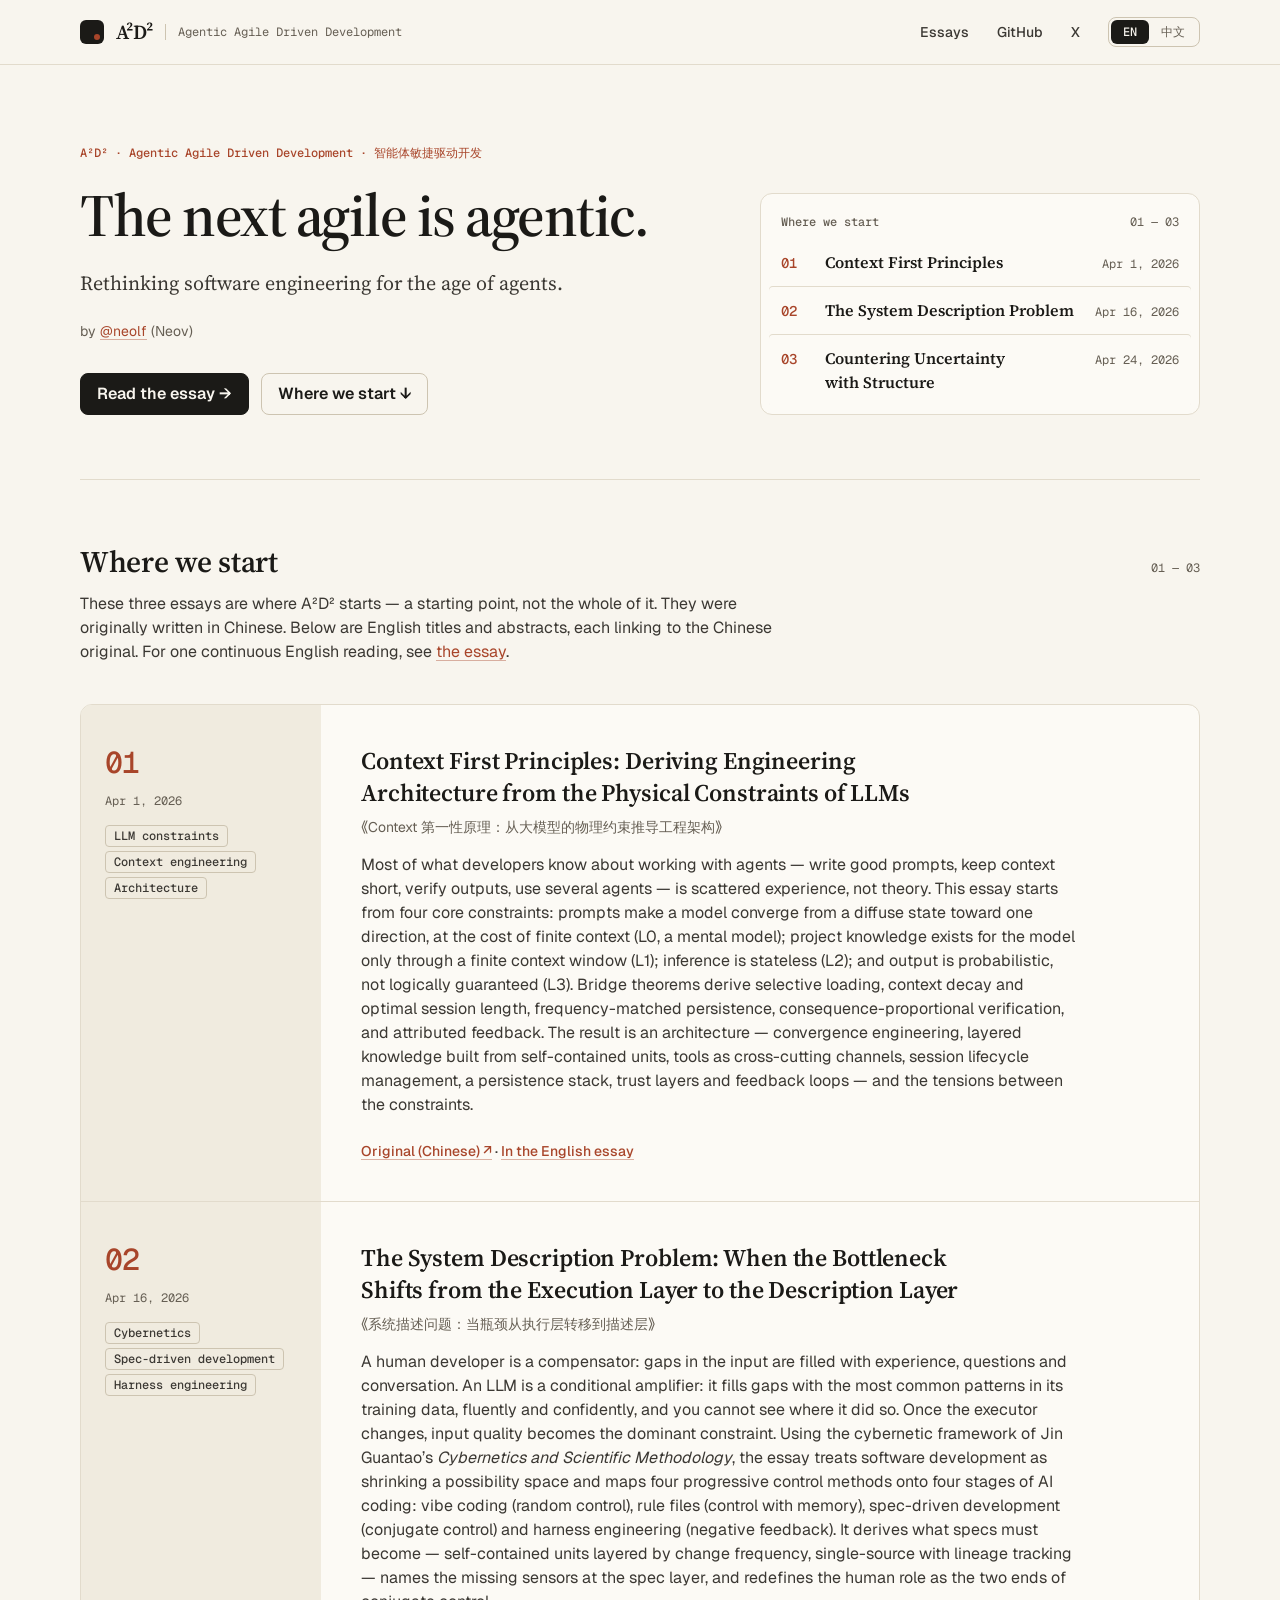
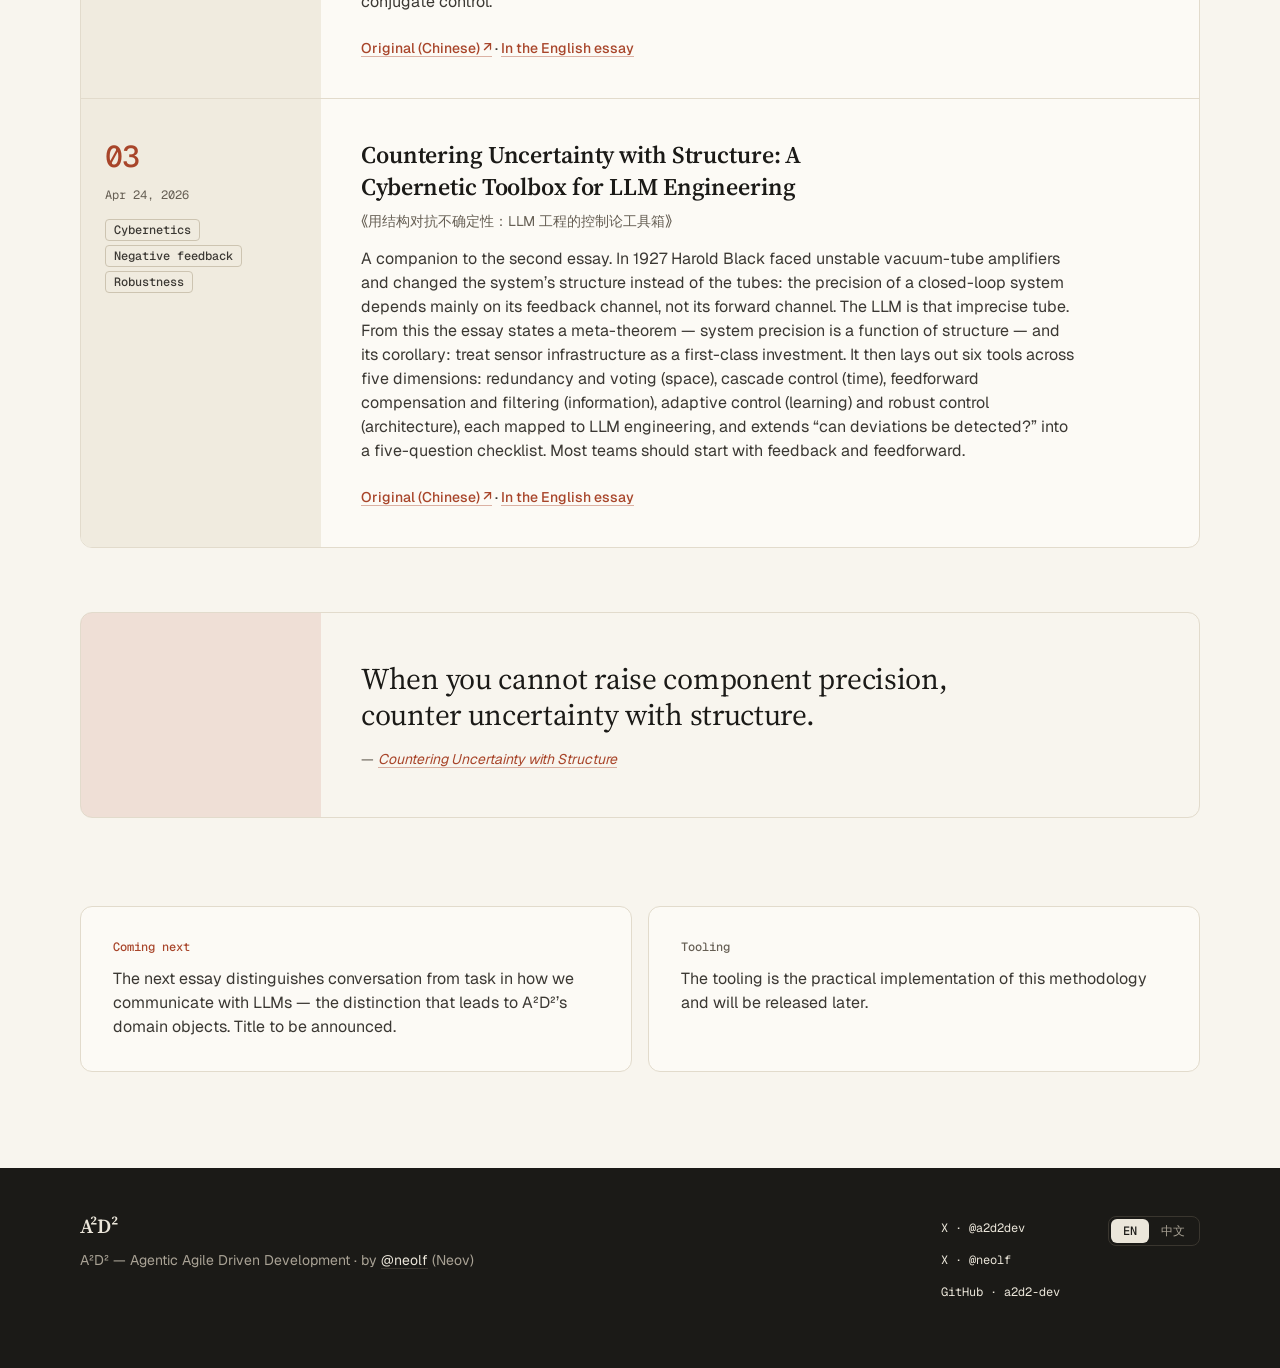
==== commit 1e023a3d: "UI variant C: structured/product Co-authored-by: LiuFeng <imneov@users.noreply.github.com>" ====
--- a/index.html
+++ b/index.html
@@ -15,7 +15,7 @@
 <link rel="icon" href="/favicon.svg" type="image/svg+xml">
 <link rel="preconnect" href="https://fonts.googleapis.com">
 <link rel="preconnect" href="https://fonts.gstatic.com" crossorigin>
-<link rel="stylesheet" href="https://fonts.googleapis.com/css2?family=Inter:wght@400;500;600&amp;family=Source+Serif+4:ital,wght@0,400;0,600;1,400&amp;display=swap">
+<link rel="stylesheet" href="https://fonts.googleapis.com/css2?family=Geist:wght@400;500;600&amp;family=Geist+Mono:wght@400;500&amp;family=Source+Serif+4:ital,wght@0,400;0,600;1,400&amp;display=swap">
 <link rel="stylesheet" href="/style.css">
 <meta property="og:type" content="website">
 <meta property="og:url" content="https://a2d2.dev/">
@@ -51,11 +51,21 @@
 </header>
 <main class="page home" id="main" tabindex="-1">
 <section class="hero">
+ <div class="hero-main">
   <p class="kicker">A²D² · Agentic Agile Driven Development · <span lang="zh-CN">智能体敏捷驱动开发</span></p>
   <h1>The next agile is agentic.</h1>
   <p class="lede">Rethinking software engineering for the age of agents.</p>
   <p class="byline">by <a href="https://x.com/neolf">@neolf</a> (Neov)</p>
   <p class="actions"><a class="btn" href="/essays">Read the essay →</a><a class="btn ghost" href="#start">Where we start ↓</a></p>
+ </div>
+  <nav class="hero-index" aria-label="Where we start">
+    <p class="ix-head"><span>Where we start</span><span class="count">01 — 03</span></p>
+    <ol>
+      <li><a href="#context-first-principles"><span class="ix-num">01</span><span class="ix-title">Context First Principles</span><time datetime="2026-04-01">Apr 1, 2026</time></a></li>
+      <li><a href="#system-description-problem"><span class="ix-num">02</span><span class="ix-title">The System Description Problem</span><time datetime="2026-04-16">Apr 16, 2026</time></a></li>
+      <li><a href="#structure-vs-uncertainty"><span class="ix-num">03</span><span class="ix-title">Countering Uncertainty with Structure</span><time datetime="2026-04-24">Apr 24, 2026</time></a></li>
+    </ol>
+  </nav>
 </section>
 
 <section class="block" aria-labelledby="start">
--- a/style.css
+++ b/style.css
@@ -23,197 +23,221 @@
 .skip:focus{top:var(--s3);color:var(--bg)}
 a{transition:color var(--t) var(--ease),text-decoration-color var(--t) var(--ease),border-color var(--t) var(--ease),background-color var(--t) var(--ease)}
 @media (prefers-reduced-motion:reduce){*,*::before,*::after{transition:none!important;scroll-behavior:auto!important}}
-/* ===== Variant A — conservative polish of the live design ===== */
+/* ===== Variant C — structured / product-like: grid, index panel, sticky header + TOC rail ===== */
 :root{
   --bg:#f8f5ee;--surface:#f0ebdf;--card:#fcfaf5;
   --line:#e2dbcc;--line-2:#cdc4b1;
   --ink:#1b1a17;--ink-2:#3b3833;--muted:#665f54;
-  --accent:#a8452a;--accent-2:#8a361f;
+  --accent:#a8452a;--accent-2:#8a361f;--accent-soft:#f3e3d9;
   --foot-bg:#1b1a17;--foot-ink:#ebe6da;--foot-muted:#a9a295;--foot-line:#3a362f;
   --serif:"Source Serif 4","Source Serif Pro",Georgia,serif;
-  --sans:Inter,ui-sans-serif,system-ui,-apple-system,"Segoe UI",sans-serif;
-  --wide:1040px;--measure:720px;
+  --sans:Geist,ui-sans-serif,system-ui,-apple-system,"Segoe UI",sans-serif;
+  --mono:"Geist Mono",ui-monospace,SFMono-Regular,Menlo,monospace;
+  --wide:1120px;--measure:680px;
 }
 @media (prefers-color-scheme:dark){:root{
   --bg:#131209;--surface:#1d1c14;--card:#18170f;
   --line:#2c2a21;--line-2:#423f34;
   --ink:#ece7db;--ink-2:#d0cabd;--muted:#a19a8d;
-  --accent:#e08760;--accent-2:#eea283;
+  --accent:#e08760;--accent-2:#eea283;--accent-soft:#2c1d13;
   --foot-bg:#0d0c06;--foot-ink:#e4dfd3;--foot-muted:#968f83;--foot-line:#2a281f;
 }}
 body{background:var(--bg);color:var(--ink);font:400 16px/24px var(--sans)}
-html[lang="zh-CN"] body{font-family:"A2 CJK Punct",Inter,var(--zh-sans);line-height:1.85}
+html[lang="zh-CN"] body{font-family:"A2 CJK Punct",Geist,var(--zh-sans);line-height:1.85}
 a{color:var(--accent);text-decoration:underline;text-decoration-thickness:1px;text-underline-offset:.2em;text-decoration-color:color-mix(in srgb,var(--accent) 40%,transparent)}
 a:hover{color:var(--accent-2);text-decoration-color:currentColor}
-strong{font-weight:600;color:var(--ink)}
-.wrap{width:min(100% - 48px,var(--wide));margin-inline:auto}
+strong{font-weight:600}
+.wrap,.page.home{width:min(100% - 48px,var(--wide));margin-inline:auto}
 .page{width:min(100% - 48px,var(--measure));margin-inline:auto}
-.page.home{width:min(100% - 48px,var(--wide))}
 h1,h2,h3{color:var(--ink)}
 h1,h2{font-family:var(--serif);font-weight:600}
 html[lang="zh-CN"] :is(h1,h2){font-family:"A2 CJK Punct Serif","Source Serif 4",var(--zh-serif);letter-spacing:0}
 
-/* header */
-header.site{border-bottom:1px solid var(--line);background:var(--bg)}
-header.site .wrap{display:flex;align-items:center;justify-content:space-between;gap:var(--s4) var(--s6);min-height:64px;flex-wrap:wrap;padding-block:var(--s3)}
+/* sticky solid header (no glass) */
+header.site{position:sticky;top:0;z-index:10;background:var(--bg);border-bottom:1px solid var(--line)}
+header.site .wrap{display:flex;align-items:center;justify-content:space-between;gap:var(--s3) var(--s6);min-height:64px;flex-wrap:wrap;padding-block:var(--s2)}
 .brand{display:inline-flex;align-items:center;gap:var(--s3);color:var(--ink);text-decoration:none}
 .brand:hover{color:var(--ink)}
 .mark{position:relative;width:24px;height:24px;border-radius:6px;background:var(--ink);flex:none}
 .mark::after{content:"";position:absolute;right:4px;bottom:4px;width:6px;height:6px;border-radius:50%;background:var(--accent)}
-.brand .word{font:600 24px/1 var(--serif);letter-spacing:-.01em}
-.brand .tagline{font-size:12px;line-height:16px;color:var(--muted);padding-left:var(--s3);border-left:1px solid var(--line-2)}
-header.site nav{display:flex;align-items:center;gap:var(--s2) var(--s5);flex-wrap:wrap;font:500 14px/20px var(--sans)}
-header.site nav>a{color:var(--ink-2);text-decoration:none;padding:var(--s2) 0;box-shadow:inset 0 -1px 0 transparent}
-header.site nav>a:hover{color:var(--ink);box-shadow:inset 0 -1px 0 var(--line-2)}
-header.site nav>a[aria-current="page"]{color:var(--ink);box-shadow:inset 0 -2px 0 var(--accent)}
-.lang{display:inline-flex;border:1px solid var(--line-2);border-radius:999px;padding:2px;font:500 12px/16px var(--sans)}
-.lang>*{padding:4px 12px;border-radius:999px;text-decoration:none}
+.brand .word{font:600 20px/1 var(--serif);letter-spacing:-.01em}
+.brand .tagline{font:400 12px/16px var(--mono);color:var(--muted);padding-left:var(--s3);border-left:1px solid var(--line-2)}
+header.site nav{display:flex;align-items:center;gap:var(--s1);flex-wrap:wrap;font:500 14px/20px var(--sans)}
+header.site nav>a{color:var(--ink-2);text-decoration:none;padding:var(--s2) var(--s3);border-radius:8px}
+header.site nav>a:hover{color:var(--ink);background:var(--surface)}
+header.site nav>a[aria-current="page"]{color:var(--ink);background:var(--surface)}
+header.site nav .lang{margin-left:var(--s3)}
+.lang{display:inline-flex;border:1px solid var(--line-2);border-radius:8px;padding:2px;font:500 12px/16px var(--mono)}
+.lang>*{padding:var(--s1) var(--s3);border-radius:6px;text-decoration:none}
 .lang a{color:var(--muted)}
 .lang a:hover{color:var(--ink);background:var(--surface)}
 .lang [aria-current]{background:var(--ink);color:var(--bg)}
-
-/* shared */
-.kicker{font:600 12px/16px var(--sans);letter-spacing:.12em;text-transform:uppercase;color:var(--accent);margin:0 0 var(--s5)}
-html[lang="zh-CN"] .kicker{letter-spacing:.04em}
-.kicker span{text-transform:none;letter-spacing:.02em}
+html{scroll-padding-top:88px}
+
+.kicker{font:500 12px/16px var(--mono);color:var(--accent);margin:0 0 var(--s5)}
+.kicker span{letter-spacing:0}
 .byline{font-size:14px;line-height:20px;color:var(--muted);margin:0}
 .muted{color:var(--muted)}.small{font-size:14px;line-height:20px}
-
-/* home */
-.hero{padding:var(--s11) 0 var(--s9)}
-.hero h1{font-size:72px;line-height:1;letter-spacing:-.025em;margin:0 0 var(--s5);max-width:680px}
-html[lang="zh-CN"] .hero h1{line-height:1.2;letter-spacing:0}
-.hero .lede{font:400 24px/32px var(--serif);color:var(--ink-2);max-width:680px;margin:0 0 var(--s5)}
-html[lang="zh-CN"] .hero .lede{font-family:"A2 CJK Punct",Inter,var(--zh-sans);font-size:20px;line-height:1.7}
-.actions{display:flex;flex-wrap:wrap;align-items:center;gap:var(--s3) var(--s5);margin:var(--s6) 0 0}
-.btn{display:inline-flex;align-items:center;gap:var(--s2);padding:var(--s2) var(--s4);min-height:40px;border-radius:8px;background:var(--ink);color:var(--bg);font:600 16px/24px var(--sans);text-decoration:none;border:1px solid var(--ink);transition:background-color var(--t) var(--ease),border-color var(--t) var(--ease),transform var(--t) var(--ease)}
+.count{font:400 12px/16px var(--mono);color:var(--muted)}
+
+/* hero: two columns — statement + index panel */
+.hero{display:grid;grid-template-columns:minmax(0,7fr) minmax(0,5fr);gap:var(--s9);align-items:end;padding:var(--s10) 0 var(--s9);border-bottom:1px solid var(--line)}
+.hero h1{font-size:60px;line-height:1;letter-spacing:-.025em;margin:0 0 var(--s5);max-width:680px}
+html[lang="zh-CN"] .hero h1{font-size:48px;line-height:1.25}
+.hero .lede{font:400 20px/28px var(--serif);color:var(--ink-2);margin:0 0 var(--s5);max-width:680px}
+html[lang="zh-CN"] .hero .lede{font-family:"A2 CJK Punct",Geist,var(--zh-sans);line-height:1.7}
+.actions{display:flex;flex-wrap:wrap;align-items:center;gap:var(--s3);margin:var(--s6) 0 0}
+.btn{display:inline-flex;align-items:center;min-height:40px;padding:var(--s2) var(--s4);border-radius:8px;background:var(--ink);color:var(--bg);font:600 16px/24px var(--sans);text-decoration:none;border:1px solid var(--ink);transition:background-color var(--t) var(--ease),border-color var(--t) var(--ease),transform var(--t) var(--ease)}
 .btn:hover{background:var(--accent);border-color:var(--accent);color:#fff}
-.btn:active{transform:translateY(1px)}
-.btn.ghost{background:none;border-color:transparent;padding-inline:0;color:var(--ink);text-decoration:underline;text-decoration-color:var(--line-2);text-underline-offset:.3em}
-.btn.ghost:hover{color:var(--accent-2);text-decoration-color:currentColor;background:none}
+.btn:active{transform:scale(.98)}
+.btn.ghost{background:transparent;color:var(--ink);border-color:var(--line-2)}
+.btn.ghost:hover{background:var(--surface);border-color:var(--line-2);color:var(--ink)}
+.hero-index{border:1px solid var(--line);border-radius:12px;background:var(--card);padding:var(--s2)}
+.ix-head{display:flex;justify-content:space-between;align-items:baseline;margin:0;padding:var(--s3) var(--s3) var(--s2);font:500 12px/16px var(--mono);color:var(--muted)}
+.hero-index ol{list-style:none;margin:0;padding:0}
+.hero-index a{display:grid;grid-template-columns:32px 1fr auto;gap:var(--s3);align-items:baseline;padding:var(--s3);border-radius:4px;color:var(--ink);text-decoration:none}
+.hero-index li+li a{box-shadow:inset 0 1px 0 var(--line)}
+.hero-index a:hover{background:var(--surface);color:var(--accent-2)}
+.ix-num{font:500 14px/20px var(--mono);color:var(--accent)}
+.ix-title{font:600 16px/24px var(--serif)}
+html[lang="zh-CN"] .ix-title{font-family:"A2 CJK Punct Serif","Source Serif 4",var(--zh-serif)}
+.hero-index time{font:400 12px/16px var(--mono);color:var(--muted);white-space:nowrap}
 
 .block{padding:var(--s9) 0 var(--s5)}
-.section-head{display:flex;align-items:baseline;justify-content:space-between;border-top:2px solid var(--ink);padding-top:var(--s4);margin-bottom:var(--s4)}
+.section-head{display:flex;align-items:baseline;justify-content:space-between;margin-bottom:var(--s3)}
 .section-head h2{font-size:30px;line-height:36px;letter-spacing:-.01em;margin:0}
-.count{font:500 12px/16px var(--sans);color:var(--muted);letter-spacing:.08em;font-variant-numeric:tabular-nums}
 .intro{color:var(--ink-2);max-width:65ch;margin:0 0 var(--s7)}
 
-.cards{list-style:none;margin:0;padding:0;display:grid;gap:var(--s4)}
-.card{display:grid;grid-template-columns:192px minmax(0,1fr);column-gap:var(--s8);padding:var(--s7) var(--s7) var(--s6);background:var(--card);border:1px solid var(--line);border-radius:12px;scroll-margin-top:var(--s5);transition:border-color var(--t) var(--ease)}
-.card:hover{border-color:var(--line-2)}
-.card:target{border-color:var(--accent)}
-.card>*{grid-column:2;max-width:65ch}
-.card-meta{grid-column:1;grid-row:1 / span 4;display:flex;flex-direction:column;gap:var(--s3);align-items:flex-start}
-.num{font:600 48px/1 var(--serif);color:var(--accent);letter-spacing:-.02em;font-variant-numeric:lining-nums}
-.card time{font-size:14px;line-height:20px;color:var(--muted);font-variant-numeric:tabular-nums}
-.tags{list-style:none;margin:0;padding:0;display:flex;flex-wrap:wrap;gap:var(--s1) var(--s2)}
-.tags li{font:500 12px/16px var(--sans);white-space:nowrap;padding:2px var(--s2);border-radius:4px;background:var(--surface);color:var(--ink-2)}
+/* essays as one structured list inside a single frame */
+.cards{list-style:none;margin:0;padding:0;border:1px solid var(--line);border-radius:12px;background:var(--card);overflow:hidden}
+.card{display:grid;grid-template-columns:240px minmax(0,1fr);scroll-margin-top:88px}
+.card+.card{border-top:1px solid var(--line)}
+.card:target{background:var(--accent-soft)}
+.card>*{grid-column:2;padding-inline:var(--s7);max-width:calc(65ch + 80px)}
+.card>h3{padding-top:var(--s7)}
+.card>:last-child{padding-bottom:var(--s7)}
+.card-meta{grid-column:1;grid-row:1 / span 4;display:flex;flex-direction:column;gap:var(--s3);align-items:flex-start;padding:var(--s7) var(--s5);background:var(--surface);max-width:none}
+.num{font:500 30px/36px var(--mono);color:var(--accent);letter-spacing:-.02em}
+.card time{font:400 12px/16px var(--mono);color:var(--muted)}
+.tags{list-style:none;margin:var(--s1) 0 0;padding:0;display:flex;flex-wrap:wrap;gap:var(--s1)}
+.tags li{font:500 12px/16px var(--mono);padding:2px var(--s2);border-radius:4px;border:1px solid var(--line-2);color:var(--ink-2);white-space:nowrap}
 .card h3{font:600 24px/32px var(--serif);letter-spacing:-.005em;margin:0 0 var(--s2)}
 html[lang="zh-CN"] .card h3{font-family:"A2 CJK Punct Serif","Source Serif 4",var(--zh-serif);font-size:20px;line-height:1.5}
-.card h3 a{color:var(--ink);text-decoration:underline;text-decoration-color:transparent;text-decoration-thickness:1px;text-underline-offset:.22em}
+.card h3 a{color:var(--ink);text-decoration:underline;text-decoration-color:transparent;text-underline-offset:.22em}
 .card h3 a:hover{color:var(--accent-2);text-decoration-color:currentColor}
 .card .alt{font-size:14px;line-height:20px;color:var(--muted);margin:0 0 var(--s4)}
 .card p{margin:0 0 var(--s4);color:var(--ink-2)}
 .card .card-links{margin:0;padding-top:var(--s2);font:500 14px/20px var(--sans)}
 
-.pull{margin:var(--s9) 0;padding:var(--s8);background:var(--surface);border-radius:12px}
-.pull::before{content:"";display:block;width:32px;height:2px;background:var(--accent);margin-bottom:var(--s5)}
-.pull blockquote{margin:0;padding:0}
-.pull blockquote p{font:400 36px/40px var(--serif);letter-spacing:-.01em;color:var(--ink);margin:0;max-width:680px}
-html[lang="zh-CN"] .pull blockquote p{font:600 30px/1.5 "A2 CJK Punct Serif","Source Serif 4",var(--zh-serif)}
-.pull figcaption{margin-top:var(--s4);font-size:14px;line-height:20px;color:var(--muted)}
+.pull{display:grid;grid-template-columns:240px minmax(0,1fr);margin:var(--s9) 0;border:1px solid var(--line);border-radius:12px;overflow:hidden}
+.pull::before{content:"";background:var(--accent);width:100%;height:100%;min-height:24px;grid-row:1 / span 2;opacity:.12}
+.pull blockquote{margin:0;padding:var(--s8) var(--s7) 0}
+.pull blockquote p{font:400 30px/36px var(--serif);letter-spacing:-.01em;color:var(--ink);margin:0;max-width:680px}
+html[lang="zh-CN"] .pull blockquote p{font:600 24px/1.6 "A2 CJK Punct Serif","Source Serif 4",var(--zh-serif)}
+.pull figcaption{padding:var(--s4) var(--s7) var(--s8);font-size:14px;line-height:20px;color:var(--muted)}
 
 .notes{display:grid;grid-template-columns:1fr 1fr;gap:var(--s4);padding-bottom:var(--s11)}
 .note{padding:var(--s6);border:1px solid var(--line);border-radius:12px;background:var(--card)}
-.note h2{font-size:20px;line-height:28px;margin:0 0 var(--s2)}
-.note h2::before{content:"";display:block;width:24px;height:2px;background:var(--ink);margin-bottom:var(--s4)}
-.note:first-child h2::before{background:var(--accent)}
+.note h2{font:500 12px/16px var(--mono);color:var(--accent);margin:0 0 var(--s3)}
+.note+.note h2{color:var(--muted)}
 .note p{margin:0;color:var(--ink-2)}
 
-/* article */
-.article{padding-bottom:var(--s11);font:400 18px/28px var(--serif);color:var(--ink)}
-html[lang="zh-CN"] .article{font:400 17px/1.9 "A2 CJK Punct",Inter,var(--zh-sans);text-align:justify;text-justify:inter-character}
+/* article: TOC rail + reading column */
+.page.article{width:min(100% - 48px,var(--wide));display:grid;grid-template-columns:240px minmax(0,var(--measure));column-gap:var(--s9);justify-content:center;align-items:start}
+.article-head,.prose{grid-column:2}
+.toc{grid-column:1;grid-row:1 / span 2;position:sticky;top:96px;max-height:calc(100dvh - 120px);overflow:auto;margin:var(--s10) 0 0;padding:var(--s4) 0;font:400 14px/20px var(--sans)}
+html[lang="zh-CN"] .toc{font-family:"A2 CJK Punct",Geist,var(--zh-sans);text-align:left}
+.toc strong{display:block;font:500 12px/16px var(--mono);color:var(--muted);margin-bottom:var(--s3);padding-left:var(--s3)}
+.toc ol{list-style:none;margin:0;padding:0;counter-reset:t}
+.toc li{counter-increment:t}
+.toc a{display:grid;grid-template-columns:24px 1fr;gap:var(--s2);padding:var(--s2) var(--s3);border-radius:8px;color:var(--ink-2);text-decoration:none}
+.toc a::before{content:counter(t,decimal-leading-zero);font:400 12px/20px var(--mono);color:var(--muted)}
+.toc a:hover{background:var(--surface);color:var(--ink)}
+.article{padding-bottom:var(--s11);font:400 18px/28px var(--serif)}
+html[lang="zh-CN"] .article{font:400 17px/1.9 "A2 CJK Punct",Geist,var(--zh-sans)}
+html[lang="zh-CN"] .prose{text-align:justify;text-justify:inter-character}
 .article-head{padding:var(--s10) 0 var(--s6);margin-bottom:var(--s6);border-bottom:1px solid var(--line)}
+.article-head .kicker{font-family:var(--mono)}
 .article-head h1{font-size:48px;line-height:1.05;letter-spacing:-.02em;margin:0 0 var(--s4)}
-html[lang="zh-CN"] .article-head h1{line-height:1.3;letter-spacing:0;text-align:left}
+html[lang="zh-CN"] .article-head h1{line-height:1.3}
 .article-head .sub{font:400 20px/28px var(--serif);color:var(--ink-2);margin:0 0 var(--s4)}
-html[lang="zh-CN"] .article-head .sub{font:400 18px/1.7 "A2 CJK Punct",Inter,var(--zh-sans);text-align:left}
-.article .byline{font-family:var(--sans)}
-.article-head p.muted.small{font-family:var(--sans);margin:var(--s5) 0 0;max-width:65ch}
-html[lang="zh-CN"] :is(.article .byline,.article-head p.muted.small,.article>p.muted.small){font-family:"A2 CJK Punct",Inter,var(--zh-sans);text-align:left}
-.article>p.muted.small,.article li .small{font-family:var(--sans)}
+html[lang="zh-CN"] .article-head .sub{font:400 18px/1.7 "A2 CJK Punct",Geist,var(--zh-sans)}
+.article .byline,.article-head p.muted.small,.prose>p.muted.small,.article li .small{font-family:var(--sans)}
+html[lang="zh-CN"] :is(.article .byline,.article-head p.muted.small,.prose>p.muted.small){font-family:"A2 CJK Punct",Geist,var(--zh-sans);text-align:left}
+.article-head p.muted.small{margin:var(--s5) 0 0}
 .article p{margin:0 0 var(--s5)}
 .article ul,.article ol{padding-left:1.3em;margin:0 0 var(--s5)}
 .article li{margin:var(--s2) 0}
-.article li::marker{color:var(--accent)}
-.toc{margin:var(--s6) 0 var(--s2);padding:var(--s5) var(--s6);background:var(--surface);border-radius:12px;font:400 14px/20px var(--sans)}
-html[lang="zh-CN"] .toc{font-family:"A2 CJK Punct",Inter,var(--zh-sans);text-align:left}
-.toc strong{display:block;font:600 12px/16px var(--sans);letter-spacing:.12em;text-transform:uppercase;color:var(--muted);margin-bottom:var(--s3)}
-.toc ol{columns:2;column-gap:var(--s6);margin:0;padding-left:1.6em}
-.toc li{margin:0 0 var(--s2);break-inside:avoid}
-.toc li::marker{color:var(--muted);font-variant-numeric:tabular-nums}
-.toc a{color:var(--ink-2);text-decoration:none}
-.toc a:hover{color:var(--accent);text-decoration:underline}
-.article h2{position:relative;font-size:30px;line-height:36px;letter-spacing:-.01em;margin:var(--s9) 0 var(--s3);padding-top:var(--s5);border-top:1px solid var(--line);text-align:left}
-.article h2::before{content:"";position:absolute;left:0;top:-2px;width:48px;height:3px;background:var(--accent)}
+.prose li::marker{color:var(--accent)}
+.article h2{font-size:30px;line-height:36px;letter-spacing:-.01em;margin:var(--s9) 0 var(--s3);text-align:left}
 .article h3{font:600 16px/24px var(--sans);margin:var(--s7) 0 var(--s2);text-align:left}
-html[lang="zh-CN"] .article h3{font-family:"A2 CJK Punct",Inter,var(--zh-sans)}
-.src{font:500 12px/16px var(--sans);color:var(--muted);margin:0 0 var(--s5)!important;text-align:left}
-html[lang="zh-CN"] .src{font-family:"A2 CJK Punct",Inter,var(--zh-sans)}
+html[lang="zh-CN"] .article h3{font-family:"A2 CJK Punct",Geist,var(--zh-sans)}
+.src{display:inline-block;font:400 12px/16px var(--mono);color:var(--muted);margin:0 0 var(--s5)!important;padding:var(--s1) var(--s2);border:1px solid var(--line);border-radius:4px;text-align:left}
+html[lang="zh-CN"] .src{font-family:"A2 CJK Punct",var(--mono),var(--zh-sans)}
 .src a{color:var(--muted);text-decoration-color:var(--line-2)}
 .src a:hover{color:var(--accent)}
-.article blockquote{margin:var(--s6) 0;padding:var(--s1) 0 var(--s1) var(--s5);border-left:3px solid var(--accent)}
-.article blockquote p{font:400 24px/32px var(--serif);color:var(--ink);margin:0}
+.article blockquote{margin:var(--s6) 0;padding:var(--s5) var(--s6);background:var(--surface);border-radius:12px}
+.article blockquote p{font:400 20px/28px var(--serif);color:var(--ink);margin:0}
 html[lang="zh-CN"] .article blockquote p{font:600 18px/1.8 "A2 CJK Punct Serif","Source Serif 4",var(--zh-serif);text-align:left}
 
 /* footer */
 footer.site{background:var(--foot-bg);color:var(--foot-ink);font-size:14px;line-height:20px}
 footer.site .wrap{display:grid;grid-template-columns:1fr auto auto;align-items:start;gap:var(--s5) var(--s8);padding:var(--s8) 0 var(--s9)}
 footer.site :focus-visible{outline-color:var(--foot-ink)}
-.foot-brand .word{font:600 24px/1 var(--serif);letter-spacing:-.01em}
-.foot-brand p{margin:var(--s3) 0 0;color:var(--foot-muted);max-width:32em}
+.foot-brand .word{font:600 20px/1 var(--serif)}
+.foot-brand p{margin:var(--s3) 0 0;color:var(--foot-muted)}
 footer.site a{color:var(--foot-ink);text-decoration-color:var(--foot-line)}
 footer.site a:hover{color:#fff;text-decoration-color:var(--accent)}
-footer.site nav{display:flex;flex-direction:column;gap:var(--s2)}
-footer.site nav a{text-decoration:none;width:max-content;padding:2px 0;box-shadow:inset 0 -1px 0 transparent}
-footer.site nav a:hover{box-shadow:inset 0 -1px 0 var(--accent)}
+footer.site nav{display:flex;flex-direction:column;gap:var(--s2);font-family:var(--mono);font-size:12px;line-height:16px}
+footer.site nav a{text-decoration:none;width:max-content;padding:var(--s1) 0}
+footer.site nav a:hover{text-decoration:underline}
 footer.site .lang{border-color:var(--foot-line);justify-self:start;width:max-content}
 footer.site .lang a{color:var(--foot-muted)}
 footer.site .lang a:hover{background:var(--foot-line);color:var(--foot-ink)}
 footer.site .lang [aria-current]{background:var(--foot-ink);color:var(--foot-bg)}
 
-/* responsive */
+@media (max-width:1100px){
+  .page.article{display:block;width:min(100% - 48px,var(--measure))}
+  .toc{position:static;max-height:none;margin:var(--s6) 0 var(--s2);padding:var(--s4);background:var(--surface);border-radius:12px}
+  .toc ol{columns:2;column-gap:var(--s5)}
+  .toc li{break-inside:avoid}
+}
 @media (max-width:900px){
   .brand .tagline{display:none}
-  .card{grid-template-columns:1fr;padding:var(--s5)}
+  .hero{grid-template-columns:1fr;gap:var(--s7);align-items:start}
+  .card,.pull{grid-template-columns:1fr}
   .card>*,.card-meta{grid-column:1;grid-row:auto}
-  .card-meta{flex-direction:row;flex-wrap:wrap;align-items:center;gap:var(--s2) var(--s3);margin-bottom:var(--s4)}
-  .num{font-size:30px}
+  .card-meta{flex-direction:row;flex-wrap:wrap;align-items:center;gap:var(--s2) var(--s3);padding:var(--s4) var(--s5)}
+  .card>*{padding-inline:var(--s5)}
+  .card>h3{padding-top:var(--s5)}
+  .card>:last-child{padding-bottom:var(--s5)}
+  .num{font-size:20px;line-height:28px}
+  .pull::before{grid-row:auto;height:4px;min-height:0;opacity:1}
+  .pull blockquote{padding:var(--s6) var(--s5) 0}
+  .pull figcaption{padding:var(--s4) var(--s5) var(--s6)}
   .notes{grid-template-columns:1fr}
   footer.site .wrap{grid-template-columns:1fr}
 }
 @media (max-width:600px){
-  .wrap,.page,.page.home{width:min(100% - 40px,var(--wide))}
-  header.site .wrap{min-height:0;gap:var(--s2) var(--s4)}
-  header.site nav{gap:0 var(--s4)}
-  header.site nav>a{padding:var(--s3) 0}
+  .wrap,.page,.page.home,.page.article{width:min(100% - 32px,var(--wide))}
+  header.site{position:static}
+  html{scroll-padding-top:var(--s5)}
+  .hero .kicker span{display:block;margin-top:var(--s1)}
+  header.site .wrap{min-height:56px}
+  header.site nav>a{padding:var(--s2)}
   .lang>*{padding:var(--s2) var(--s3)}
-  .hero{padding:var(--s9) 0 var(--s8)}
+  .hero{padding:var(--s8) 0}
   .hero h1{font-size:48px}
   html[lang="zh-CN"] .hero h1{font-size:36px}
-  .hero .lede{font-size:20px;line-height:28px}
-  .hero .kicker span{display:block;margin-top:var(--s1)}
-  .block{padding-top:var(--s8)}
+  .hero-index time{display:none}
+  .hero-index a{grid-template-columns:32px 1fr}
   .section-head h2{font-size:24px;line-height:32px}
   .card h3{font-size:20px;line-height:28px}
-  .pull{padding:var(--s6) var(--s5);margin:var(--s8) 0}
   .pull blockquote p{font-size:24px;line-height:32px}
-  html[lang="zh-CN"] .pull blockquote p{font-size:20px}
-  html[lang="zh-CN"] .article{font-size:16px;text-align:left}
   .article-head{padding-top:var(--s8)}
   .article-head h1{font-size:36px;line-height:40px}
   .article h2{font-size:24px;line-height:32px}
-  .article blockquote p{font-size:20px;line-height:28px}
-  .toc{padding:var(--s4) var(--s5)}
+  html[lang="zh-CN"] .prose{text-align:left}
+  html[lang="zh-CN"] .article{font-size:16px}
   .toc ol{columns:1}
 }
